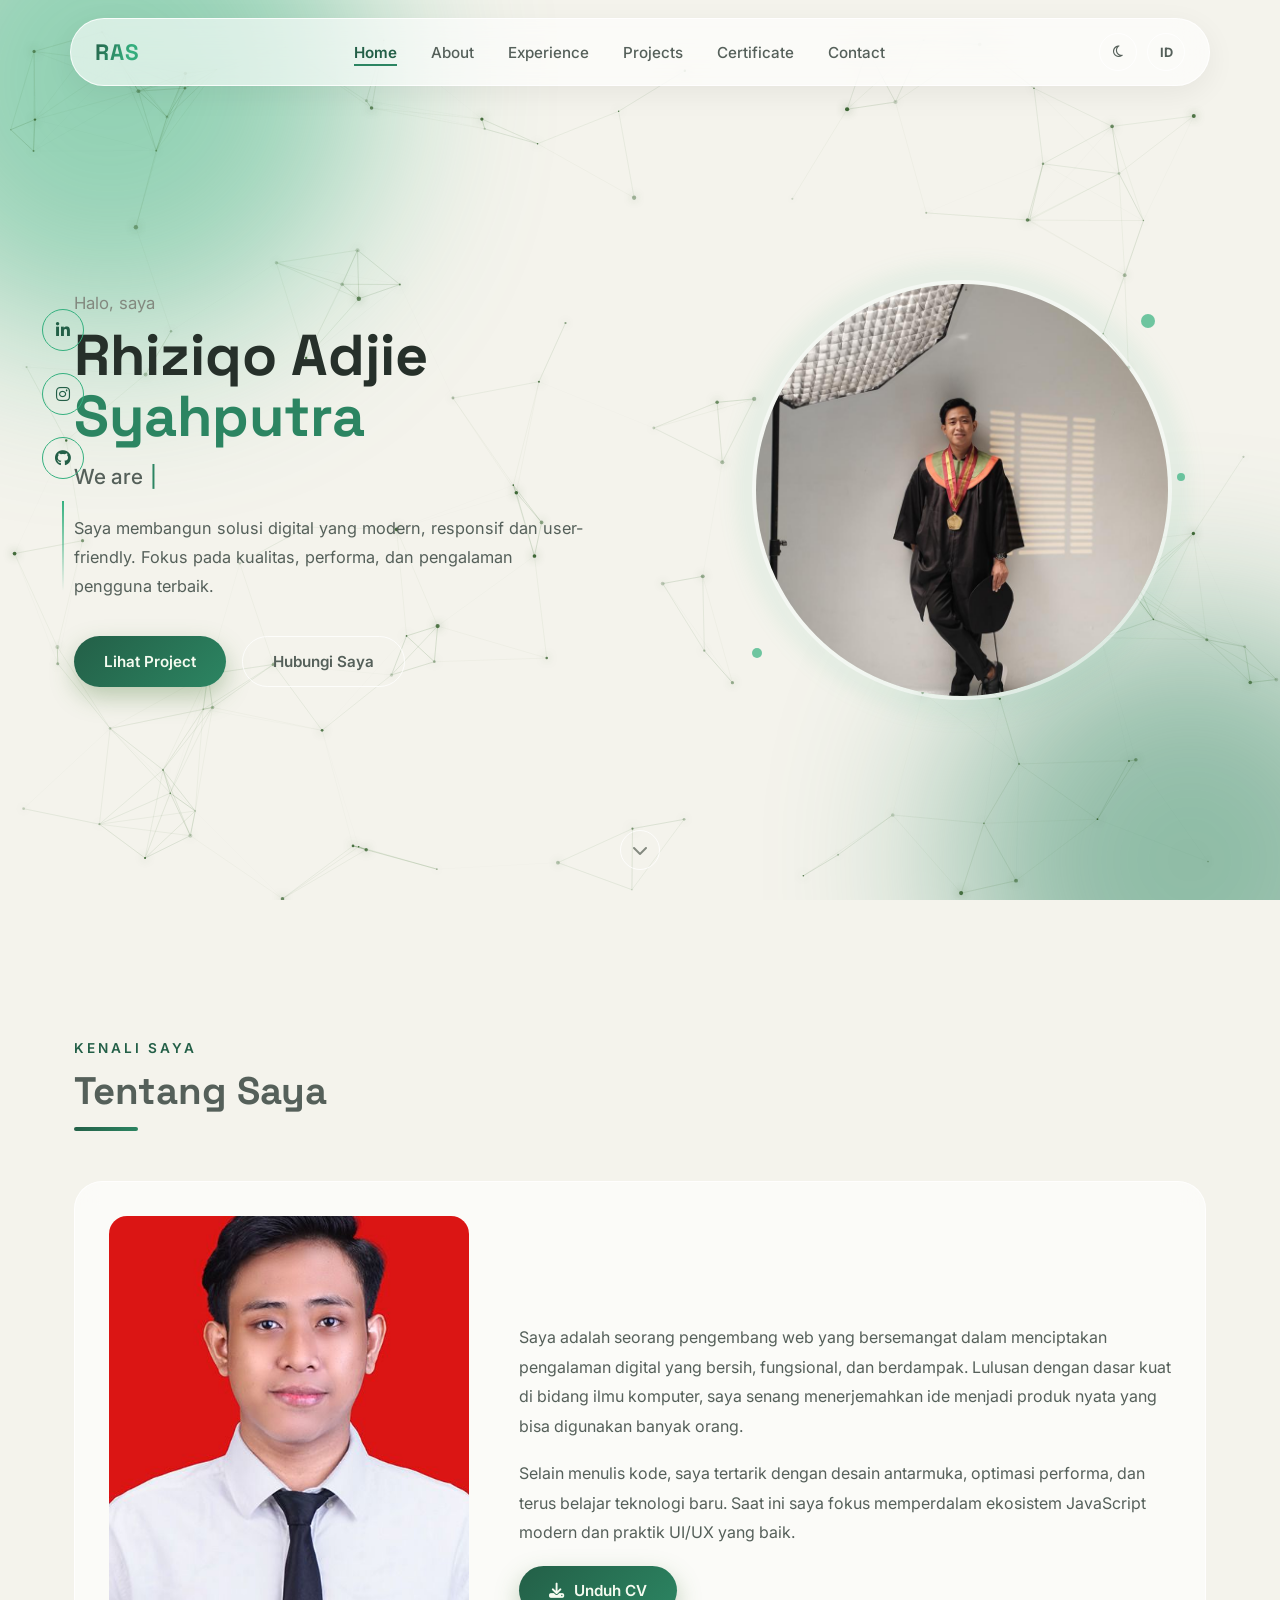
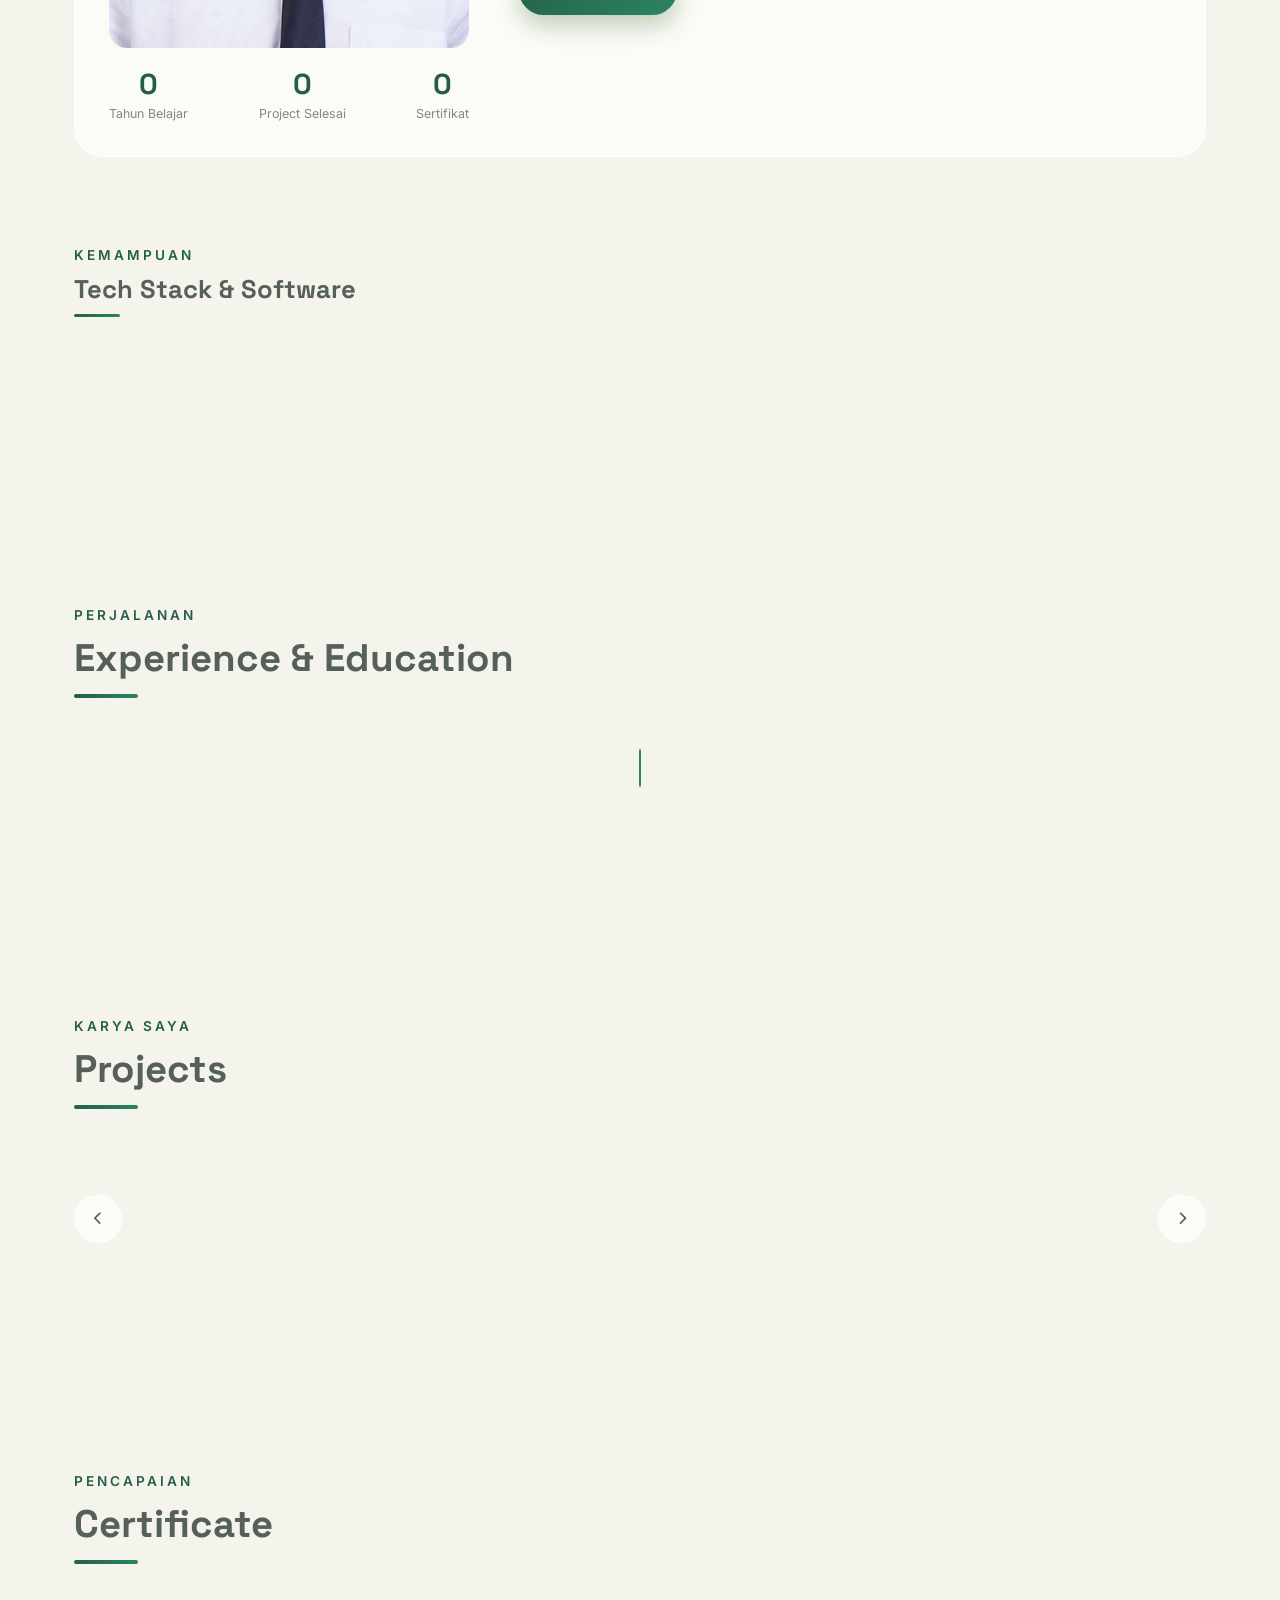
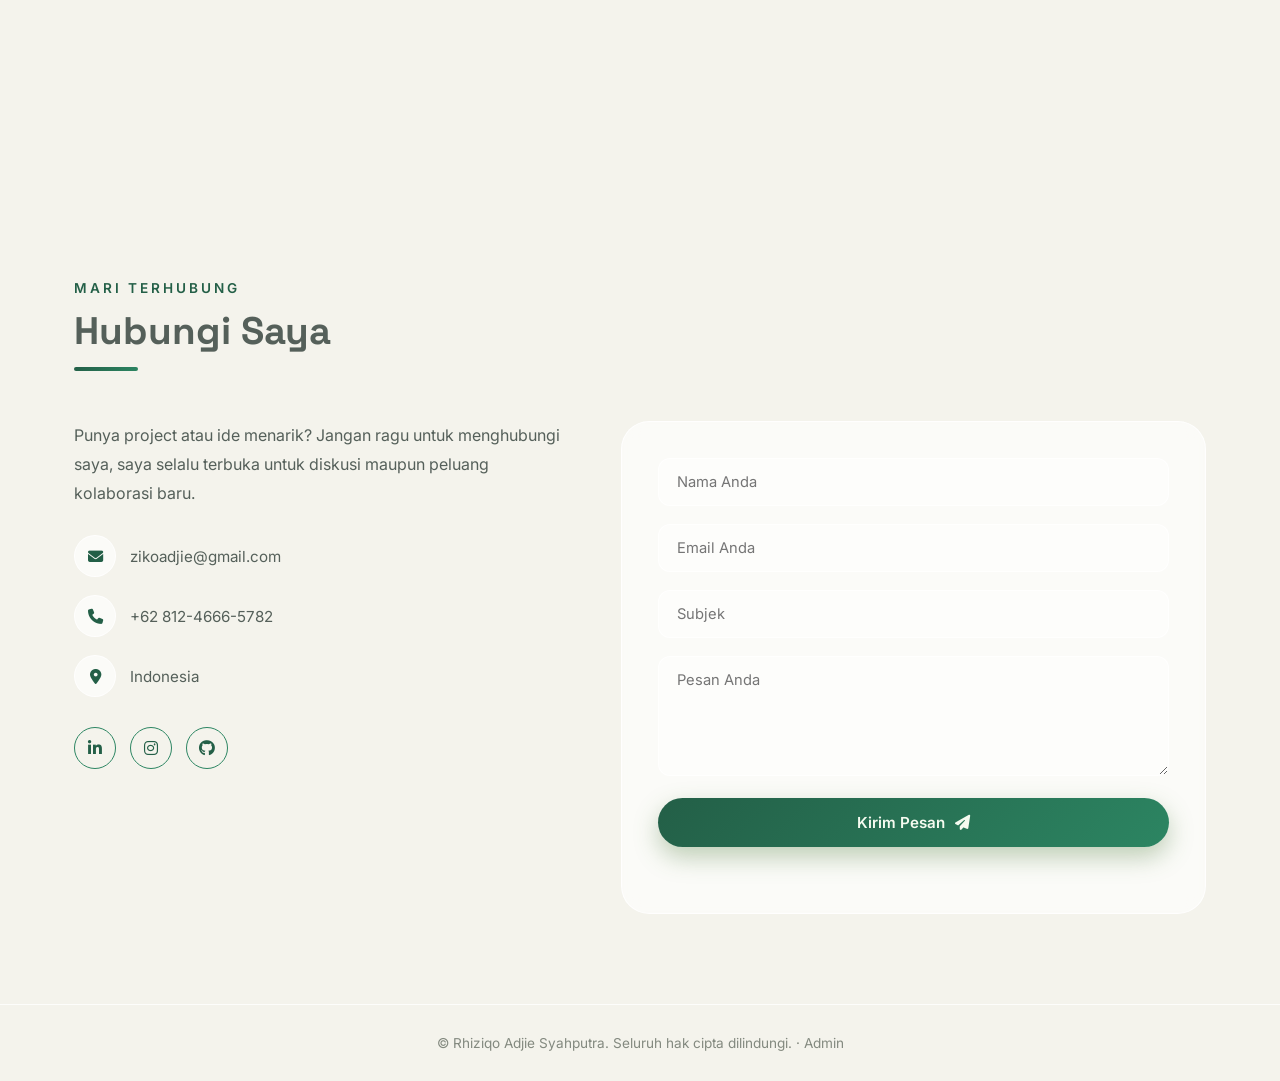
==== portfolio/index.html @ f4830c97 "update data sertifikat & project" ====
<!DOCTYPE html>
<html lang="id">
<head>
<meta charset="UTF-8">
<meta name="viewport" content="width=device-width, initial-scale=1.0">
<title>Rhiziqo Adjie Syahputra - Portfolio</title>
<meta name="description" content="Personal portfolio of Rhiziqo Adjie Syahputra — Web Developer">

<!-- Fonts -->
<link rel="preconnect" href="https://fonts.googleapis.com">
<link rel="preconnect" href="https://fonts.gstatic.com" crossorigin>
<link href="https://fonts.googleapis.com/css2?family=Space+Grotesk:wght@400;500;600;700&family=Inter:wght@400;500;600;700&display=swap" rel="stylesheet">

<!-- Icons -->
<link rel="stylesheet" href="https://cdnjs.cloudflare.com/ajax/libs/font-awesome/6.5.1/css/all.min.css">

<!-- AOS animation library -->
<link rel="stylesheet" href="https://cdnjs.cloudflare.com/ajax/libs/aos/2.3.4/aos.css">

<link rel="stylesheet" href="assets/css/style.css">
</head>
<body>

<!-- ===== Animated background blobs ===== -->
<div class="bg-decor">
  <div class="blob blob-1"></div>
  <div class="blob blob-2"></div>
</div>

<!-- ===== Motif bintang + jaring kursor di seluruh halaman ===== -->
<canvas id="starCanvas" class="star-canvas" aria-hidden="true"></canvas>

<!-- ===== Vertical social bar ===== -->
<div class="social-rail">
  <a href="https://linkedin.com/in/rhiziqoadjies" target="_blank" rel="noopener" aria-label="LinkedIn"><i class="fa-brands fa-linkedin-in"></i></a>
  <a href="https://instagram.com/zikoadjie_" target="_blank" rel="noopener" aria-label="Instagram"><i class="fa-brands fa-instagram"></i></a>
  <a href="https://github.com/rhiziqoadjie" target="_blank" rel="noopener" aria-label="GitHub"><i class="fa-brands fa-github"></i></a>
  <span class="rail-line"></span>
</div>

<!-- ===== Navbar ===== -->
<header class="navbar-wrap">
  <nav class="navbar" id="navbar">
    <a href="#home" class="logo">RAS</a>

    <ul class="nav-links" id="navLinks">
      <li><a href="#home" class="nav-link active" data-i18n="nav_home">Home</a></li>
      <li><a href="#about" class="nav-link" data-i18n="nav_about">About</a></li>
      <li><a href="#experience" class="nav-link" data-i18n="nav_experience">Experience</a></li>
      <li><a href="#projects" class="nav-link" data-i18n="nav_projects">Projects</a></li>
      <li><a href="#certificate" class="nav-link" data-i18n="nav_certificate">Certificate</a></li>
      <li><a href="#contact" class="nav-link" data-i18n="nav_contact">Contact</a></li>
    </ul>

    <div class="nav-actions">
      <button id="themeToggle" class="icon-btn" aria-label="Toggle dark mode">
        <i class="fa-regular fa-moon"></i>
      </button>
      <button id="langToggle" class="lang-btn" aria-label="Toggle language">ID</button>
      <button id="burger" class="burger" aria-label="Open menu"><span></span><span></span><span></span></button>
    </div>
  </nav>
</header>

<main>

  <!-- ===== BAND 1 — HOME / HERO ===== -->
  <div class="section-band">
  <section id="home" class="section hero">
    <div class="hero-text">
      <p class="eyebrow" data-aos="fade-up" data-i18n="hero_greeting">Halo, saya</p>
      <h1 data-aos="fade-up" data-aos-delay="100">
        <span class="line-1">Rhiziqo Adjie</span>
        <span class="line-2">Syahputra</span>
      </h1>
      <p class="role-line" data-aos="fade-up" data-aos-delay="200">
        <span data-i18n="hero_we">We are</span> <span id="typed" class="typed-text"></span><span class="cursor">|</span>
      </p>
      <p class="hero-desc" data-aos="fade-up" data-aos-delay="300" data-i18n="hero_desc">
        Saya membangun solusi digital yang modern, responsif dan user-friendly. Fokus pada kualitas, performa, dan pengalaman pengguna terbaik.
      </p>
      <div class="hero-actions" data-aos="fade-up" data-aos-delay="400">
        <a href="#projects" class="btn btn-primary" data-i18n="hero_btn_project">Lihat Project</a>
        <a href="#contact" class="btn btn-outline" data-i18n="hero_btn_contact">Hubungi Saya</a>
      </div>
    </div>

    <div class="hero-photo-zone" data-aos="zoom-in" data-aos-delay="200">
      <div class="hero-photo" id="heroPhoto">
        <div class="photo-ring">
          <img src="assets/img/profile.jpg" alt="Rhiziqo Adjie Syahputra" onerror="this.src='https://placehold.co/600x700/dfe9d5/3a4a2a?text=Foto+Profil'">
        </div>
        <div class="ring-glow"></div>
        <div class="ring-particle p1"></div>
        <div class="ring-particle p2"></div>
        <div class="ring-particle p3"></div>
      </div>
    </div>

    <a href="#about" class="scroll-cue" aria-label="Scroll down"><i class="fa-solid fa-chevron-down"></i></a>
  </section>
  </div><!-- /section-band 1 -->

  <!-- ===== BAND 2 — ABOUT ===== -->
  <div class="section-band">
  <section id="about" class="section about">
    <p class="section-eyebrow" data-aos="fade-up" data-i18n="about_eyebrow">Kenali Saya</p>
    <h2 class="section-title" data-aos="fade-up" data-i18n="about_title">Tentang Saya</h2>

    <div class="about-frame" id="aboutFrame" data-aos="fade-up">
      <div class="frame-glow"></div>
      <div class="about-frame-photo">
        <img src="assets/img/about.jpg" alt="About photo" onerror="this.src='https://placehold.co/500x600/dfe9d5/3a4a2a?text=Foto'">
        <div class="about-stats">
          <div class="stat">
            <span class="stat-num" data-count="3">0</span>
            <span class="stat-label" data-i18n="about_stat1">Tahun Belajar</span>
          </div>
          <div class="stat">
            <span class="stat-num" data-count="12">0</span>
            <span class="stat-label" data-i18n="about_stat2">Project Selesai</span>
          </div>
          <div class="stat">
            <span class="stat-num" data-count="8">0</span>
            <span class="stat-label" data-i18n="about_stat3">Sertifikat</span>
          </div>
        </div>
      </div>

      <div class="about-frame-content">
        <p data-i18n="about_p1">
          Saya adalah seorang pengembang web yang bersemangat dalam menciptakan pengalaman digital yang bersih, fungsional, dan berdampak. Lulusan dengan dasar kuat di bidang ilmu komputer, saya senang menerjemahkan ide menjadi produk nyata yang bisa digunakan banyak orang.
        </p>
        <p data-i18n="about_p2">
          Selain menulis kode, saya tertarik dengan desain antarmuka, optimasi performa, dan terus belajar teknologi baru. Saat ini saya fokus memperdalam ekosistem JavaScript modern dan praktik UI/UX yang baik.
        </p>

        <a href="assets/CV - RHIZIQO ADJIE SYAHPUTRA.pdf" class="btn btn-primary" download data-i18n="about_btn_cv">
          <i class="fa-solid fa-download"></i> Unduh CV
        </a>
      </div>
    </div>

    <!-- ===== TECH STACK & SOFTWARE ===== -->
    <div class="skills-section">
      <p class="section-eyebrow" data-aos="fade-up" data-i18n="skills_eyebrow">Kemampuan</p>
      <h3 class="subsection-title" data-aos="fade-up" data-i18n="skills_title">Tech Stack &amp; Software</h3>

      <div class="filter-bar" id="skillFilters" data-aos="fade-up"></div>

      <div class="grid skills-grid" id="skillsGrid"></div>
    </div>
  </section>
  </div><!-- /section-band 2 -->

  <!-- ===== BAND 3 — EXPERIENCE ===== -->
  <div class="section-band">
  <section id="experience" class="section experience">
    <p class="section-eyebrow" data-aos="fade-up" data-i18n="exp_eyebrow">Perjalanan</p>
    <h2 class="section-title" data-aos="fade-up" data-i18n="exp_title">Experience &amp; Education</h2>

    <div class="timeline" id="timelineList">
      <!-- populated by JS from data.js -->
    </div>
  </section>
  </div><!-- /section-band 3 -->

  <!-- ===== BAND 4 — PROJECTS ===== -->
  <div class="section-band">
  <section id="projects" class="section projects">
    <p class="section-eyebrow" data-aos="fade-up" data-i18n="proj_eyebrow">Karya Saya</p>
    <h2 class="section-title" data-aos="fade-up" data-i18n="proj_title">Projects</h2>

    <div class="filter-bar" id="projectFilters" data-aos="fade-up"></div>

    <div class="carousel-wrap" data-aos="fade-up">
      <button class="carousel-arrow left" id="projPrev" aria-label="Sebelumnya"><i class="fa-solid fa-chevron-left"></i></button>
      <div class="carousel-track" id="projectsGrid"></div>
      <button class="carousel-arrow right" id="projNext" aria-label="Berikutnya"><i class="fa-solid fa-chevron-right"></i></button>
    </div>
  </section>
  </div><!-- /section-band 4 -->

  <!-- ===== BAND 5 — CERTIFICATE ===== -->
  <div class="section-band">
  <section id="certificate" class="section certificate">
    <p class="section-eyebrow" data-aos="fade-up" data-i18n="cert_eyebrow">Pencapaian</p>
    <h2 class="section-title" data-aos="fade-up" data-i18n="cert_title">Certificate</h2>

    <div class="filter-bar" id="certFilters" data-aos="fade-up"></div>

    <div class="grid certificate-grid" id="certificateGrid">
      <!-- populated by JS from data.js -->
    </div>
  </section>
  </div><!-- /section-band 5 -->

  <!-- ===== BAND 6 — CONTACT ===== -->
  <div class="section-band">
  <section id="contact" class="section contact">
    <p class="section-eyebrow" data-aos="fade-up" data-i18n="contact_eyebrow">Mari Terhubung</p>
    <h2 class="section-title" data-aos="fade-up" data-i18n="contact_title">Hubungi Saya</h2>

    <div class="contact-grid">
      <div class="contact-info" data-aos="fade-right">
        <p data-i18n="contact_desc">Punya project atau ide menarik? Jangan ragu untuk menghubungi saya, saya selalu terbuka untuk diskusi maupun peluang kolaborasi baru.</p>

        <div class="contact-item">
          <i class="fa-solid fa-envelope"></i>
          <span>zikoadjie@gmail.com</span>
        </div>
        <div class="contact-item">
          <i class="fa-solid fa-phone"></i>
          <span>+62 812-4666-5782</span>
        </div>
        <div class="contact-item">
          <i class="fa-solid fa-location-dot"></i>
          <span>Indonesia</span>
        </div>

        <div class="contact-socials">
          <a href="#" aria-label="LinkedIn"><i class="fa-brands fa-linkedin-in"></i></a>
          <a href="#" aria-label="Instagram"><i class="fa-brands fa-instagram"></i></a>
          <a href="#" aria-label="GitHub"><i class="fa-brands fa-github"></i></a>
        </div>
      </div>

      <form class="contact-form" id="contactForm" data-aos="fade-left" action="https://formspree.io/f/mojojjlv" method="POST">
        <div class="form-row">
          <input type="text" name="name" placeholder="Nama Anda" required data-i18n-ph="form_name">
        </div>
        <div class="form-row">
          <input type="email" name="email" placeholder="Email Anda" required data-i18n-ph="form_email">
        </div>
        <div class="form-row">
          <input type="text" name="subject" placeholder="Subjek" data-i18n-ph="form_subject">
        </div>
        <div class="form-row">
          <textarea name="message" rows="5" placeholder="Pesan Anda" required data-i18n-ph="form_message"></textarea>
        </div>
        <button type="submit" class="btn btn-primary full" data-i18n="form_submit">
          <span class="btn-label">Kirim Pesan</span>
          <i class="fa-solid fa-paper-plane"></i>
        </button>
        <p class="form-status" id="formStatus"></p>
      </form>
    </div>
  </section>
  </div><!-- /section-band 6 -->

</main>

<footer class="footer">
  <p>&copy; <span id="year"></span> Rhiziqo Adjie Syahputra. <span data-i18n="footer_rights">Seluruh hak cipta dilindungi.</span> &middot; <a href="admin.html" class="footer-admin-link">Admin</a></p>
</footer>

<!-- Lightbox for certificates -->
<div class="lightbox" id="lightbox">
  <button class="lightbox-close" id="lightboxClose" aria-label="Close"><i class="fa-solid fa-xmark"></i></button>
  <button class="lightbox-nav left hidden" id="lightboxPrev" aria-label="Gambar sebelumnya"><i class="fa-solid fa-chevron-left"></i></button>
  <img src="" alt="" id="lightboxImg">
  <button class="lightbox-nav right hidden" id="lightboxNext" aria-label="Gambar berikutnya"><i class="fa-solid fa-chevron-right"></i></button>
</div>

<script src="https://cdnjs.cloudflare.com/ajax/libs/aos/2.3.4/aos.js"></script>
<script src="assets/js/data.js"></script>
<script src="assets/js/main.js"></script>
<script src="assets/js/particles-bg.js"></script>
</body>
</html>
---- portfolio/assets/css/style.css ----
:root{
  /* ---- color tokens (light) ----
     Palet terang versi baru: latar netral hangat (bukan
     hijau pucat merata) dengan aksen teal-emerald yang
     lebih segar, supaya hijau hanya muncul di elemen
     aksen/interaktif, bukan mendominasi seluruh layar. */
  --bg: #f4f3ec;
  --bg-soft: #ece9de;
  --text-main: #f7faf2;
  --text-body: #55605a;
  --text-muted: #83897f;
  --accent: #35b07f;
  --accent-2: #2c8562;
  --accent-dark: #235f47;
  --card-bg: rgba(255,255,255,0.62);
  --card-border: rgba(255,255,255,0.8);
  --glow: rgba(53,176,127,0.45);
  --nav-bg: rgba(255,255,255,0.62);
  --hero-heading: #26302a;     

  --font-display: 'Space Grotesk', sans-serif;
  --font-body: 'Inter', sans-serif;

  --radius-lg: 28px;
  --radius-md: 18px;
  --radius-sm: 12px;
  --transition: .35s cubic-bezier(.4,0,.2,1);
}

[data-theme="dark"]{
  --bg: #0e140a;
  --bg-soft: #131c0c;
  --text-main: #f3f7ee;
  --text-body: #b9c4ad;
  --text-muted: #7e8c72;
  --accent: #6fe389;
  --accent-2: #5fd17a;
  --accent-dark: #2f4a26;
  --card-bg: rgba(255,255,255,0.04);
  --card-border: rgba(255,255,255,0.08);
  --glow: rgba(111,227,137,0.35);
  --nav-bg: rgba(20,28,14,0.6);
  --hero-heading: #f3f7ee;       
}

@media (max-width:700px){
  [data-theme="dark"]{
    --bg: #060a04;
    --bg-soft: #0a0f06;
    --card-bg: rgba(255,255,255,0.03);
  }
  [data-theme="dark"] .blob{opacity:.22;}
}

*{margin:0;padding:0;box-sizing:border-box;}
html{scroll-behavior:smooth;}
body{
  font-family: var(--font-body);
  background: var(--bg);
  color: var(--text-body);
  overflow-x:hidden;
  transition: background var(--transition), color var(--transition);
}
img{max-width:100%;display:block;}
a{text-decoration:none;color:inherit;}
ul{list-style:none;}
button{font-family:inherit;border:none;background:none;cursor:pointer;}

::selection{background:var(--accent);color:#0e140a;}

/* ---------------- background blobs ---------------- */
.bg-decor{position:fixed;inset:0;z-index:-2;overflow:hidden;pointer-events:none;}
.blob{position:absolute;border-radius:50%;filter:blur(90px);opacity:.5;}
.blob-1{width:520px;height:520px;background:var(--accent);top:-180px;left:-150px;animation:float1 18s ease-in-out infinite;}
.blob-2{width:480px;height:480px;background:var(--accent-2);bottom:-200px;right:-150px;animation:float2 20s ease-in-out infinite;}
@keyframes float1{0%,100%{transform:translate(0,0)}50%{transform:translate(60px,40px)}}
@keyframes float2{0%,100%{transform:translate(0,0)}50%{transform:translate(-50px,-40px)}}

/* ---------------- star + network canvas (seluruh halaman) ---------------- */
.star-canvas{
  position:fixed;inset:0;
  width:100vw;height:100vh;
  z-index:-1;
  pointer-events:none;
}

/* ---------------- social rail ---------------- */
.social-rail{
  position:fixed;left:42px;top:50%;transform:translateY(-50%);
  display:flex;flex-direction:column;align-items:center;gap:22px;
  z-index:40;
}
.social-rail a{
  width:42px;height:42px;border-radius:50%;
  border:1.5px solid var(--accent);
  display:flex;align-items:center;justify-content:center;
  color:var(--accent-dark);font-size:16px;
  transition:var(--transition);
}
[data-theme="dark"] .social-rail a{color:var(--accent);}
.social-rail a:hover{background:var(--accent);color:#0e140a;transform:translateY(-4px);}
.rail-line{width:1.5px;height:90px;background:linear-gradient(to bottom, var(--accent), transparent);}

@media (max-width:900px){.social-rail{display:none;}}

/* ================= NAVBAR ================= */
.navbar-wrap{position:fixed;top:18px;left:0;right:0;display:flex;justify-content:center;z-index:100;padding:0 20px;}
.navbar{
  width:100%;max-width:1140px;
  display:flex;align-items:center;justify-content:space-between;
  padding:14px 24px;border-radius:100px;
  background:var(--nav-bg);
  border:1px solid var(--card-border);
  backdrop-filter:blur(18px);-webkit-backdrop-filter:blur(18px);
  box-shadow:0 8px 30px rgba(0,0,0,0.06);
  transition:var(--transition);
}
.logo{
  font-family:var(--font-display);font-weight:700;font-size:1.4rem;letter-spacing:1px;
  background:linear-gradient(110deg, var(--accent-dark), var(--accent), var(--accent-2), var(--accent-dark));
  background-size:250% auto;
  -webkit-background-clip:text;background-clip:text;color:transparent;
  position:relative;display:inline-flex;align-items:center;gap:4px;
  animation:logoShimmer 5s linear infinite;
  transition:transform var(--transition), filter var(--transition);
}
.logo:hover{transform:scale(1.05);filter:drop-shadow(0 0 10px var(--glow));}
@keyframes logoShimmer{
  0%{background-position:0% center;}
  100%{background-position:250% center;}
}
.logo-dot{
  width:7px;height:7px;border-radius:50%;flex-shrink:0;
  background:var(--accent);box-shadow:0 0 10px var(--glow);
  animation:logoDotPulse 1.8s ease-in-out infinite;
}
@keyframes logoDotPulse{
  0%,100%{opacity:.45;transform:scale(.75);}
  50%{opacity:1;transform:scale(1.2);}
}
.nav-links{display:flex;gap:34px;}
.nav-link{
  font-size:.95rem;font-weight:500;color:var(--text-body);position:relative;padding-bottom:4px;
  transition:color var(--transition);
}
.nav-link::after{
  content:'';position:absolute;left:0;bottom:0;width:0;height:2px;background:var(--accent-2);
  transition:width var(--transition);
}
.nav-link:hover{color:var(--accent-dark);}
[data-theme="dark"] .nav-link:hover{color:var(--accent);}
.nav-link.active{color:var(--accent-dark);font-weight:600;}
[data-theme="dark"] .nav-link.active{color:var(--accent);}
.nav-link.active::after{width:100%;}

.nav-actions{display:flex;align-items:center;gap:10px;}
.icon-btn{
  width:38px;height:38px;border-radius:50%;display:flex;align-items:center;justify-content:center;
  color:var(--text-body);border:1px solid var(--card-border);transition:var(--transition);
}
.icon-btn:hover{background:var(--accent);color:#0e140a;}
.lang-btn{
  width:38px;height:38px;border-radius:50%;border:1px solid var(--card-border);
  font-size:.8rem;font-weight:700;color:var(--text-body);transition:var(--transition);
}
.lang-btn:hover{background:var(--accent);color:#0e140a;}

/* burger animasi jadi X saat menu terbuka */
.burger{display:none;flex-direction:column;gap:5px;width:26px;}
.burger span{height:2px;width:100%;background:var(--text-body);border-radius:2px;transition:var(--transition);transform-origin:center;}
.burger.open span:nth-child(1){transform:translateY(7px) rotate(45deg);}
.burger.open span:nth-child(2){opacity:0;}
.burger.open span:nth-child(3){transform:translateY(-7px) rotate(-45deg);}

@media (max-width:860px){
  .nav-links{
    position:absolute;top:calc(100% + 14px);left:0;right:0;
    flex-direction:column;background:var(--nav-bg);backdrop-filter:blur(18px);
    border-radius:24px;padding:18px;gap:14px;border:1px solid var(--card-border);
    box-shadow:0 12px 30px rgba(0,0,0,0.08);
    opacity:0;visibility:hidden;transform:translateY(-10px);
    transition:var(--transition);
  }
  .nav-links.open{opacity:1;visibility:visible;transform:translateY(0);}
  .burger{display:flex;}
}

/* ================= SECTION BASE ================= */
.section{
  max-width:1180px;margin:0 auto;padding:140px 24px 90px;position:relative;
}
.section-eyebrow{
  font-size:.85rem;letter-spacing:3px;text-transform:uppercase;color:var(--accent-dark);font-weight:600;margin-bottom:10px;
}
[data-theme="dark"] .section-eyebrow{color:var(--accent);}
.section-title{
  font-family:var(--font-display);font-size:2.4rem;color:var(--text-body);font-weight:700;
  margin-bottom:50px;position:relative;display:inline-block;padding-bottom:16px;
}
[data-theme="dark"] .section-title{color:var(--text-main);}
.section-title::after{
  content:'';position:absolute;left:0;bottom:0;width:64px;height:4px;border-radius:4px;
  background:linear-gradient(135deg,var(--accent-dark),var(--accent-2));
}
[data-theme="dark"] .section-title::after{background:linear-gradient(135deg,var(--accent-2),var(--accent));}
.subsection-title{
  font-family:var(--font-display);font-size:1.6rem;color:var(--text-body);font-weight:700;
  margin-bottom:24px;position:relative;display:inline-block;padding-bottom:12px;
}
[data-theme="dark"] .subsection-title{color:var(--text-main);}
.subsection-title::after{
  content:'';position:absolute;left:0;bottom:0;width:46px;height:3px;border-radius:4px;
  background:linear-gradient(135deg,var(--accent-dark),var(--accent-2));
}
[data-theme="dark"] .subsection-title::after{background:linear-gradient(135deg,var(--accent-2),var(--accent));}

/* ================= HERO ================= */
.hero{
  min-height:100vh;display:flex;align-items:center;justify-content:space-between;
  gap:40px;padding-top:170px;flex-wrap:wrap;
}
.hero-text{max-width:600px;}
.eyebrow{color:var(--text-muted);font-size:1.05rem;margin-bottom:12px;}
.hero-text h1{
  font-family:var(--font-display);font-weight:700;line-height:1.05;
}
/* Nama hero — otomatis menyesuaikan kontras tema terang/gelap */
.line-1{display:block;font-size:3.6rem;color:var(--hero-heading);transition:color var(--transition);}
.line-2{display:block;font-size:3.6rem;color:var(--accent-2);}
[data-theme="dark"] .line-2{color:var(--accent);}

.role-line{font-size:1.3rem;color:var(--text-body);margin:18px 0 16px;font-weight:500;min-height:1.6em;}
.typed-text{color:var(--accent-dark);font-weight:600;}
[data-theme="dark"] .typed-text{color:var(--accent);}
.cursor{display:inline-block;margin-left:2px;color:var(--accent-2);animation:blink 1s step-end infinite;}
@keyframes blink{50%{opacity:0;}}

.hero-desc{font-size:1.02rem;line-height:1.8;max-width:520px;margin-bottom:34px;}

.hero-actions{display:flex;gap:16px;flex-wrap:wrap;}
.btn{
  display:inline-flex;align-items:center;gap:10px;
  padding:15px 30px;border-radius:100px;font-weight:600;font-size:.95rem;
  transition:var(--transition);
}
.btn-primary{
  background:linear-gradient(135deg, var(--accent-dark), var(--accent-2));
  color:#f5fbf0;box-shadow:0 10px 25px rgba(74,124,58,0.35);
}
.btn-primary:hover{transform:translateY(-3px);box-shadow:0 14px 30px rgba(74,124,58,0.45);}
.btn-outline{
  background:transparent;color:var(--text-body);border:1.5px solid var(--card-border);
}
[data-theme="dark"] .btn-outline{color:var(--text-main);}
.btn-outline:hover{border-color:var(--accent-2);color:var(--accent-dark);transform:translateY(-3px);}
[data-theme="dark"] .btn-outline:hover{color:var(--accent);}
.btn.full{width:100%;justify-content:center;}

/* ---- foto hero: zona lebih besar agar "mendekat" terasa lebih cepat ---- */
.hero-photo-zone{padding:34px;flex-shrink:0;}
.hero-photo{position:relative;width:420px;height:420px;}
.photo-ring{
  width:100%;height:100%;border-radius:50%;overflow:hidden;position:relative;z-index:2;
  border:4px solid rgba(255,255,255,0.5);
  transition:transform .5s cubic-bezier(.4,0,.2,1), filter .5s ease;
}
.photo-ring img{width:100%;height:100%;object-fit:cover;}
.hero-photo-zone:hover .photo-ring{
  transform:scale(1.06);
  filter:saturate(1.35) brightness(1.1);
  box-shadow:0 0 50px var(--glow);
}
.ring-glow{
  position:absolute;inset:-14px;border-radius:50%;z-index:1;
  background:radial-gradient(circle, transparent 60%, var(--glow) 100%);
  filter:blur(10px);animation:pulseGlow 4s ease-in-out infinite;
  transition:opacity .5s, transform .5s;
}
.hero-photo-zone:hover .ring-glow{opacity:1;transform:scale(1.15);}
@keyframes pulseGlow{0%,100%{opacity:.6;transform:scale(1);}50%{opacity:1;transform:scale(1.03);}}
.ring-particle{position:absolute;border-radius:50%;background:var(--accent);opacity:.7;}
.p1{width:14px;height:14px;top:8%;right:4%;animation:orbit1 7s linear infinite;}
.p2{width:10px;height:10px;bottom:10%;left:0%;animation:orbit2 9s linear infinite;}
.p3{width:8px;height:8px;top:46%;right:-3%;animation:orbit1 11s linear infinite reverse;}
@keyframes orbit1{0%{transform:translate(0,0);}50%{transform:translate(14px,-18px);}100%{transform:translate(0,0);}}
@keyframes orbit2{0%{transform:translate(0,0);}50%{transform:translate(-12px,16px);}100%{transform:translate(0,0);}}

.scroll-cue{
  position:absolute;bottom:30px;left:50%;transform:translateX(-50%);
  width:40px;height:40px;border-radius:50%;border:1.5px solid var(--card-border);
  display:flex;align-items:center;justify-content:center;color:var(--text-muted);
  animation:bounce 2s ease-in-out infinite;
}
@keyframes bounce{0%,100%{transform:translate(-50%,0);}50%{transform:translate(-50%,8px);}}

@media (max-width:1000px){
  .hero{flex-direction:column-reverse;text-align:center;padding-top:150px;justify-content:center;}
  .hero-text{max-width:100%;}
  .hero-desc{margin-left:auto;margin-right:auto;}
  .hero-actions{justify-content:center;}
  .hero-photo{width:280px;height:280px;}
  .line-1,.line-2{font-size:2.6rem;}
}

.about-frame{
  position:relative;
  display:grid;grid-template-columns:360px 1fr;gap:50px;align-items:center;
  background:var(--card-bg);border:1px solid var(--card-border);border-radius:var(--radius-lg);
  padding:34px;backdrop-filter:blur(12px);
  transition:box-shadow .25s ease, border-color .25s ease, transform .15s ease-out;
  will-change:transform;
}
.about-frame:hover{box-shadow:0 30px 70px rgba(0,0,0,0.16);border-color:var(--card-border);}
.frame-glow{
  position:absolute;inset:0;border-radius:inherit;z-index:0;pointer-events:none;
  background:radial-gradient(480px circle at var(--mx,50%) var(--my,50%), var(--glow), transparent 65%);
  opacity:0;transition:opacity .35s ease;
}
.about-frame:hover .frame-glow{opacity:1;}
.about-frame-photo,.about-frame-content{position:relative;z-index:1;}
.about-frame-photo img{
  width:100%;aspect-ratio:5/6;object-fit:cover;border-radius:var(--radius-md);
}
.about-stats{display:flex;justify-content:space-between;margin-top:18px;}
.stat{text-align:center;}
.stat-num{display:block;font-family:var(--font-display);font-size:1.8rem;font-weight:700;color:var(--accent-dark);}
[data-theme="dark"] .stat-num{color:var(--accent);}
.stat-label{font-size:.78rem;color:var(--text-muted);}

.about-frame-content p{margin-bottom:18px;line-height:1.85;}

@media (max-width:860px){
  .about-frame{grid-template-columns:1fr;transform:none !important;padding:26px;}
}

/* ================= SKILLS / TECH STACK & SOFTWARE ================= */
.skills-section{margin-top:90px;}
.skills-grid{grid-template-columns:repeat(auto-fill, minmax(155px,1fr));}
.skill-card{
  position:relative;background:var(--card-bg);border:1px solid var(--card-border);
  border-radius:var(--radius-md);padding:26px 16px;text-align:center;
  transition:var(--transition);overflow:hidden;
}
.skill-card:hover{transform:translateY(-7px);box-shadow:0 18px 36px rgba(0,0,0,0.12);border-color:var(--accent-2);}
.skill-card i{font-size:2rem;margin-bottom:14px;display:block;transition:var(--transition);}
.skill-card:hover i{transform:scale(1.18) rotate(-4deg);}
.skill-name{font-weight:600;font-size:.9rem;color:var(--text-body);margin-bottom:12px;display:block;}
[data-theme="dark"] .skill-name{color:var(--text-main);}
.skill-level{
  display:inline-block;font-size:.65rem;font-weight:700;letter-spacing:.5px;text-transform:uppercase;
  padding:4px 13px;border-radius:100px;
}
.skill-level.beginner{background:rgba(124,138,114,.18);color:var(--text-muted);}
.skill-level.intermediate{background:rgba(74,124,58,.16);color:var(--accent-dark);}
[data-theme="dark"] .skill-level.intermediate{color:var(--accent);background:rgba(111,227,137,.14);}
.skill-level.advanced{background:rgba(95,209,122,.2);color:var(--accent-2);}
.skill-level.expert{background:linear-gradient(135deg,var(--accent-dark),var(--accent-2));color:#fff;}

/* ================= FILTER BAR (dipakai: skills, projects, certificate) ================= */
.filter-bar{display:flex;gap:12px;margin-bottom:36px;flex-wrap:wrap;}
.filter-btn{
  padding:10px 22px;border-radius:100px;border:1px solid var(--card-border);
  font-size:.85rem;font-weight:600;color:var(--text-body);transition:var(--transition);
}
[data-theme="dark"] .filter-btn{color:var(--text-main);}
.filter-btn.active, .filter-btn:hover{background:var(--accent-2);color:#fff;border-color:var(--accent-2);}

.grid{display:grid;gap:30px;}

/* ================= EXPERIENCE — ZIG-ZAG TIMELINE ================= */
.timeline{position:relative;padding:30px 0 10px;}
.timeline::before{
  content:'';position:absolute;left:50%;top:0;bottom:0;width:2px;transform:translateX(-50%);
  background:linear-gradient(to bottom, transparent, var(--accent-2) 8%, var(--accent-2) 92%, transparent);
}
.timeline-item{position:relative;width:50%;padding-bottom:64px;}
.timeline-item:last-child{padding-bottom:0;}
.timeline-item:nth-child(odd){padding-right:55px;text-align:right;}
.timeline-item:nth-child(even){margin-left:50%;padding-left:55px;text-align:left;}

.timeline-dot{
  position:absolute;top:30px;width:26px;height:26px;border-radius:50%;
  background:var(--bg);border:3px solid var(--accent-2);display:flex;align-items:center;justify-content:center;
  color:var(--accent-2);font-size:.75rem;z-index:2;box-shadow:0 0 0 6px var(--glow);
}
.timeline-item:nth-child(odd) .timeline-dot{right:-13px;}
.timeline-item:nth-child(even) .timeline-dot{left:-13px;}

.timeline-card{
  text-align:left;display:inline-block;width:100%;
  background:var(--card-bg);border:1px solid var(--card-border);border-radius:var(--radius-md);
  padding:26px 28px;backdrop-filter:blur(10px);transition:var(--transition);position:relative;
}
.timeline-item:nth-child(odd) .timeline-card:hover{transform:translateX(-6px);}
.timeline-item:nth-child(even) .timeline-card:hover{transform:translateX(6px);}
.timeline-card:hover{box-shadow:0 18px 36px rgba(0,0,0,0.1);border-color:var(--accent-2);}

.timeline-icon{
  width:42px;height:42px;border-radius:12px;margin-bottom:14px;
  background:linear-gradient(135deg, var(--accent-dark), var(--accent-2));
  display:flex;align-items:center;justify-content:center;color:#fff;font-size:1.1rem;
}
.timeline-year{font-size:.78rem;font-weight:700;color:var(--accent-dark);letter-spacing:1px;text-transform:uppercase;}
[data-theme="dark"] .timeline-year{color:var(--accent);}
.timeline-title{font-family:var(--font-display);font-size:1.2rem;font-weight:700;margin:6px 0 2px;color:var(--text-body);}
[data-theme="dark"] .timeline-title{color:var(--text-main);}
.timeline-role{font-size:.88rem;color:var(--accent-dark);font-weight:600;margin-bottom:10px;display:block;}
[data-theme="dark"] .timeline-role{color:var(--accent);}
.timeline-desc{font-size:.92rem;line-height:1.7;margin-bottom:14px;}
.timeline-tags{display:flex;flex-wrap:wrap;gap:8px;}
.timeline-item:nth-child(odd) .timeline-tags{justify-content:flex-end;}
.timeline-tags span{
  font-size:.7rem;font-weight:600;padding:5px 12px;border-radius:100px;
  background:var(--bg-soft);color:var(--accent-dark);
}
[data-theme="dark"] .timeline-tags span{color:var(--accent);}

@media (max-width:760px){
  .timeline::before{left:20px;}
  .timeline-item, .timeline-item:nth-child(odd), .timeline-item:nth-child(even){
    width:100%;margin-left:0;text-align:left !important;padding-left:50px !important;padding-right:0 !important;
  }
  .timeline-item:nth-child(odd) .timeline-dot,.timeline-item:nth-child(even) .timeline-dot{left:8px;right:auto;}
  .timeline-item:nth-child(odd) .timeline-tags{justify-content:flex-start;}
  .timeline-item:nth-child(odd) .timeline-card:hover,.timeline-item:nth-child(even) .timeline-card:hover{transform:translateX(4px);}
}

/* ================= PROJECTS — CAROUSEL ================= */
.carousel-wrap{position:relative;display:flex;align-items:center;gap:18px;}
.carousel-track{
  display:flex;gap:30px;overflow-x:auto;scroll-behavior:smooth;scroll-snap-type:x mandatory;
  padding:6px 4px 22px;flex:1;scrollbar-width:none;
}
.carousel-track::-webkit-scrollbar{display:none;}
.carousel-track .project-card{flex:0 0 400px;scroll-snap-align:start;}
.carousel-arrow{
  width:48px;height:48px;border-radius:50%;flex-shrink:0;
  background:var(--card-bg);border:1px solid var(--card-border);
  display:flex;align-items:center;justify-content:center;color:var(--text-body);
  transition:var(--transition);
}
[data-theme="dark"] .carousel-arrow{color:var(--text-main);}
.carousel-arrow:hover{background:var(--accent-2);color:#fff;border-color:var(--accent-2);}
@media (max-width:900px){
  .carousel-track .project-card{flex-basis:340px;}
}
@media (max-width:700px){
  .carousel-arrow{display:none;}
  .carousel-track{gap:18px;padding:6px 2px 18px;}
  .carousel-track .project-card{flex:0 0 100%;}
}

.project-card{
  background:var(--card-bg);border:1px solid var(--card-border);border-radius:var(--radius-md);
  overflow:hidden;transition:var(--transition);
}
.project-card:hover{transform:translateY(-8px);box-shadow:0 18px 40px rgba(0,0,0,0.1);}
.project-thumb{aspect-ratio:16/10;overflow:hidden;position:relative;}
.project-thumb img{width:100%;height:100%;object-fit:cover;transition:transform .5s ease;}
.project-card:hover .project-thumb img{transform:scale(1.05);}

/* tombol slide gambar internal (di tengah card, seperti referensi) */
.thumb-arrow{
  position:absolute;top:50%;transform:translateY(-50%);width:38px;height:38px;border-radius:50%;
  background:rgba(14,20,10,0.55);color:#fff;display:flex;align-items:center;justify-content:center;
  font-size:.85rem;z-index:3;opacity:0;transition:var(--transition);
}
.project-thumb:hover .thumb-arrow{opacity:1;}
.thumb-arrow.left{left:12px;}
.thumb-arrow.right{right:12px;}
.thumb-arrow:hover{background:var(--accent-2);}
.thumb-dots{
  position:absolute;bottom:10px;left:0;right:0;display:flex;justify-content:center;gap:6px;z-index:3;
}
.thumb-dots .dot{width:6px;height:6px;border-radius:50%;background:rgba(255,255,255,0.55);transition:var(--transition);}
.thumb-dots .dot.active{background:#fff;width:18px;border-radius:4px;}

.project-body{padding:24px 26px;}
.project-title{font-family:var(--font-display);font-size:1.15rem;font-weight:700;margin-bottom:8px;color:var(--text-body);}
[data-theme="dark"] .project-title{color:var(--text-main);}
.project-desc{font-size:.9rem;line-height:1.65;margin-bottom:16px;}
.project-tags{display:flex;gap:8px;flex-wrap:wrap;margin-bottom:18px;}
.project-tags span{
  font-size:.72rem;font-weight:600;padding:5px 12px;border-radius:100px;
  background:var(--bg-soft);color:var(--accent-dark);
}
[data-theme="dark"] .project-tags span{color:var(--accent);}
.project-links{display:flex;gap:18px;}
.project-links a{font-size:.85rem;font-weight:600;color:var(--accent-dark);display:flex;align-items:center;gap:6px;}
[data-theme="dark"] .project-links a{color:var(--accent);}
.project-links a:hover{text-decoration:underline;}

/* ================= CERTIFICATE ================= */
.certificate-grid{grid-template-columns:repeat(2,1fr);}
@media (max-width:760px){.certificate-grid{grid-template-columns:1fr;}}

.cert-card{
  background:var(--card-bg);border:1px solid var(--card-border);border-radius:var(--radius-md);
  overflow:hidden;cursor:pointer;transition:var(--transition);
}
.cert-card:hover{transform:translateY(-8px);box-shadow:0 18px 40px rgba(0,0,0,0.1);}
.cert-thumb{aspect-ratio:16/10;overflow:hidden;position:relative;}
.cert-thumb img{width:100%;height:100%;object-fit:cover;transition:transform .5s ease;}
.cert-card:hover .cert-thumb img{transform:scale(1.06);}
.cert-thumb::after{
  content:'\f00e';font-family:"Font Awesome 6 Free";font-weight:900;
  position:absolute;inset:0;display:flex;align-items:center;justify-content:center;
  font-size:1.6rem;color:#fff;background:rgba(0,0,0,0.35);opacity:0;transition:var(--transition);
}
.cert-card:hover .cert-thumb::after{opacity:1;}
.cert-badge{
  position:absolute;top:14px;left:14px;z-index:2;
  font-size:.66rem;font-weight:700;text-transform:uppercase;letter-spacing:.5px;
  padding:5px 13px;border-radius:100px;background:rgba(20,28,14,0.65);color:#fff;
}
.cert-body{padding:20px 24px;}
.cert-title{font-family:var(--font-display);font-weight:700;font-size:1.05rem;margin-bottom:6px;color:var(--text-body);}
[data-theme="dark"] .cert-title{color:var(--text-main);}
.cert-meta{font-size:.8rem;color:var(--accent-dark);font-weight:600;}
[data-theme="dark"] .cert-meta{color:var(--accent);}
.cert-desc{font-size:.86rem;line-height:1.65;margin-top:10px;color:var(--text-body);}

/* lightbox */
.lightbox{
  position:fixed;inset:0;background:rgba(0,0,0,0.85);display:flex;align-items:center;justify-content:center;
  z-index:999;opacity:0;visibility:hidden;transition:var(--transition);padding:40px;
}
.lightbox.open{opacity:1;visibility:visible;}
.lightbox img{max-width:90vw;max-height:85vh;border-radius:12px;box-shadow:0 20px 60px rgba(0,0,0,0.5);}
.lightbox-close{
  position:absolute;top:30px;right:40px;width:46px;height:46px;border-radius:50%;
  background:rgba(255,255,255,0.1);color:#fff;display:flex;align-items:center;justify-content:center;font-size:1.2rem;
}
.lightbox-close:hover{background:var(--accent);color:#0e140a;}

.lightbox-nav{
  position:absolute;top:50%;transform:translateY(-50%);width:48px;height:48px;border-radius:50%;
  background:rgba(255,255,255,0.1);color:#fff;display:flex;align-items:center;justify-content:center;font-size:1.1rem;
  transition:var(--transition);
}
.lightbox-nav:hover{background:var(--accent);color:#0e140a;}
.lightbox-nav.left{left:24px;}
.lightbox-nav.right{right:24px;}
.lightbox-nav.hidden{display:none;}
@media (max-width:700px){
  .lightbox-nav{width:40px;height:40px;font-size:.95rem;}
  .lightbox-nav.left{left:8px;}
  .lightbox-nav.right{right:8px;}
}

.contact-grid{display:grid;grid-template-columns:1fr 1.2fr;gap:60px;}
.contact-info p{line-height:1.8;margin-bottom:28px;}
.contact-item{display:flex;align-items:center;gap:14px;margin-bottom:18px;font-size:.95rem;}
.contact-item i{
  width:42px;height:42px;border-radius:50%;background:var(--card-bg);border:1px solid var(--card-border);
  display:flex;align-items:center;justify-content:center;color:var(--accent-dark);
}
[data-theme="dark"] .contact-item i{color:var(--accent);}
.contact-socials{display:flex;gap:14px;margin-top:30px;}
.contact-socials a{
  width:42px;height:42px;border-radius:50%;border:1.5px solid var(--accent-2);
  display:flex;align-items:center;justify-content:center;color:var(--accent-dark);transition:var(--transition);
}
[data-theme="dark"] .contact-socials a{color:var(--accent);}
.contact-socials a:hover{background:var(--accent-2);color:#fff;}

.contact-form{
  background:var(--card-bg);border:1px solid var(--card-border);border-radius:var(--radius-lg);
  padding:36px;backdrop-filter:blur(10px);
}
.form-row{margin-bottom:18px;}
.form-row input, .form-row textarea{
  width:100%;padding:14px 18px;border-radius:var(--radius-sm);border:1px solid var(--card-border);
  background:rgba(255,255,255,0.4);color:var(--text-body);font-family:inherit;font-size:.92rem;
  transition:var(--transition);resize:vertical;
}
[data-theme="dark"] .form-row input,[data-theme="dark"] .form-row textarea{background:rgba(255,255,255,0.03);color:var(--text-main);}
.form-row input:focus, .form-row textarea:focus{outline:none;border-color:var(--accent-2);box-shadow:0 0 0 3px var(--glow);}
.form-status{margin-top:14px;font-size:.85rem;text-align:center;min-height:1.2em;}

@media (max-width:860px){.contact-grid{grid-template-columns:1fr;}}

/* ================= FOOTER ================= */
.footer{
  text-align:center;padding:30px 20px;font-size:.85rem;color:var(--text-muted);
  border-top:1px solid var(--card-border);
}

/* ================= AOS override softness ================= */
[data-aos]{transition-duration:700ms !important;}

/* ================= Accessibility ================= */
a:focus-visible, button:focus-visible{outline:2px solid var(--accent-2);outline-offset:3px;}

@media (prefers-reduced-motion: reduce){
  *{animation-duration:0.01ms !important;animation-iteration-count:1 !important;transition-duration:0.01ms !important;}
}
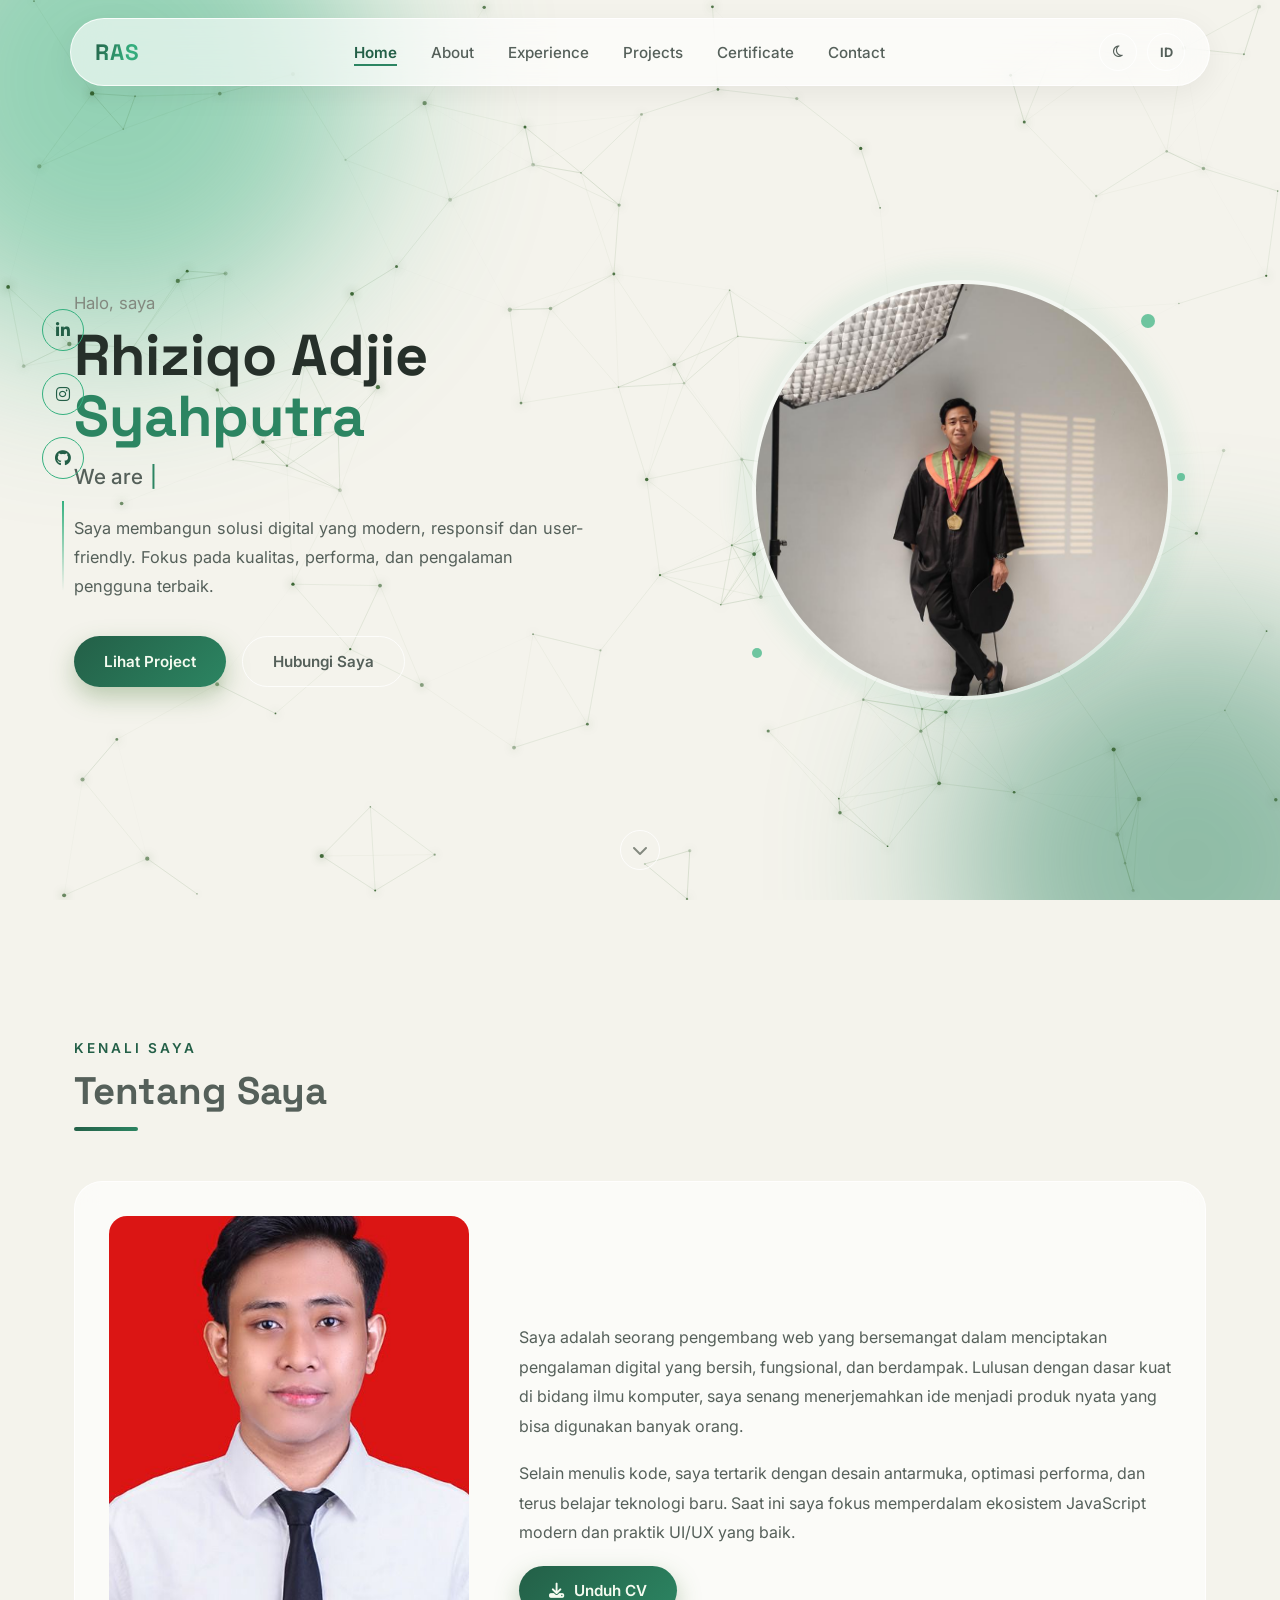
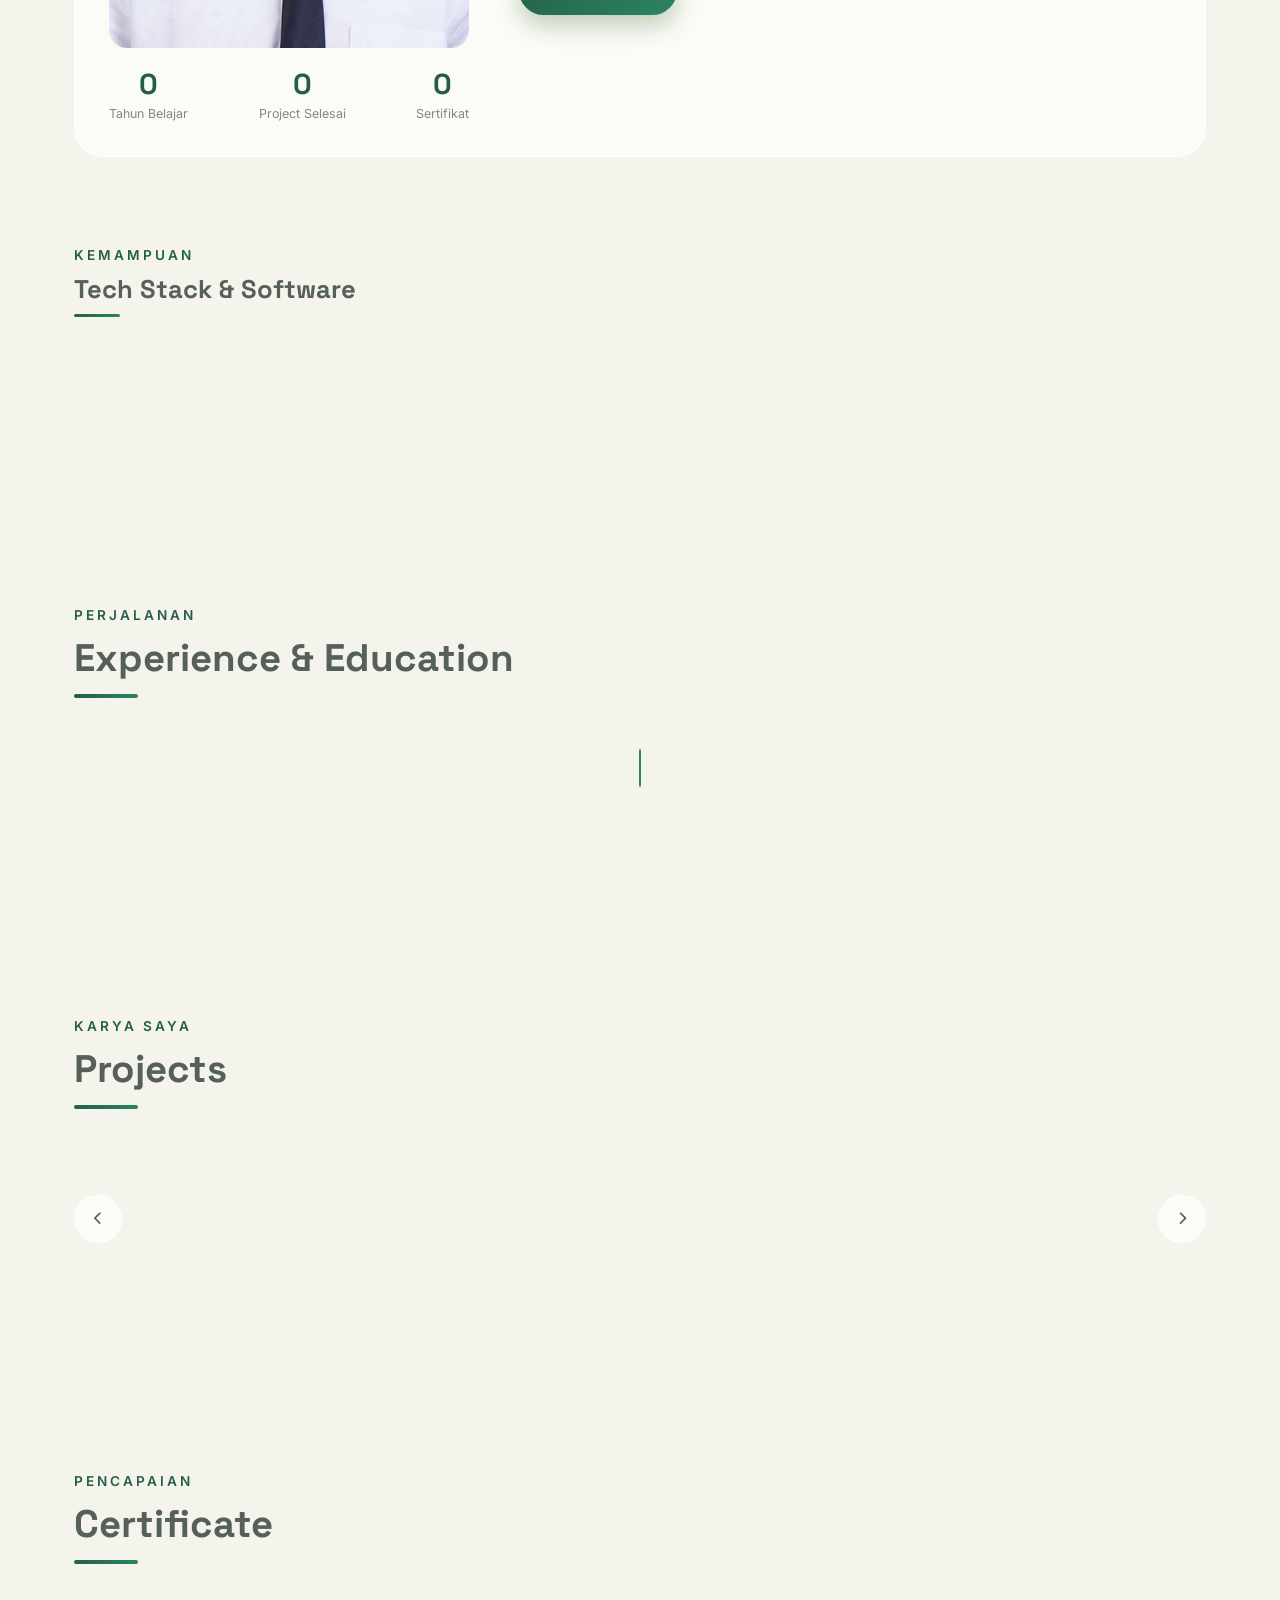
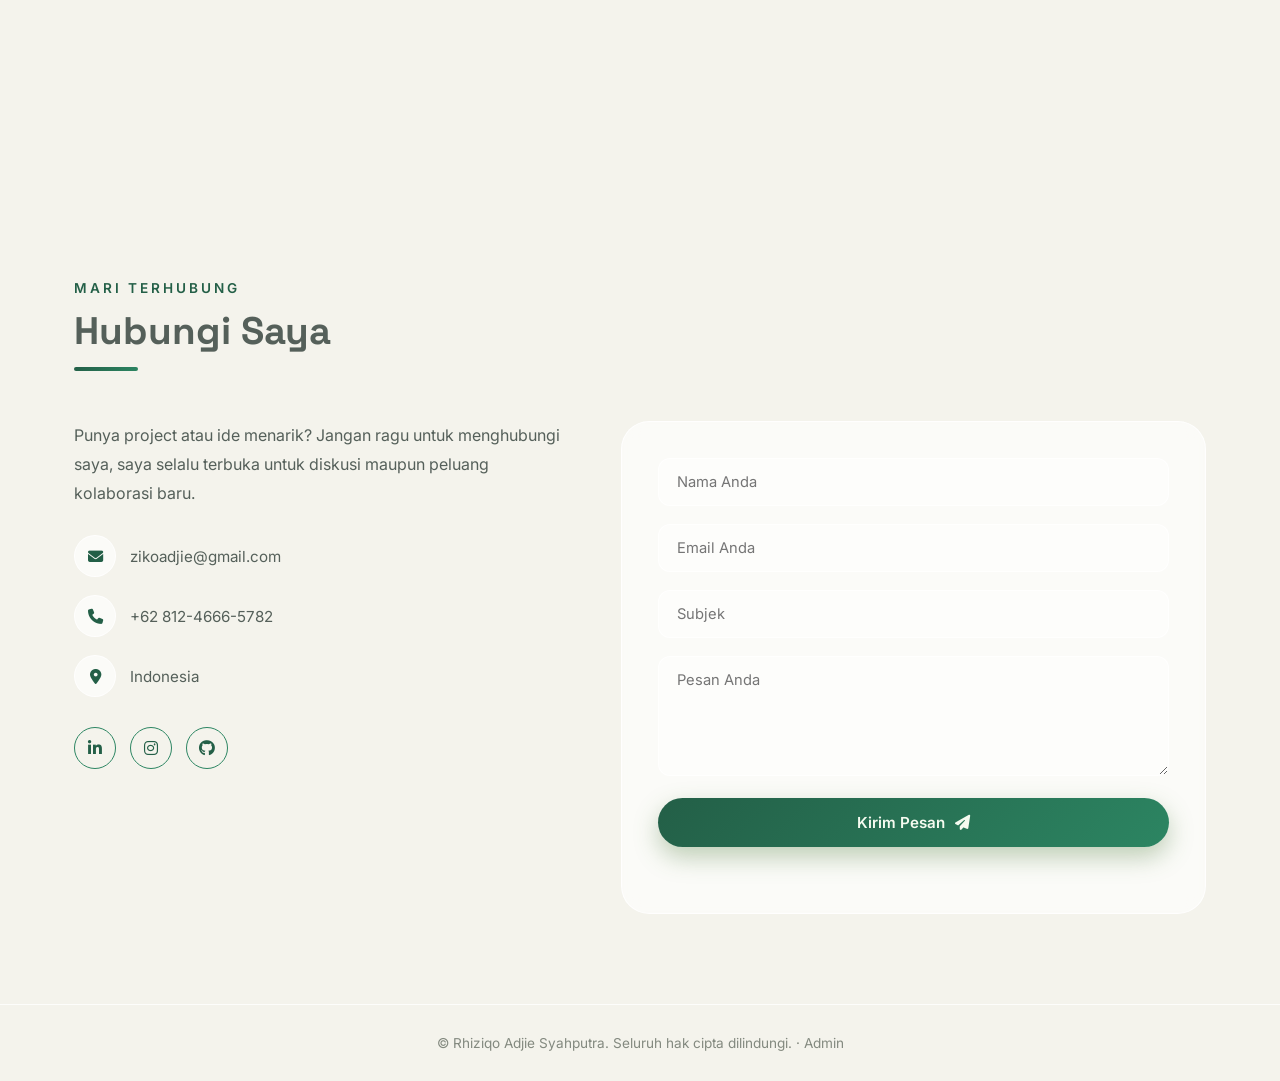
==== commit 024b990b: "Update Isi Portfolio" ====
--- a/portfolio/index.html
+++ b/portfolio/index.html
@@ -17,7 +17,7 @@
 <!-- AOS animation library -->
 <link rel="stylesheet" href="https://cdnjs.cloudflare.com/ajax/libs/aos/2.3.4/aos.css">
 
-<link rel="stylesheet" href="assets/css/style.css">
+<script>document.write('<link rel="stylesheet" href="assets/css/style.css?v=' + Date.now() + '">');</script>
 </head>
 <body>
 
@@ -263,8 +263,11 @@
 </div>
 
 <script src="https://cdnjs.cloudflare.com/ajax/libs/aos/2.3.4/aos.js"></script>
-<script src="assets/js/data.js"></script>
-<script src="assets/js/main.js"></script>
-<script src="assets/js/particles-bg.js"></script>
+<script>
+  var __v = Date.now();
+  document.write('<script src="assets/js/data.js?v=' + __v + '"><\/script>');
+  document.write('<script src="assets/js/main.js?v=' + __v + '"><\/script>');
+  document.write('<script src="assets/js/particles-bg.js?v=' + __v + '"><\/script>');
+</script>
 </body>
 </html>
--- a/portfolio/assets/css/style.css
+++ b/portfolio/assets/css/style.css
@@ -1,597 +1,597 @@
 :root{
-  /* ---- color tokens (light) ----
-     Palet terang versi baru: latar netral hangat (bukan
-     hijau pucat merata) dengan aksen teal-emerald yang
-     lebih segar, supaya hijau hanya muncul di elemen
-     aksen/interaktif, bukan mendominasi seluruh layar. */
-  --bg: #f4f3ec;
-  --bg-soft: #ece9de;
-  --text-main: #f7faf2;
-  --text-body: #55605a;
-  --text-muted: #83897f;
-  --accent: #35b07f;
-  --accent-2: #2c8562;
-  --accent-dark: #235f47;
-  --card-bg: rgba(255,255,255,0.62);
-  --card-border: rgba(255,255,255,0.8);
-  --glow: rgba(53,176,127,0.45);
-  --nav-bg: rgba(255,255,255,0.62);
-  --hero-heading: #26302a;     
+    /* ---- color tokens (light) ----
+       Palet terang versi baru: latar netral hangat (bukan
+       hijau pucat merata) dengan aksen teal-emerald yang
+       lebih segar, supaya hijau hanya muncul di elemen
+       aksen/interaktif, bukan mendominasi seluruh layar. */
+    --bg: #f4f3ec;
+    --bg-soft: #ece9de;
+    --text-main: #f7faf2;
+    --text-body: #55605a;
+    --text-muted: #83897f;
+    --accent: #35b07f;
+    --accent-2: #2c8562;
+    --accent-dark: #235f47;
+    --card-bg: rgba(255,255,255,0.62);
+    --card-border: rgba(255,255,255,0.8);
+    --glow: rgba(53,176,127,0.45);
+    --nav-bg: rgba(255,255,255,0.62);
+    --hero-heading: #26302a;     
+  
+    --font-display: 'Space Grotesk', sans-serif;
+    --font-body: 'Inter', sans-serif;
+  
+    --radius-lg: 28px;
+    --radius-md: 18px;
+    --radius-sm: 12px;
+    --transition: .35s cubic-bezier(.4,0,.2,1);
+  }
+  
+  [data-theme="dark"]{
+    --bg: #0e140a;
+    --bg-soft: #131c0c;
+    --text-main: #f3f7ee;
+    --text-body: #b9c4ad;
+    --text-muted: #7e8c72;
+    --accent: #6fe389;
+    --accent-2: #5fd17a;
+    --accent-dark: #2f4a26;
+    --card-bg: rgba(255,255,255,0.04);
+    --card-border: rgba(255,255,255,0.08);
+    --glow: rgba(111,227,137,0.35);
+    --nav-bg: rgba(20,28,14,0.6);
+    --hero-heading: #f3f7ee;       
+  }
+  
+  @media (max-width:700px){
+    [data-theme="dark"]{
+      --bg: #060a04;
+      --bg-soft: #0a0f06;
+      --card-bg: rgba(255,255,255,0.03);
+    }
+    [data-theme="dark"] .blob{opacity:.22;}
+  }
+  
+  *{margin:0;padding:0;box-sizing:border-box;}
+  html{scroll-behavior:smooth;}
+  body{
+    font-family: var(--font-body);
+    background: var(--bg);
+    color: var(--text-body);
+    overflow-x:hidden;
+    transition: background var(--transition), color var(--transition);
+  }
+  img{max-width:100%;display:block;}
+  a{text-decoration:none;color:inherit;}
+  ul{list-style:none;}
+  button{font-family:inherit;border:none;background:none;cursor:pointer;}
+  
+  ::selection{background:var(--accent);color:#0e140a;}
+  
+  /* ---------------- background blobs ---------------- */
+  .bg-decor{position:fixed;inset:0;z-index:-2;overflow:hidden;pointer-events:none;}
+  .blob{position:absolute;border-radius:50%;filter:blur(90px);opacity:.5;}
+  .blob-1{width:520px;height:520px;background:var(--accent);top:-180px;left:-150px;animation:float1 18s ease-in-out infinite;}
+  .blob-2{width:480px;height:480px;background:var(--accent-2);bottom:-200px;right:-150px;animation:float2 20s ease-in-out infinite;}
+  @keyframes float1{0%,100%{transform:translate(0,0)}50%{transform:translate(60px,40px)}}
+  @keyframes float2{0%,100%{transform:translate(0,0)}50%{transform:translate(-50px,-40px)}}
+  
+  /* ---------------- star + network canvas (seluruh halaman) ---------------- */
+  .star-canvas{
+    position:fixed;inset:0;
+    width:100vw;height:100vh;
+    z-index:-1;
+    pointer-events:none;
+  }
+  
+  /* ---------------- social rail ---------------- */
+  .social-rail{
+    position:fixed;left:42px;top:50%;transform:translateY(-50%);
+    display:flex;flex-direction:column;align-items:center;gap:22px;
+    z-index:40;
+  }
+  .social-rail a{
+    width:42px;height:42px;border-radius:50%;
+    border:1.5px solid var(--accent);
+    display:flex;align-items:center;justify-content:center;
+    color:var(--accent-dark);font-size:16px;
+    transition:var(--transition);
+  }
+  [data-theme="dark"] .social-rail a{color:var(--accent);}
+  .social-rail a:hover{background:var(--accent);color:#0e140a;transform:translateY(-4px);}
+  .rail-line{width:1.5px;height:90px;background:linear-gradient(to bottom, var(--accent), transparent);}
+  
+  @media (max-width:900px){.social-rail{display:none;}}
+  
+  /* ================= NAVBAR ================= */
+  .navbar-wrap{position:fixed;top:18px;left:0;right:0;display:flex;justify-content:center;z-index:100;padding:0 20px;}
+  .navbar{
+    width:100%;max-width:1140px;
+    display:flex;align-items:center;justify-content:space-between;
+    padding:14px 24px;border-radius:100px;
+    background:var(--nav-bg);
+    border:1px solid var(--card-border);
+    backdrop-filter:blur(18px);-webkit-backdrop-filter:blur(18px);
+    box-shadow:0 8px 30px rgba(0,0,0,0.06);
+    transition:var(--transition);
+  }
+  .logo{
+    font-family:var(--font-display);font-weight:700;font-size:1.4rem;letter-spacing:1px;
+    background:linear-gradient(110deg, var(--accent-dark), var(--accent), var(--accent-2), var(--accent-dark));
+    background-size:250% auto;
+    -webkit-background-clip:text;background-clip:text;color:transparent;
+    position:relative;display:inline-flex;align-items:center;gap:4px;
+    animation:logoShimmer 5s linear infinite;
+    transition:transform var(--transition), filter var(--transition);
+  }
+  .logo:hover{transform:scale(1.05);filter:drop-shadow(0 0 10px var(--glow));}
+  @keyframes logoShimmer{
+    0%{background-position:0% center;}
+    100%{background-position:250% center;}
+  }
+  .logo-dot{
+    width:7px;height:7px;border-radius:50%;flex-shrink:0;
+    background:var(--accent);box-shadow:0 0 10px var(--glow);
+    animation:logoDotPulse 1.8s ease-in-out infinite;
+  }
+  @keyframes logoDotPulse{
+    0%,100%{opacity:.45;transform:scale(.75);}
+    50%{opacity:1;transform:scale(1.2);}
+  }
+  .nav-links{display:flex;gap:34px;}
+  .nav-link{
+    font-size:.95rem;font-weight:500;color:var(--text-body);position:relative;padding-bottom:4px;
+    transition:color var(--transition);
+  }
+  .nav-link::after{
+    content:'';position:absolute;left:0;bottom:0;width:0;height:2px;background:var(--accent-2);
+    transition:width var(--transition);
+  }
+  .nav-link:hover{color:var(--accent-dark);}
+  [data-theme="dark"] .nav-link:hover{color:var(--accent);}
+  .nav-link.active{color:var(--accent-dark);font-weight:600;}
+  [data-theme="dark"] .nav-link.active{color:var(--accent);}
+  .nav-link.active::after{width:100%;}
+  
+  .nav-actions{display:flex;align-items:center;gap:10px;}
+  .icon-btn{
+    width:38px;height:38px;border-radius:50%;display:flex;align-items:center;justify-content:center;
+    color:var(--text-body);border:1px solid var(--card-border);transition:var(--transition);
+  }
+  .icon-btn:hover{background:var(--accent);color:#0e140a;}
+  .lang-btn{
+    width:38px;height:38px;border-radius:50%;border:1px solid var(--card-border);
+    font-size:.8rem;font-weight:700;color:var(--text-body);transition:var(--transition);
+  }
+  .lang-btn:hover{background:var(--accent);color:#0e140a;}
+  
+  /* burger animasi jadi X saat menu terbuka */
+  .burger{display:none;flex-direction:column;gap:5px;width:26px;}
+  .burger span{height:2px;width:100%;background:var(--text-body);border-radius:2px;transition:var(--transition);transform-origin:center;}
+  .burger.open span:nth-child(1){transform:translateY(7px) rotate(45deg);}
+  .burger.open span:nth-child(2){opacity:0;}
+  .burger.open span:nth-child(3){transform:translateY(-7px) rotate(-45deg);}
+  
+  @media (max-width:860px){
+    .nav-links{
+      position:absolute;top:calc(100% + 14px);left:0;right:0;
+      flex-direction:column;background:var(--nav-bg);backdrop-filter:blur(18px);
+      border-radius:24px;padding:18px;gap:14px;border:1px solid var(--card-border);
+      box-shadow:0 12px 30px rgba(0,0,0,0.08);
+      opacity:0;visibility:hidden;transform:translateY(-10px);
+      transition:var(--transition);
+    }
+    .nav-links.open{opacity:1;visibility:visible;transform:translateY(0);}
+    .burger{display:flex;}
+  }
+  
+  /* ================= SECTION BASE ================= */
+  .section{
+    max-width:1180px;margin:0 auto;padding:140px 24px 90px;position:relative;
+  }
+  .section-eyebrow{
+    font-size:.85rem;letter-spacing:3px;text-transform:uppercase;color:var(--accent-dark);font-weight:600;margin-bottom:10px;
+  }
+  [data-theme="dark"] .section-eyebrow{color:var(--accent);}
+  .section-title{
+    font-family:var(--font-display);font-size:2.4rem;color:var(--text-body);font-weight:700;
+    margin-bottom:50px;position:relative;display:inline-block;padding-bottom:16px;
+  }
+  [data-theme="dark"] .section-title{color:var(--text-main);}
+  .section-title::after{
+    content:'';position:absolute;left:0;bottom:0;width:64px;height:4px;border-radius:4px;
+    background:linear-gradient(135deg,var(--accent-dark),var(--accent-2));
+  }
+  [data-theme="dark"] .section-title::after{background:linear-gradient(135deg,var(--accent-2),var(--accent));}
+  .subsection-title{
+    font-family:var(--font-display);font-size:1.6rem;color:var(--text-body);font-weight:700;
+    margin-bottom:24px;position:relative;display:inline-block;padding-bottom:12px;
+  }
+  [data-theme="dark"] .subsection-title{color:var(--text-main);}
+  .subsection-title::after{
+    content:'';position:absolute;left:0;bottom:0;width:46px;height:3px;border-radius:4px;
+    background:linear-gradient(135deg,var(--accent-dark),var(--accent-2));
+  }
+  [data-theme="dark"] .subsection-title::after{background:linear-gradient(135deg,var(--accent-2),var(--accent));}
+  
+  /* ================= HERO ================= */
+  .hero{
+    min-height:100vh;display:flex;align-items:center;justify-content:space-between;
+    gap:40px;padding-top:170px;flex-wrap:wrap;
+  }
+  .hero-text{max-width:600px;}
+  .eyebrow{color:var(--text-muted);font-size:1.05rem;margin-bottom:12px;}
+  .hero-text h1{
+    font-family:var(--font-display);font-weight:700;line-height:1.05;
+  }
+  /* Nama hero — otomatis menyesuaikan kontras tema terang/gelap */
+  .line-1{display:block;font-size:3.6rem;color:var(--hero-heading);transition:color var(--transition);}
+  .line-2{display:block;font-size:3.6rem;color:var(--accent-2);}
+  [data-theme="dark"] .line-2{color:var(--accent);}
+  
+  .role-line{font-size:1.3rem;color:var(--text-body);margin:18px 0 16px;font-weight:500;min-height:1.6em;}
+  .typed-text{color:var(--accent-dark);font-weight:600;}
+  [data-theme="dark"] .typed-text{color:var(--accent);}
+  .cursor{display:inline-block;margin-left:2px;color:var(--accent-2);animation:blink 1s step-end infinite;}
+  @keyframes blink{50%{opacity:0;}}
+  
+  .hero-desc{font-size:1.02rem;line-height:1.8;max-width:520px;margin-bottom:34px;}
+  
+  .hero-actions{display:flex;gap:16px;flex-wrap:wrap;}
+  .btn{
+    display:inline-flex;align-items:center;gap:10px;
+    padding:15px 30px;border-radius:100px;font-weight:600;font-size:.95rem;
+    transition:var(--transition);
+  }
+  .btn-primary{
+    background:linear-gradient(135deg, var(--accent-dark), var(--accent-2));
+    color:#f5fbf0;box-shadow:0 10px 25px rgba(74,124,58,0.35);
+  }
+  .btn-primary:hover{transform:translateY(-3px);box-shadow:0 14px 30px rgba(74,124,58,0.45);}
+  .btn-outline{
+    background:transparent;color:var(--text-body);border:1.5px solid var(--card-border);
+  }
+  [data-theme="dark"] .btn-outline{color:var(--text-main);}
+  .btn-outline:hover{border-color:var(--accent-2);color:var(--accent-dark);transform:translateY(-3px);}
+  [data-theme="dark"] .btn-outline:hover{color:var(--accent);}
+  .btn.full{width:100%;justify-content:center;}
+  
+  /* ---- foto hero: zona lebih besar agar "mendekat" terasa lebih cepat ---- */
+  .hero-photo-zone{padding:34px;flex-shrink:0;}
+  .hero-photo{position:relative;width:420px;height:420px;}
+  .photo-ring{
+    width:100%;height:100%;border-radius:50%;overflow:hidden;position:relative;z-index:2;
+    border:4px solid rgba(255,255,255,0.5);
+    transition:transform .5s cubic-bezier(.4,0,.2,1), filter .5s ease;
+  }
+  .photo-ring img{width:100%;height:100%;object-fit:cover;}
+  .hero-photo-zone:hover .photo-ring{
+    transform:scale(1.06);
+    filter:saturate(1.35) brightness(1.1);
+    box-shadow:0 0 50px var(--glow);
+  }
+  .ring-glow{
+    position:absolute;inset:-14px;border-radius:50%;z-index:1;
+    background:radial-gradient(circle, transparent 60%, var(--glow) 100%);
+    filter:blur(10px);animation:pulseGlow 4s ease-in-out infinite;
+    transition:opacity .5s, transform .5s;
+  }
+  .hero-photo-zone:hover .ring-glow{opacity:1;transform:scale(1.15);}
+  @keyframes pulseGlow{0%,100%{opacity:.6;transform:scale(1);}50%{opacity:1;transform:scale(1.03);}}
+  .ring-particle{position:absolute;border-radius:50%;background:var(--accent);opacity:.7;}
+  .p1{width:14px;height:14px;top:8%;right:4%;animation:orbit1 7s linear infinite;}
+  .p2{width:10px;height:10px;bottom:10%;left:0%;animation:orbit2 9s linear infinite;}
+  .p3{width:8px;height:8px;top:46%;right:-3%;animation:orbit1 11s linear infinite reverse;}
+  @keyframes orbit1{0%{transform:translate(0,0);}50%{transform:translate(14px,-18px);}100%{transform:translate(0,0);}}
+  @keyframes orbit2{0%{transform:translate(0,0);}50%{transform:translate(-12px,16px);}100%{transform:translate(0,0);}}
+  
+  .scroll-cue{
+    position:absolute;bottom:30px;left:50%;transform:translateX(-50%);
+    width:40px;height:40px;border-radius:50%;border:1.5px solid var(--card-border);
+    display:flex;align-items:center;justify-content:center;color:var(--text-muted);
+    animation:bounce 2s ease-in-out infinite;
+  }
+  @keyframes bounce{0%,100%{transform:translate(-50%,0);}50%{transform:translate(-50%,8px);}}
+  
+  @media (max-width:1000px){
+    .hero{flex-direction:column-reverse;text-align:center;padding-top:150px;justify-content:center;}
+    .hero-text{max-width:100%;}
+    .hero-desc{margin-left:auto;margin-right:auto;}
+    .hero-actions{justify-content:center;}
+    .hero-photo{width:280px;height:280px;}
+    .line-1,.line-2{font-size:2.6rem;}
+  }
 
-  --font-display: 'Space Grotesk', sans-serif;
-  --font-body: 'Inter', sans-serif;
+  .about-frame{
+    position:relative;
+    display:grid;grid-template-columns:360px 1fr;gap:50px;align-items:center;
+    background:var(--card-bg);border:1px solid var(--card-border);border-radius:var(--radius-lg);
+    padding:34px;backdrop-filter:blur(12px);
+    transition:box-shadow .25s ease, border-color .25s ease, transform .15s ease-out;
+    will-change:transform;
+  }
+  .about-frame:hover{box-shadow:0 30px 70px rgba(0,0,0,0.16);border-color:var(--card-border);}
+  .frame-glow{
+    position:absolute;inset:0;border-radius:inherit;z-index:0;pointer-events:none;
+    background:radial-gradient(480px circle at var(--mx,50%) var(--my,50%), var(--glow), transparent 65%);
+    opacity:0;transition:opacity .35s ease;
+  }
+  .about-frame:hover .frame-glow{opacity:1;}
+  .about-frame-photo,.about-frame-content{position:relative;z-index:1;}
+  .about-frame-photo img{
+    width:100%;aspect-ratio:5/6;object-fit:cover;border-radius:var(--radius-md);
+  }
+  .about-stats{display:flex;justify-content:space-between;margin-top:18px;}
+  .stat{text-align:center;}
+  .stat-num{display:block;font-family:var(--font-display);font-size:1.8rem;font-weight:700;color:var(--accent-dark);}
+  [data-theme="dark"] .stat-num{color:var(--accent);}
+  .stat-label{font-size:.78rem;color:var(--text-muted);}
+  
+  .about-frame-content p{margin-bottom:18px;line-height:1.85;}
+  
+  @media (max-width:860px){
+    .about-frame{grid-template-columns:1fr;transform:none !important;padding:26px;}
+  }
+  
+  /* ================= SKILLS / TECH STACK & SOFTWARE ================= */
+  .skills-section{margin-top:90px;}
+  .skills-grid{grid-template-columns:repeat(auto-fill, minmax(155px,1fr));}
+  .skill-card{
+    position:relative;background:var(--card-bg);border:1px solid var(--card-border);
+    border-radius:var(--radius-md);padding:26px 16px;text-align:center;
+    transition:var(--transition);overflow:hidden;
+  }
+  .skill-card:hover{transform:translateY(-7px);box-shadow:0 18px 36px rgba(0,0,0,0.12);border-color:var(--accent-2);}
+  .skill-card i{font-size:2rem;margin-bottom:14px;display:block;transition:var(--transition);}
+  .skill-card:hover i{transform:scale(1.18) rotate(-4deg);}
+  .skill-name{font-weight:600;font-size:.9rem;color:var(--text-body);margin-bottom:12px;display:block;}
+  [data-theme="dark"] .skill-name{color:var(--text-main);}
+  .skill-level{
+    display:inline-block;font-size:.65rem;font-weight:700;letter-spacing:.5px;text-transform:uppercase;
+    padding:4px 13px;border-radius:100px;
+  }
+  .skill-level.beginner{background:rgba(124,138,114,.18);color:var(--text-muted);}
+  .skill-level.intermediate{background:rgba(74,124,58,.16);color:var(--accent-dark);}
+  [data-theme="dark"] .skill-level.intermediate{color:var(--accent);background:rgba(111,227,137,.14);}
+  .skill-level.advanced{background:rgba(95,209,122,.2);color:var(--accent-2);}
+  .skill-level.expert{background:linear-gradient(135deg,var(--accent-dark),var(--accent-2));color:#fff;}
+  
+  /* ================= FILTER BAR (dipakai: skills, projects, certificate) ================= */
+  .filter-bar{display:flex;gap:12px;margin-bottom:36px;flex-wrap:wrap;}
+  .filter-btn{
+    padding:10px 22px;border-radius:100px;border:1px solid var(--card-border);
+    font-size:.85rem;font-weight:600;color:var(--text-body);transition:var(--transition);
+  }
+  [data-theme="dark"] .filter-btn{color:var(--text-main);}
+  .filter-btn.active, .filter-btn:hover{background:var(--accent-2);color:#fff;border-color:var(--accent-2);}
+  
+  .grid{display:grid;gap:30px;}
+  
+  /* ================= EXPERIENCE — ZIG-ZAG TIMELINE ================= */
+  .timeline{position:relative;padding:30px 0 10px;}
+  .timeline::before{
+    content:'';position:absolute;left:50%;top:0;bottom:0;width:2px;transform:translateX(-50%);
+    background:linear-gradient(to bottom, transparent, var(--accent-2) 8%, var(--accent-2) 92%, transparent);
+  }
+  .timeline-item{position:relative;width:50%;padding-bottom:64px;}
+  .timeline-item:last-child{padding-bottom:0;}
+  .timeline-item:nth-child(odd){padding-right:55px;text-align:right;}
+  .timeline-item:nth-child(even){margin-left:50%;padding-left:55px;text-align:left;}
+  
+  .timeline-dot{
+    position:absolute;top:30px;width:26px;height:26px;border-radius:50%;
+    background:var(--bg);border:3px solid var(--accent-2);display:flex;align-items:center;justify-content:center;
+    color:var(--accent-2);font-size:.75rem;z-index:2;box-shadow:0 0 0 6px var(--glow);
+  }
+  .timeline-item:nth-child(odd) .timeline-dot{right:-13px;}
+  .timeline-item:nth-child(even) .timeline-dot{left:-13px;}
+  
+  .timeline-card{
+    text-align:left;display:inline-block;width:100%;
+    background:var(--card-bg);border:1px solid var(--card-border);border-radius:var(--radius-md);
+    padding:26px 28px;backdrop-filter:blur(10px);transition:var(--transition);position:relative;
+  }
+  .timeline-item:nth-child(odd) .timeline-card:hover{transform:translateX(-6px);}
+  .timeline-item:nth-child(even) .timeline-card:hover{transform:translateX(6px);}
+  .timeline-card:hover{box-shadow:0 18px 36px rgba(0,0,0,0.1);border-color:var(--accent-2);}
+  
+  .timeline-icon{
+    width:42px;height:42px;border-radius:12px;margin-bottom:14px;
+    background:linear-gradient(135deg, var(--accent-dark), var(--accent-2));
+    display:flex;align-items:center;justify-content:center;color:#fff;font-size:1.1rem;
+  }
+  .timeline-year{font-size:.78rem;font-weight:700;color:var(--accent-dark);letter-spacing:1px;text-transform:uppercase;}
+  [data-theme="dark"] .timeline-year{color:var(--accent);}
+  .timeline-title{font-family:var(--font-display);font-size:1.2rem;font-weight:700;margin:6px 0 2px;color:var(--text-body);}
+  [data-theme="dark"] .timeline-title{color:var(--text-main);}
+  .timeline-role{font-size:.88rem;color:var(--accent-dark);font-weight:600;margin-bottom:10px;display:block;}
+  [data-theme="dark"] .timeline-role{color:var(--accent);}
+  .timeline-desc{font-size:.92rem;line-height:1.7;margin-bottom:14px;}
+  .timeline-tags{display:flex;flex-wrap:wrap;gap:8px;}
+  .timeline-item:nth-child(odd) .timeline-tags{justify-content:flex-end;}
+  .timeline-tags span{
+    font-size:.7rem;font-weight:600;padding:5px 12px;border-radius:100px;
+    background:var(--bg-soft);color:var(--accent-dark);
+  }
+  [data-theme="dark"] .timeline-tags span{color:var(--accent);}
+  
+  @media (max-width:760px){
+    .timeline::before{left:20px;}
+    .timeline-item, .timeline-item:nth-child(odd), .timeline-item:nth-child(even){
+      width:100%;margin-left:0;text-align:left !important;padding-left:50px !important;padding-right:0 !important;
+    }
+    .timeline-item:nth-child(odd) .timeline-dot,.timeline-item:nth-child(even) .timeline-dot{left:8px;right:auto;}
+    .timeline-item:nth-child(odd) .timeline-tags{justify-content:flex-start;}
+    .timeline-item:nth-child(odd) .timeline-card:hover,.timeline-item:nth-child(even) .timeline-card:hover{transform:translateX(4px);}
+  }
+  
+  /* ================= PROJECTS — CAROUSEL ================= */
+  .carousel-wrap{position:relative;display:flex;align-items:center;gap:18px;}
+  .carousel-track{
+    display:flex;gap:30px;overflow-x:auto;scroll-behavior:smooth;scroll-snap-type:x mandatory;
+    padding:6px 4px 22px;flex:1;scrollbar-width:none;
+  }
+  .carousel-track::-webkit-scrollbar{display:none;}
+  .carousel-track .project-card{flex:0 0 400px;scroll-snap-align:start;}
+  .carousel-arrow{
+    width:48px;height:48px;border-radius:50%;flex-shrink:0;
+    background:var(--card-bg);border:1px solid var(--card-border);
+    display:flex;align-items:center;justify-content:center;color:var(--text-body);
+    transition:var(--transition);
+  }
+  [data-theme="dark"] .carousel-arrow{color:var(--text-main);}
+  .carousel-arrow:hover{background:var(--accent-2);color:#fff;border-color:var(--accent-2);}
+  @media (max-width:900px){
+    .carousel-track .project-card{flex-basis:340px;}
+  }
+  @media (max-width:700px){
+    .carousel-arrow{display:none;}
+    .carousel-track{gap:18px;padding:6px 2px 18px;}
+    .carousel-track .project-card{flex:0 0 100%;}
+  }
+  
+  .project-card{
+    background:var(--card-bg);border:1px solid var(--card-border);border-radius:var(--radius-md);
+    overflow:hidden;transition:var(--transition);
+  }
+  .project-card:hover{transform:translateY(-8px);box-shadow:0 18px 40px rgba(0,0,0,0.1);}
+  .project-thumb{aspect-ratio:16/10;overflow:hidden;position:relative;}
+  .project-thumb img{width:100%;height:100%;object-fit:cover;transition:transform .5s ease;}
+  .project-card:hover .project-thumb img{transform:scale(1.05);}
+  
+  /* tombol slide gambar internal (di tengah card, seperti referensi) */
+  .thumb-arrow{
+    position:absolute;top:50%;transform:translateY(-50%);width:38px;height:38px;border-radius:50%;
+    background:rgba(14,20,10,0.55);color:#fff;display:flex;align-items:center;justify-content:center;
+    font-size:.85rem;z-index:3;opacity:0;transition:var(--transition);
+  }
+  .project-thumb:hover .thumb-arrow{opacity:1;}
+  .thumb-arrow.left{left:12px;}
+  .thumb-arrow.right{right:12px;}
+  .thumb-arrow:hover{background:var(--accent-2);}
+  .thumb-dots{
+    position:absolute;bottom:10px;left:0;right:0;display:flex;justify-content:center;gap:6px;z-index:3;
+  }
+  .thumb-dots .dot{width:6px;height:6px;border-radius:50%;background:rgba(255,255,255,0.55);transition:var(--transition);}
+  .thumb-dots .dot.active{background:#fff;width:18px;border-radius:4px;}
+  
+  .project-body{padding:24px 26px;}
+  .project-title{font-family:var(--font-display);font-size:1.15rem;font-weight:700;margin-bottom:8px;color:var(--text-body);}
+  [data-theme="dark"] .project-title{color:var(--text-main);}
+  .project-desc{font-size:.9rem;line-height:1.65;margin-bottom:16px;}
+  .project-tags{display:flex;gap:8px;flex-wrap:wrap;margin-bottom:18px;}
+  .project-tags span{
+    font-size:.72rem;font-weight:600;padding:5px 12px;border-radius:100px;
+    background:var(--bg-soft);color:var(--accent-dark);
+  }
+  [data-theme="dark"] .project-tags span{color:var(--accent);}
+  .project-links{display:flex;gap:18px;}
+  .project-links a{font-size:.85rem;font-weight:600;color:var(--accent-dark);display:flex;align-items:center;gap:6px;}
+  [data-theme="dark"] .project-links a{color:var(--accent);}
+  .project-links a:hover{text-decoration:underline;}
+  
+  /* ================= CERTIFICATE ================= */
+  .certificate-grid{grid-template-columns:repeat(2,1fr);}
+  @media (max-width:760px){.certificate-grid{grid-template-columns:1fr;}}
+  
+  .cert-card{
+    background:var(--card-bg);border:1px solid var(--card-border);border-radius:var(--radius-md);
+    overflow:hidden;cursor:pointer;transition:var(--transition);
+  }
+  .cert-card:hover{transform:translateY(-8px);box-shadow:0 18px 40px rgba(0,0,0,0.1);}
+  .cert-thumb{aspect-ratio:16/10;overflow:hidden;position:relative;}
+  .cert-thumb img{width:100%;height:100%;object-fit:cover;transition:transform .5s ease;}
+  .cert-card:hover .cert-thumb img{transform:scale(1.06);}
+  .cert-thumb::after{
+    content:'\f00e';font-family:"Font Awesome 6 Free";font-weight:900;
+    position:absolute;inset:0;display:flex;align-items:center;justify-content:center;
+    font-size:1.6rem;color:#fff;background:rgba(0,0,0,0.35);opacity:0;transition:var(--transition);
+  }
+  .cert-card:hover .cert-thumb::after{opacity:1;}
+  .cert-badge{
+    position:absolute;top:14px;left:14px;z-index:2;
+    font-size:.66rem;font-weight:700;text-transform:uppercase;letter-spacing:.5px;
+    padding:5px 13px;border-radius:100px;background:rgba(20,28,14,0.65);color:#fff;
+  }
+  .cert-body{padding:20px 24px;}
+  .cert-title{font-family:var(--font-display);font-weight:700;font-size:1.05rem;margin-bottom:6px;color:var(--text-body);}
+  [data-theme="dark"] .cert-title{color:var(--text-main);}
+  .cert-meta{font-size:.8rem;color:var(--accent-dark);font-weight:600;}
+  [data-theme="dark"] .cert-meta{color:var(--accent);}
+  .cert-desc{font-size:.86rem;line-height:1.65;margin-top:10px;color:var(--text-body);}
+  
+  /* lightbox */
+  .lightbox{
+    position:fixed;inset:0;background:rgba(0,0,0,0.85);display:flex;align-items:center;justify-content:center;
+    z-index:999;opacity:0;visibility:hidden;transition:var(--transition);padding:40px;
+  }
+  .lightbox.open{opacity:1;visibility:visible;}
+  .lightbox img{max-width:90vw;max-height:85vh;border-radius:12px;box-shadow:0 20px 60px rgba(0,0,0,0.5);}
+  .lightbox-close{
+    position:absolute;top:30px;right:40px;width:46px;height:46px;border-radius:50%;
+    background:rgba(255,255,255,0.1);color:#fff;display:flex;align-items:center;justify-content:center;font-size:1.2rem;
+  }
+  .lightbox-close:hover{background:var(--accent);color:#0e140a;}
 
-  --radius-lg: 28px;
-  --radius-md: 18px;
-  --radius-sm: 12px;
-  --transition: .35s cubic-bezier(.4,0,.2,1);
-}
-
-[data-theme="dark"]{
-  --bg: #0e140a;
-  --bg-soft: #131c0c;
-  --text-main: #f3f7ee;
-  --text-body: #b9c4ad;
-  --text-muted: #7e8c72;
-  --accent: #6fe389;
-  --accent-2: #5fd17a;
-  --accent-dark: #2f4a26;
-  --card-bg: rgba(255,255,255,0.04);
-  --card-border: rgba(255,255,255,0.08);
-  --glow: rgba(111,227,137,0.35);
-  --nav-bg: rgba(20,28,14,0.6);
-  --hero-heading: #f3f7ee;       
-}
-
-@media (max-width:700px){
-  [data-theme="dark"]{
-    --bg: #060a04;
-    --bg-soft: #0a0f06;
-    --card-bg: rgba(255,255,255,0.03);
-  }
-  [data-theme="dark"] .blob{opacity:.22;}
-}
-
-*{margin:0;padding:0;box-sizing:border-box;}
-html{scroll-behavior:smooth;}
-body{
-  font-family: var(--font-body);
-  background: var(--bg);
-  color: var(--text-body);
-  overflow-x:hidden;
-  transition: background var(--transition), color var(--transition);
-}
-img{max-width:100%;display:block;}
-a{text-decoration:none;color:inherit;}
-ul{list-style:none;}
-button{font-family:inherit;border:none;background:none;cursor:pointer;}
-
-::selection{background:var(--accent);color:#0e140a;}
-
-/* ---------------- background blobs ---------------- */
-.bg-decor{position:fixed;inset:0;z-index:-2;overflow:hidden;pointer-events:none;}
-.blob{position:absolute;border-radius:50%;filter:blur(90px);opacity:.5;}
-.blob-1{width:520px;height:520px;background:var(--accent);top:-180px;left:-150px;animation:float1 18s ease-in-out infinite;}
-.blob-2{width:480px;height:480px;background:var(--accent-2);bottom:-200px;right:-150px;animation:float2 20s ease-in-out infinite;}
-@keyframes float1{0%,100%{transform:translate(0,0)}50%{transform:translate(60px,40px)}}
-@keyframes float2{0%,100%{transform:translate(0,0)}50%{transform:translate(-50px,-40px)}}
-
-/* ---------------- star + network canvas (seluruh halaman) ---------------- */
-.star-canvas{
-  position:fixed;inset:0;
-  width:100vw;height:100vh;
-  z-index:-1;
-  pointer-events:none;
-}
-
-/* ---------------- social rail ---------------- */
-.social-rail{
-  position:fixed;left:42px;top:50%;transform:translateY(-50%);
-  display:flex;flex-direction:column;align-items:center;gap:22px;
-  z-index:40;
-}
-.social-rail a{
-  width:42px;height:42px;border-radius:50%;
-  border:1.5px solid var(--accent);
-  display:flex;align-items:center;justify-content:center;
-  color:var(--accent-dark);font-size:16px;
-  transition:var(--transition);
-}
-[data-theme="dark"] .social-rail a{color:var(--accent);}
-.social-rail a:hover{background:var(--accent);color:#0e140a;transform:translateY(-4px);}
-.rail-line{width:1.5px;height:90px;background:linear-gradient(to bottom, var(--accent), transparent);}
-
-@media (max-width:900px){.social-rail{display:none;}}
-
-/* ================= NAVBAR ================= */
-.navbar-wrap{position:fixed;top:18px;left:0;right:0;display:flex;justify-content:center;z-index:100;padding:0 20px;}
-.navbar{
-  width:100%;max-width:1140px;
-  display:flex;align-items:center;justify-content:space-between;
-  padding:14px 24px;border-radius:100px;
-  background:var(--nav-bg);
-  border:1px solid var(--card-border);
-  backdrop-filter:blur(18px);-webkit-backdrop-filter:blur(18px);
-  box-shadow:0 8px 30px rgba(0,0,0,0.06);
-  transition:var(--transition);
-}
-.logo{
-  font-family:var(--font-display);font-weight:700;font-size:1.4rem;letter-spacing:1px;
-  background:linear-gradient(110deg, var(--accent-dark), var(--accent), var(--accent-2), var(--accent-dark));
-  background-size:250% auto;
-  -webkit-background-clip:text;background-clip:text;color:transparent;
-  position:relative;display:inline-flex;align-items:center;gap:4px;
-  animation:logoShimmer 5s linear infinite;
-  transition:transform var(--transition), filter var(--transition);
-}
-.logo:hover{transform:scale(1.05);filter:drop-shadow(0 0 10px var(--glow));}
-@keyframes logoShimmer{
-  0%{background-position:0% center;}
-  100%{background-position:250% center;}
-}
-.logo-dot{
-  width:7px;height:7px;border-radius:50%;flex-shrink:0;
-  background:var(--accent);box-shadow:0 0 10px var(--glow);
-  animation:logoDotPulse 1.8s ease-in-out infinite;
-}
-@keyframes logoDotPulse{
-  0%,100%{opacity:.45;transform:scale(.75);}
-  50%{opacity:1;transform:scale(1.2);}
-}
-.nav-links{display:flex;gap:34px;}
-.nav-link{
-  font-size:.95rem;font-weight:500;color:var(--text-body);position:relative;padding-bottom:4px;
-  transition:color var(--transition);
-}
-.nav-link::after{
-  content:'';position:absolute;left:0;bottom:0;width:0;height:2px;background:var(--accent-2);
-  transition:width var(--transition);
-}
-.nav-link:hover{color:var(--accent-dark);}
-[data-theme="dark"] .nav-link:hover{color:var(--accent);}
-.nav-link.active{color:var(--accent-dark);font-weight:600;}
-[data-theme="dark"] .nav-link.active{color:var(--accent);}
-.nav-link.active::after{width:100%;}
-
-.nav-actions{display:flex;align-items:center;gap:10px;}
-.icon-btn{
-  width:38px;height:38px;border-radius:50%;display:flex;align-items:center;justify-content:center;
-  color:var(--text-body);border:1px solid var(--card-border);transition:var(--transition);
-}
-.icon-btn:hover{background:var(--accent);color:#0e140a;}
-.lang-btn{
-  width:38px;height:38px;border-radius:50%;border:1px solid var(--card-border);
-  font-size:.8rem;font-weight:700;color:var(--text-body);transition:var(--transition);
-}
-.lang-btn:hover{background:var(--accent);color:#0e140a;}
-
-/* burger animasi jadi X saat menu terbuka */
-.burger{display:none;flex-direction:column;gap:5px;width:26px;}
-.burger span{height:2px;width:100%;background:var(--text-body);border-radius:2px;transition:var(--transition);transform-origin:center;}
-.burger.open span:nth-child(1){transform:translateY(7px) rotate(45deg);}
-.burger.open span:nth-child(2){opacity:0;}
-.burger.open span:nth-child(3){transform:translateY(-7px) rotate(-45deg);}
-
-@media (max-width:860px){
-  .nav-links{
-    position:absolute;top:calc(100% + 14px);left:0;right:0;
-    flex-direction:column;background:var(--nav-bg);backdrop-filter:blur(18px);
-    border-radius:24px;padding:18px;gap:14px;border:1px solid var(--card-border);
-    box-shadow:0 12px 30px rgba(0,0,0,0.08);
-    opacity:0;visibility:hidden;transform:translateY(-10px);
+  .lightbox-nav{
+    position:absolute;top:50%;transform:translateY(-50%);width:48px;height:48px;border-radius:50%;
+    background:rgba(255,255,255,0.1);color:#fff;display:flex;align-items:center;justify-content:center;font-size:1.1rem;
     transition:var(--transition);
   }
-  .nav-links.open{opacity:1;visibility:visible;transform:translateY(0);}
-  .burger{display:flex;}
-}
-
-/* ================= SECTION BASE ================= */
-.section{
-  max-width:1180px;margin:0 auto;padding:140px 24px 90px;position:relative;
-}
-.section-eyebrow{
-  font-size:.85rem;letter-spacing:3px;text-transform:uppercase;color:var(--accent-dark);font-weight:600;margin-bottom:10px;
-}
-[data-theme="dark"] .section-eyebrow{color:var(--accent);}
-.section-title{
-  font-family:var(--font-display);font-size:2.4rem;color:var(--text-body);font-weight:700;
-  margin-bottom:50px;position:relative;display:inline-block;padding-bottom:16px;
-}
-[data-theme="dark"] .section-title{color:var(--text-main);}
-.section-title::after{
-  content:'';position:absolute;left:0;bottom:0;width:64px;height:4px;border-radius:4px;
-  background:linear-gradient(135deg,var(--accent-dark),var(--accent-2));
-}
-[data-theme="dark"] .section-title::after{background:linear-gradient(135deg,var(--accent-2),var(--accent));}
-.subsection-title{
-  font-family:var(--font-display);font-size:1.6rem;color:var(--text-body);font-weight:700;
-  margin-bottom:24px;position:relative;display:inline-block;padding-bottom:12px;
-}
-[data-theme="dark"] .subsection-title{color:var(--text-main);}
-.subsection-title::after{
-  content:'';position:absolute;left:0;bottom:0;width:46px;height:3px;border-radius:4px;
-  background:linear-gradient(135deg,var(--accent-dark),var(--accent-2));
-}
-[data-theme="dark"] .subsection-title::after{background:linear-gradient(135deg,var(--accent-2),var(--accent));}
-
-/* ================= HERO ================= */
-.hero{
-  min-height:100vh;display:flex;align-items:center;justify-content:space-between;
-  gap:40px;padding-top:170px;flex-wrap:wrap;
-}
-.hero-text{max-width:600px;}
-.eyebrow{color:var(--text-muted);font-size:1.05rem;margin-bottom:12px;}
-.hero-text h1{
-  font-family:var(--font-display);font-weight:700;line-height:1.05;
-}
-/* Nama hero — otomatis menyesuaikan kontras tema terang/gelap */
-.line-1{display:block;font-size:3.6rem;color:var(--hero-heading);transition:color var(--transition);}
-.line-2{display:block;font-size:3.6rem;color:var(--accent-2);}
-[data-theme="dark"] .line-2{color:var(--accent);}
-
-.role-line{font-size:1.3rem;color:var(--text-body);margin:18px 0 16px;font-weight:500;min-height:1.6em;}
-.typed-text{color:var(--accent-dark);font-weight:600;}
-[data-theme="dark"] .typed-text{color:var(--accent);}
-.cursor{display:inline-block;margin-left:2px;color:var(--accent-2);animation:blink 1s step-end infinite;}
-@keyframes blink{50%{opacity:0;}}
-
-.hero-desc{font-size:1.02rem;line-height:1.8;max-width:520px;margin-bottom:34px;}
-
-.hero-actions{display:flex;gap:16px;flex-wrap:wrap;}
-.btn{
-  display:inline-flex;align-items:center;gap:10px;
-  padding:15px 30px;border-radius:100px;font-weight:600;font-size:.95rem;
-  transition:var(--transition);
-}
-.btn-primary{
-  background:linear-gradient(135deg, var(--accent-dark), var(--accent-2));
-  color:#f5fbf0;box-shadow:0 10px 25px rgba(74,124,58,0.35);
-}
-.btn-primary:hover{transform:translateY(-3px);box-shadow:0 14px 30px rgba(74,124,58,0.45);}
-.btn-outline{
-  background:transparent;color:var(--text-body);border:1.5px solid var(--card-border);
-}
-[data-theme="dark"] .btn-outline{color:var(--text-main);}
-.btn-outline:hover{border-color:var(--accent-2);color:var(--accent-dark);transform:translateY(-3px);}
-[data-theme="dark"] .btn-outline:hover{color:var(--accent);}
-.btn.full{width:100%;justify-content:center;}
-
-/* ---- foto hero: zona lebih besar agar "mendekat" terasa lebih cepat ---- */
-.hero-photo-zone{padding:34px;flex-shrink:0;}
-.hero-photo{position:relative;width:420px;height:420px;}
-.photo-ring{
-  width:100%;height:100%;border-radius:50%;overflow:hidden;position:relative;z-index:2;
-  border:4px solid rgba(255,255,255,0.5);
-  transition:transform .5s cubic-bezier(.4,0,.2,1), filter .5s ease;
-}
-.photo-ring img{width:100%;height:100%;object-fit:cover;}
-.hero-photo-zone:hover .photo-ring{
-  transform:scale(1.06);
-  filter:saturate(1.35) brightness(1.1);
-  box-shadow:0 0 50px var(--glow);
-}
-.ring-glow{
-  position:absolute;inset:-14px;border-radius:50%;z-index:1;
-  background:radial-gradient(circle, transparent 60%, var(--glow) 100%);
-  filter:blur(10px);animation:pulseGlow 4s ease-in-out infinite;
-  transition:opacity .5s, transform .5s;
-}
-.hero-photo-zone:hover .ring-glow{opacity:1;transform:scale(1.15);}
-@keyframes pulseGlow{0%,100%{opacity:.6;transform:scale(1);}50%{opacity:1;transform:scale(1.03);}}
-.ring-particle{position:absolute;border-radius:50%;background:var(--accent);opacity:.7;}
-.p1{width:14px;height:14px;top:8%;right:4%;animation:orbit1 7s linear infinite;}
-.p2{width:10px;height:10px;bottom:10%;left:0%;animation:orbit2 9s linear infinite;}
-.p3{width:8px;height:8px;top:46%;right:-3%;animation:orbit1 11s linear infinite reverse;}
-@keyframes orbit1{0%{transform:translate(0,0);}50%{transform:translate(14px,-18px);}100%{transform:translate(0,0);}}
-@keyframes orbit2{0%{transform:translate(0,0);}50%{transform:translate(-12px,16px);}100%{transform:translate(0,0);}}
-
-.scroll-cue{
-  position:absolute;bottom:30px;left:50%;transform:translateX(-50%);
-  width:40px;height:40px;border-radius:50%;border:1.5px solid var(--card-border);
-  display:flex;align-items:center;justify-content:center;color:var(--text-muted);
-  animation:bounce 2s ease-in-out infinite;
-}
-@keyframes bounce{0%,100%{transform:translate(-50%,0);}50%{transform:translate(-50%,8px);}}
-
-@media (max-width:1000px){
-  .hero{flex-direction:column-reverse;text-align:center;padding-top:150px;justify-content:center;}
-  .hero-text{max-width:100%;}
-  .hero-desc{margin-left:auto;margin-right:auto;}
-  .hero-actions{justify-content:center;}
-  .hero-photo{width:280px;height:280px;}
-  .line-1,.line-2{font-size:2.6rem;}
-}
-
-.about-frame{
-  position:relative;
-  display:grid;grid-template-columns:360px 1fr;gap:50px;align-items:center;
-  background:var(--card-bg);border:1px solid var(--card-border);border-radius:var(--radius-lg);
-  padding:34px;backdrop-filter:blur(12px);
-  transition:box-shadow .25s ease, border-color .25s ease, transform .15s ease-out;
-  will-change:transform;
-}
-.about-frame:hover{box-shadow:0 30px 70px rgba(0,0,0,0.16);border-color:var(--card-border);}
-.frame-glow{
-  position:absolute;inset:0;border-radius:inherit;z-index:0;pointer-events:none;
-  background:radial-gradient(480px circle at var(--mx,50%) var(--my,50%), var(--glow), transparent 65%);
-  opacity:0;transition:opacity .35s ease;
-}
-.about-frame:hover .frame-glow{opacity:1;}
-.about-frame-photo,.about-frame-content{position:relative;z-index:1;}
-.about-frame-photo img{
-  width:100%;aspect-ratio:5/6;object-fit:cover;border-radius:var(--radius-md);
-}
-.about-stats{display:flex;justify-content:space-between;margin-top:18px;}
-.stat{text-align:center;}
-.stat-num{display:block;font-family:var(--font-display);font-size:1.8rem;font-weight:700;color:var(--accent-dark);}
-[data-theme="dark"] .stat-num{color:var(--accent);}
-.stat-label{font-size:.78rem;color:var(--text-muted);}
-
-.about-frame-content p{margin-bottom:18px;line-height:1.85;}
-
-@media (max-width:860px){
-  .about-frame{grid-template-columns:1fr;transform:none !important;padding:26px;}
-}
-
-/* ================= SKILLS / TECH STACK & SOFTWARE ================= */
-.skills-section{margin-top:90px;}
-.skills-grid{grid-template-columns:repeat(auto-fill, minmax(155px,1fr));}
-.skill-card{
-  position:relative;background:var(--card-bg);border:1px solid var(--card-border);
-  border-radius:var(--radius-md);padding:26px 16px;text-align:center;
-  transition:var(--transition);overflow:hidden;
-}
-.skill-card:hover{transform:translateY(-7px);box-shadow:0 18px 36px rgba(0,0,0,0.12);border-color:var(--accent-2);}
-.skill-card i{font-size:2rem;margin-bottom:14px;display:block;transition:var(--transition);}
-.skill-card:hover i{transform:scale(1.18) rotate(-4deg);}
-.skill-name{font-weight:600;font-size:.9rem;color:var(--text-body);margin-bottom:12px;display:block;}
-[data-theme="dark"] .skill-name{color:var(--text-main);}
-.skill-level{
-  display:inline-block;font-size:.65rem;font-weight:700;letter-spacing:.5px;text-transform:uppercase;
-  padding:4px 13px;border-radius:100px;
-}
-.skill-level.beginner{background:rgba(124,138,114,.18);color:var(--text-muted);}
-.skill-level.intermediate{background:rgba(74,124,58,.16);color:var(--accent-dark);}
-[data-theme="dark"] .skill-level.intermediate{color:var(--accent);background:rgba(111,227,137,.14);}
-.skill-level.advanced{background:rgba(95,209,122,.2);color:var(--accent-2);}
-.skill-level.expert{background:linear-gradient(135deg,var(--accent-dark),var(--accent-2));color:#fff;}
-
-/* ================= FILTER BAR (dipakai: skills, projects, certificate) ================= */
-.filter-bar{display:flex;gap:12px;margin-bottom:36px;flex-wrap:wrap;}
-.filter-btn{
-  padding:10px 22px;border-radius:100px;border:1px solid var(--card-border);
-  font-size:.85rem;font-weight:600;color:var(--text-body);transition:var(--transition);
-}
-[data-theme="dark"] .filter-btn{color:var(--text-main);}
-.filter-btn.active, .filter-btn:hover{background:var(--accent-2);color:#fff;border-color:var(--accent-2);}
-
-.grid{display:grid;gap:30px;}
-
-/* ================= EXPERIENCE — ZIG-ZAG TIMELINE ================= */
-.timeline{position:relative;padding:30px 0 10px;}
-.timeline::before{
-  content:'';position:absolute;left:50%;top:0;bottom:0;width:2px;transform:translateX(-50%);
-  background:linear-gradient(to bottom, transparent, var(--accent-2) 8%, var(--accent-2) 92%, transparent);
-}
-.timeline-item{position:relative;width:50%;padding-bottom:64px;}
-.timeline-item:last-child{padding-bottom:0;}
-.timeline-item:nth-child(odd){padding-right:55px;text-align:right;}
-.timeline-item:nth-child(even){margin-left:50%;padding-left:55px;text-align:left;}
-
-.timeline-dot{
-  position:absolute;top:30px;width:26px;height:26px;border-radius:50%;
-  background:var(--bg);border:3px solid var(--accent-2);display:flex;align-items:center;justify-content:center;
-  color:var(--accent-2);font-size:.75rem;z-index:2;box-shadow:0 0 0 6px var(--glow);
-}
-.timeline-item:nth-child(odd) .timeline-dot{right:-13px;}
-.timeline-item:nth-child(even) .timeline-dot{left:-13px;}
-
-.timeline-card{
-  text-align:left;display:inline-block;width:100%;
-  background:var(--card-bg);border:1px solid var(--card-border);border-radius:var(--radius-md);
-  padding:26px 28px;backdrop-filter:blur(10px);transition:var(--transition);position:relative;
-}
-.timeline-item:nth-child(odd) .timeline-card:hover{transform:translateX(-6px);}
-.timeline-item:nth-child(even) .timeline-card:hover{transform:translateX(6px);}
-.timeline-card:hover{box-shadow:0 18px 36px rgba(0,0,0,0.1);border-color:var(--accent-2);}
-
-.timeline-icon{
-  width:42px;height:42px;border-radius:12px;margin-bottom:14px;
-  background:linear-gradient(135deg, var(--accent-dark), var(--accent-2));
-  display:flex;align-items:center;justify-content:center;color:#fff;font-size:1.1rem;
-}
-.timeline-year{font-size:.78rem;font-weight:700;color:var(--accent-dark);letter-spacing:1px;text-transform:uppercase;}
-[data-theme="dark"] .timeline-year{color:var(--accent);}
-.timeline-title{font-family:var(--font-display);font-size:1.2rem;font-weight:700;margin:6px 0 2px;color:var(--text-body);}
-[data-theme="dark"] .timeline-title{color:var(--text-main);}
-.timeline-role{font-size:.88rem;color:var(--accent-dark);font-weight:600;margin-bottom:10px;display:block;}
-[data-theme="dark"] .timeline-role{color:var(--accent);}
-.timeline-desc{font-size:.92rem;line-height:1.7;margin-bottom:14px;}
-.timeline-tags{display:flex;flex-wrap:wrap;gap:8px;}
-.timeline-item:nth-child(odd) .timeline-tags{justify-content:flex-end;}
-.timeline-tags span{
-  font-size:.7rem;font-weight:600;padding:5px 12px;border-radius:100px;
-  background:var(--bg-soft);color:var(--accent-dark);
-}
-[data-theme="dark"] .timeline-tags span{color:var(--accent);}
-
-@media (max-width:760px){
-  .timeline::before{left:20px;}
-  .timeline-item, .timeline-item:nth-child(odd), .timeline-item:nth-child(even){
-    width:100%;margin-left:0;text-align:left !important;padding-left:50px !important;padding-right:0 !important;
-  }
-  .timeline-item:nth-child(odd) .timeline-dot,.timeline-item:nth-child(even) .timeline-dot{left:8px;right:auto;}
-  .timeline-item:nth-child(odd) .timeline-tags{justify-content:flex-start;}
-  .timeline-item:nth-child(odd) .timeline-card:hover,.timeline-item:nth-child(even) .timeline-card:hover{transform:translateX(4px);}
-}
-
-/* ================= PROJECTS — CAROUSEL ================= */
-.carousel-wrap{position:relative;display:flex;align-items:center;gap:18px;}
-.carousel-track{
-  display:flex;gap:30px;overflow-x:auto;scroll-behavior:smooth;scroll-snap-type:x mandatory;
-  padding:6px 4px 22px;flex:1;scrollbar-width:none;
-}
-.carousel-track::-webkit-scrollbar{display:none;}
-.carousel-track .project-card{flex:0 0 400px;scroll-snap-align:start;}
-.carousel-arrow{
-  width:48px;height:48px;border-radius:50%;flex-shrink:0;
-  background:var(--card-bg);border:1px solid var(--card-border);
-  display:flex;align-items:center;justify-content:center;color:var(--text-body);
-  transition:var(--transition);
-}
-[data-theme="dark"] .carousel-arrow{color:var(--text-main);}
-.carousel-arrow:hover{background:var(--accent-2);color:#fff;border-color:var(--accent-2);}
-@media (max-width:900px){
-  .carousel-track .project-card{flex-basis:340px;}
-}
-@media (max-width:700px){
-  .carousel-arrow{display:none;}
-  .carousel-track{gap:18px;padding:6px 2px 18px;}
-  .carousel-track .project-card{flex:0 0 100%;}
-}
-
-.project-card{
-  background:var(--card-bg);border:1px solid var(--card-border);border-radius:var(--radius-md);
-  overflow:hidden;transition:var(--transition);
-}
-.project-card:hover{transform:translateY(-8px);box-shadow:0 18px 40px rgba(0,0,0,0.1);}
-.project-thumb{aspect-ratio:16/10;overflow:hidden;position:relative;}
-.project-thumb img{width:100%;height:100%;object-fit:cover;transition:transform .5s ease;}
-.project-card:hover .project-thumb img{transform:scale(1.05);}
-
-/* tombol slide gambar internal (di tengah card, seperti referensi) */
-.thumb-arrow{
-  position:absolute;top:50%;transform:translateY(-50%);width:38px;height:38px;border-radius:50%;
-  background:rgba(14,20,10,0.55);color:#fff;display:flex;align-items:center;justify-content:center;
-  font-size:.85rem;z-index:3;opacity:0;transition:var(--transition);
-}
-.project-thumb:hover .thumb-arrow{opacity:1;}
-.thumb-arrow.left{left:12px;}
-.thumb-arrow.right{right:12px;}
-.thumb-arrow:hover{background:var(--accent-2);}
-.thumb-dots{
-  position:absolute;bottom:10px;left:0;right:0;display:flex;justify-content:center;gap:6px;z-index:3;
-}
-.thumb-dots .dot{width:6px;height:6px;border-radius:50%;background:rgba(255,255,255,0.55);transition:var(--transition);}
-.thumb-dots .dot.active{background:#fff;width:18px;border-radius:4px;}
-
-.project-body{padding:24px 26px;}
-.project-title{font-family:var(--font-display);font-size:1.15rem;font-weight:700;margin-bottom:8px;color:var(--text-body);}
-[data-theme="dark"] .project-title{color:var(--text-main);}
-.project-desc{font-size:.9rem;line-height:1.65;margin-bottom:16px;}
-.project-tags{display:flex;gap:8px;flex-wrap:wrap;margin-bottom:18px;}
-.project-tags span{
-  font-size:.72rem;font-weight:600;padding:5px 12px;border-radius:100px;
-  background:var(--bg-soft);color:var(--accent-dark);
-}
-[data-theme="dark"] .project-tags span{color:var(--accent);}
-.project-links{display:flex;gap:18px;}
-.project-links a{font-size:.85rem;font-weight:600;color:var(--accent-dark);display:flex;align-items:center;gap:6px;}
-[data-theme="dark"] .project-links a{color:var(--accent);}
-.project-links a:hover{text-decoration:underline;}
-
-/* ================= CERTIFICATE ================= */
-.certificate-grid{grid-template-columns:repeat(2,1fr);}
-@media (max-width:760px){.certificate-grid{grid-template-columns:1fr;}}
-
-.cert-card{
-  background:var(--card-bg);border:1px solid var(--card-border);border-radius:var(--radius-md);
-  overflow:hidden;cursor:pointer;transition:var(--transition);
-}
-.cert-card:hover{transform:translateY(-8px);box-shadow:0 18px 40px rgba(0,0,0,0.1);}
-.cert-thumb{aspect-ratio:16/10;overflow:hidden;position:relative;}
-.cert-thumb img{width:100%;height:100%;object-fit:cover;transition:transform .5s ease;}
-.cert-card:hover .cert-thumb img{transform:scale(1.06);}
-.cert-thumb::after{
-  content:'\f00e';font-family:"Font Awesome 6 Free";font-weight:900;
-  position:absolute;inset:0;display:flex;align-items:center;justify-content:center;
-  font-size:1.6rem;color:#fff;background:rgba(0,0,0,0.35);opacity:0;transition:var(--transition);
-}
-.cert-card:hover .cert-thumb::after{opacity:1;}
-.cert-badge{
-  position:absolute;top:14px;left:14px;z-index:2;
-  font-size:.66rem;font-weight:700;text-transform:uppercase;letter-spacing:.5px;
-  padding:5px 13px;border-radius:100px;background:rgba(20,28,14,0.65);color:#fff;
-}
-.cert-body{padding:20px 24px;}
-.cert-title{font-family:var(--font-display);font-weight:700;font-size:1.05rem;margin-bottom:6px;color:var(--text-body);}
-[data-theme="dark"] .cert-title{color:var(--text-main);}
-.cert-meta{font-size:.8rem;color:var(--accent-dark);font-weight:600;}
-[data-theme="dark"] .cert-meta{color:var(--accent);}
-.cert-desc{font-size:.86rem;line-height:1.65;margin-top:10px;color:var(--text-body);}
-
-/* lightbox */
-.lightbox{
-  position:fixed;inset:0;background:rgba(0,0,0,0.85);display:flex;align-items:center;justify-content:center;
-  z-index:999;opacity:0;visibility:hidden;transition:var(--transition);padding:40px;
-}
-.lightbox.open{opacity:1;visibility:visible;}
-.lightbox img{max-width:90vw;max-height:85vh;border-radius:12px;box-shadow:0 20px 60px rgba(0,0,0,0.5);}
-.lightbox-close{
-  position:absolute;top:30px;right:40px;width:46px;height:46px;border-radius:50%;
-  background:rgba(255,255,255,0.1);color:#fff;display:flex;align-items:center;justify-content:center;font-size:1.2rem;
-}
-.lightbox-close:hover{background:var(--accent);color:#0e140a;}
-
-.lightbox-nav{
-  position:absolute;top:50%;transform:translateY(-50%);width:48px;height:48px;border-radius:50%;
-  background:rgba(255,255,255,0.1);color:#fff;display:flex;align-items:center;justify-content:center;font-size:1.1rem;
-  transition:var(--transition);
-}
-.lightbox-nav:hover{background:var(--accent);color:#0e140a;}
-.lightbox-nav.left{left:24px;}
-.lightbox-nav.right{right:24px;}
-.lightbox-nav.hidden{display:none;}
-@media (max-width:700px){
-  .lightbox-nav{width:40px;height:40px;font-size:.95rem;}
-  .lightbox-nav.left{left:8px;}
-  .lightbox-nav.right{right:8px;}
-}
-
-.contact-grid{display:grid;grid-template-columns:1fr 1.2fr;gap:60px;}
-.contact-info p{line-height:1.8;margin-bottom:28px;}
-.contact-item{display:flex;align-items:center;gap:14px;margin-bottom:18px;font-size:.95rem;}
-.contact-item i{
-  width:42px;height:42px;border-radius:50%;background:var(--card-bg);border:1px solid var(--card-border);
-  display:flex;align-items:center;justify-content:center;color:var(--accent-dark);
-}
-[data-theme="dark"] .contact-item i{color:var(--accent);}
-.contact-socials{display:flex;gap:14px;margin-top:30px;}
-.contact-socials a{
-  width:42px;height:42px;border-radius:50%;border:1.5px solid var(--accent-2);
-  display:flex;align-items:center;justify-content:center;color:var(--accent-dark);transition:var(--transition);
-}
-[data-theme="dark"] .contact-socials a{color:var(--accent);}
-.contact-socials a:hover{background:var(--accent-2);color:#fff;}
-
-.contact-form{
-  background:var(--card-bg);border:1px solid var(--card-border);border-radius:var(--radius-lg);
-  padding:36px;backdrop-filter:blur(10px);
-}
-.form-row{margin-bottom:18px;}
-.form-row input, .form-row textarea{
-  width:100%;padding:14px 18px;border-radius:var(--radius-sm);border:1px solid var(--card-border);
-  background:rgba(255,255,255,0.4);color:var(--text-body);font-family:inherit;font-size:.92rem;
-  transition:var(--transition);resize:vertical;
-}
-[data-theme="dark"] .form-row input,[data-theme="dark"] .form-row textarea{background:rgba(255,255,255,0.03);color:var(--text-main);}
-.form-row input:focus, .form-row textarea:focus{outline:none;border-color:var(--accent-2);box-shadow:0 0 0 3px var(--glow);}
-.form-status{margin-top:14px;font-size:.85rem;text-align:center;min-height:1.2em;}
-
-@media (max-width:860px){.contact-grid{grid-template-columns:1fr;}}
-
-/* ================= FOOTER ================= */
-.footer{
-  text-align:center;padding:30px 20px;font-size:.85rem;color:var(--text-muted);
-  border-top:1px solid var(--card-border);
-}
-
-/* ================= AOS override softness ================= */
-[data-aos]{transition-duration:700ms !important;}
-
-/* ================= Accessibility ================= */
-a:focus-visible, button:focus-visible{outline:2px solid var(--accent-2);outline-offset:3px;}
-
-@media (prefers-reduced-motion: reduce){
-  *{animation-duration:0.01ms !important;animation-iteration-count:1 !important;transition-duration:0.01ms !important;}
-}+  .lightbox-nav:hover{background:var(--accent);color:#0e140a;}
+  .lightbox-nav.left{left:24px;}
+  .lightbox-nav.right{right:24px;}
+  .lightbox-nav.hidden{display:none;}
+  @media (max-width:700px){
+    .lightbox-nav{width:40px;height:40px;font-size:.95rem;}
+    .lightbox-nav.left{left:8px;}
+    .lightbox-nav.right{right:8px;}
+  }
+  
+  .contact-grid{display:grid;grid-template-columns:1fr 1.2fr;gap:60px;}
+  .contact-info p{line-height:1.8;margin-bottom:28px;}
+  .contact-item{display:flex;align-items:center;gap:14px;margin-bottom:18px;font-size:.95rem;}
+  .contact-item i{
+    width:42px;height:42px;border-radius:50%;background:var(--card-bg);border:1px solid var(--card-border);
+    display:flex;align-items:center;justify-content:center;color:var(--accent-dark);
+  }
+  [data-theme="dark"] .contact-item i{color:var(--accent);}
+  .contact-socials{display:flex;gap:14px;margin-top:30px;}
+  .contact-socials a{
+    width:42px;height:42px;border-radius:50%;border:1.5px solid var(--accent-2);
+    display:flex;align-items:center;justify-content:center;color:var(--accent-dark);transition:var(--transition);
+  }
+  [data-theme="dark"] .contact-socials a{color:var(--accent);}
+  .contact-socials a:hover{background:var(--accent-2);color:#fff;}
+  
+  .contact-form{
+    background:var(--card-bg);border:1px solid var(--card-border);border-radius:var(--radius-lg);
+    padding:36px;backdrop-filter:blur(10px);
+  }
+  .form-row{margin-bottom:18px;}
+  .form-row input, .form-row textarea{
+    width:100%;padding:14px 18px;border-radius:var(--radius-sm);border:1px solid var(--card-border);
+    background:rgba(255,255,255,0.4);color:var(--text-body);font-family:inherit;font-size:.92rem;
+    transition:var(--transition);resize:vertical;
+  }
+  [data-theme="dark"] .form-row input,[data-theme="dark"] .form-row textarea{background:rgba(255,255,255,0.03);color:var(--text-main);}
+  .form-row input:focus, .form-row textarea:focus{outline:none;border-color:var(--accent-2);box-shadow:0 0 0 3px var(--glow);}
+  .form-status{margin-top:14px;font-size:.85rem;text-align:center;min-height:1.2em;}
+  
+  @media (max-width:860px){.contact-grid{grid-template-columns:1fr;}}
+  
+  /* ================= FOOTER ================= */
+  .footer{
+    text-align:center;padding:30px 20px;font-size:.85rem;color:var(--text-muted);
+    border-top:1px solid var(--card-border);
+  }
+  
+  /* ================= AOS override softness ================= */
+  [data-aos]{transition-duration:700ms !important;}
+  
+  /* ================= Accessibility ================= */
+  a:focus-visible, button:focus-visible{outline:2px solid var(--accent-2);outline-offset:3px;}
+  
+  @media (prefers-reduced-motion: reduce){
+    *{animation-duration:0.01ms !important;animation-iteration-count:1 !important;transition-duration:0.01ms !important;}
+  }
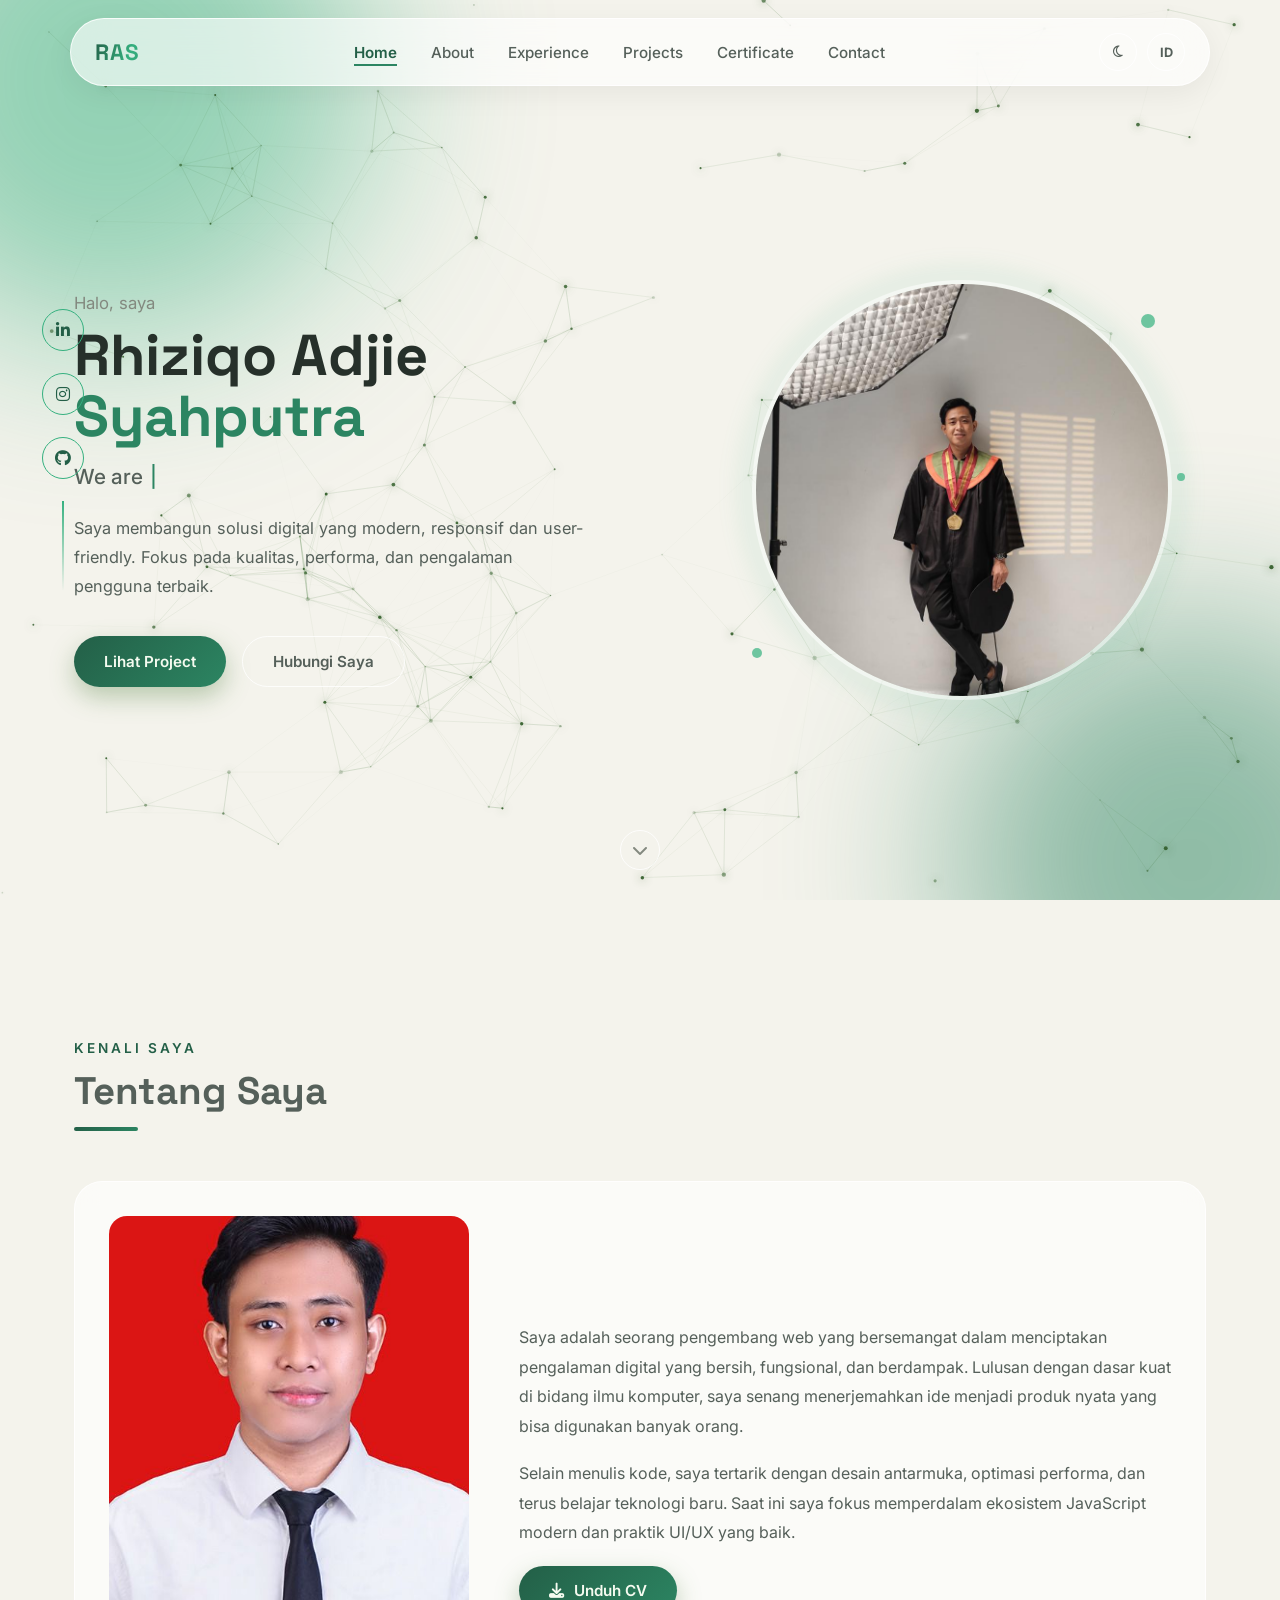
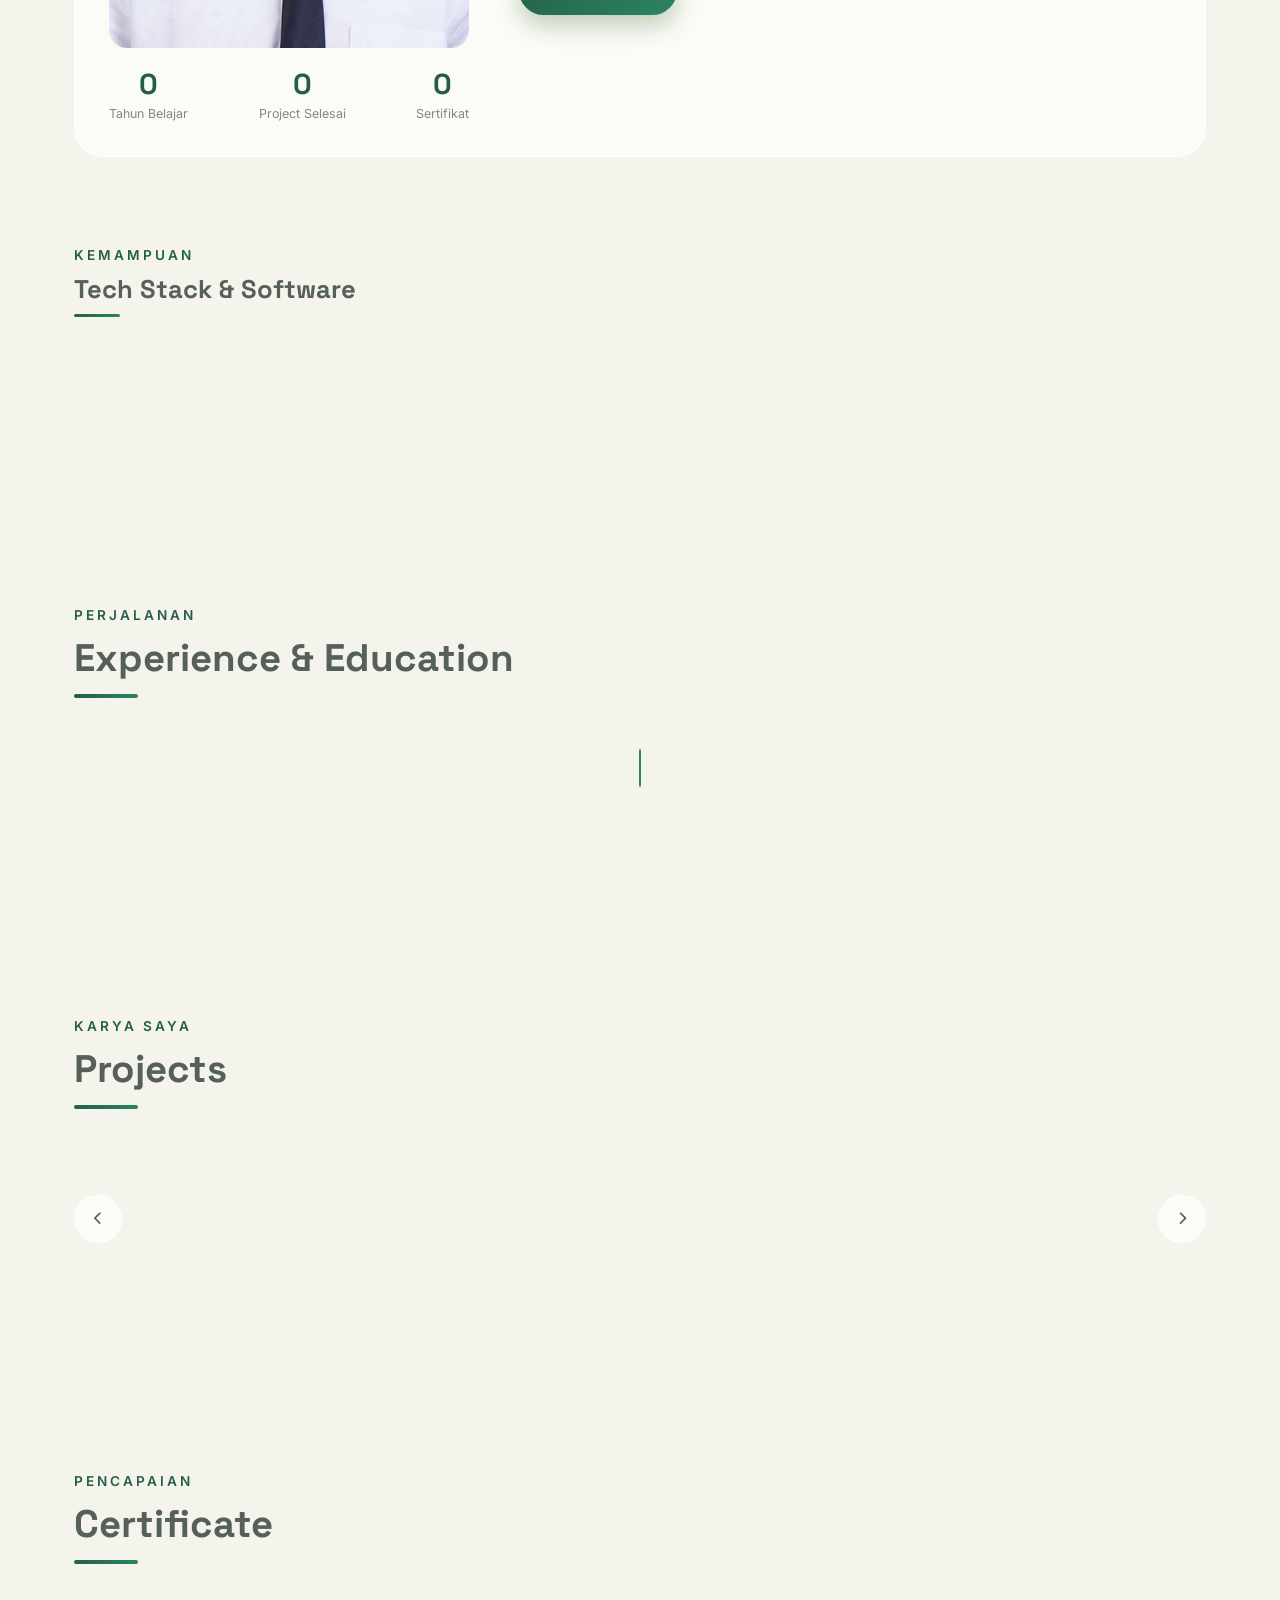
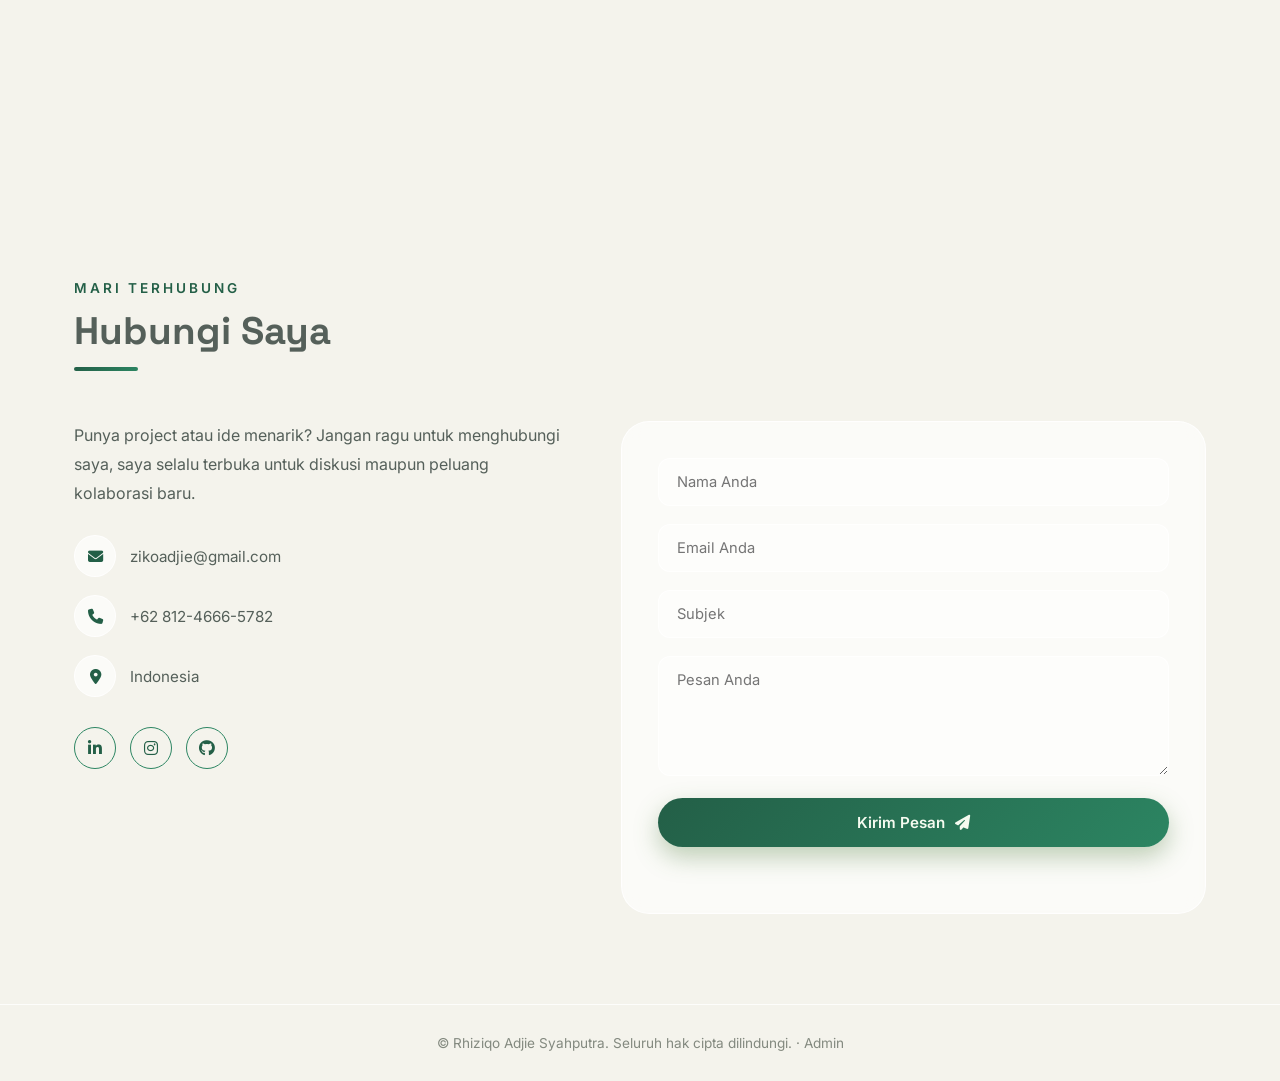
==== commit c935a7e3: "update cv" ====
--- a/portfolio/index.html
+++ b/portfolio/index.html
@@ -135,7 +135,7 @@
           Selain menulis kode, saya tertarik dengan desain antarmuka, optimasi performa, dan terus belajar teknologi baru. Saat ini saya fokus memperdalam ekosistem JavaScript modern dan praktik UI/UX yang baik.
         </p>
 
-        <a href="assets/CV - RHIZIQO ADJIE SYAHPUTRA.pdf" class="btn btn-primary" download data-i18n="about_btn_cv">
+        <a href="assets/CV RHIZIQO ADJIE SYAHPUTRA.pdf" class="btn btn-primary" download data-i18n="about_btn_cv">
           <i class="fa-solid fa-download"></i> Unduh CV
         </a>
       </div>
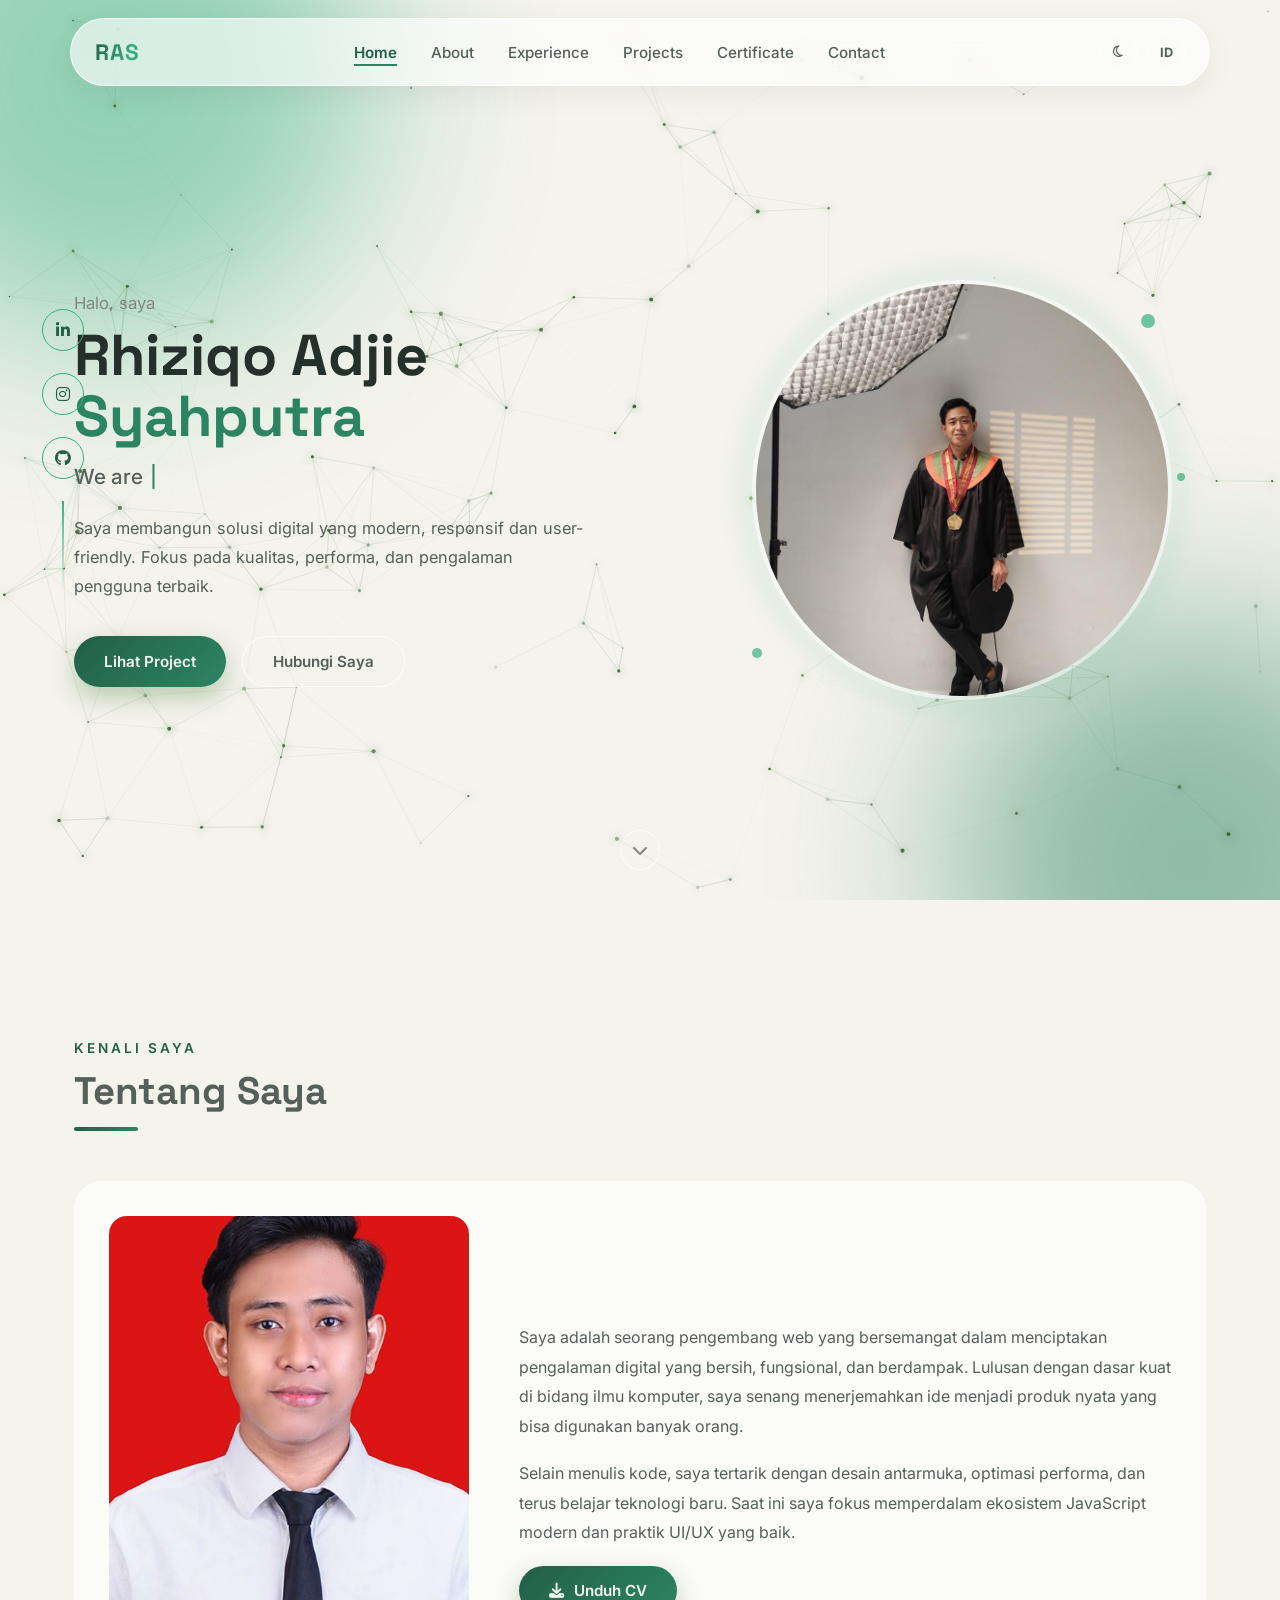
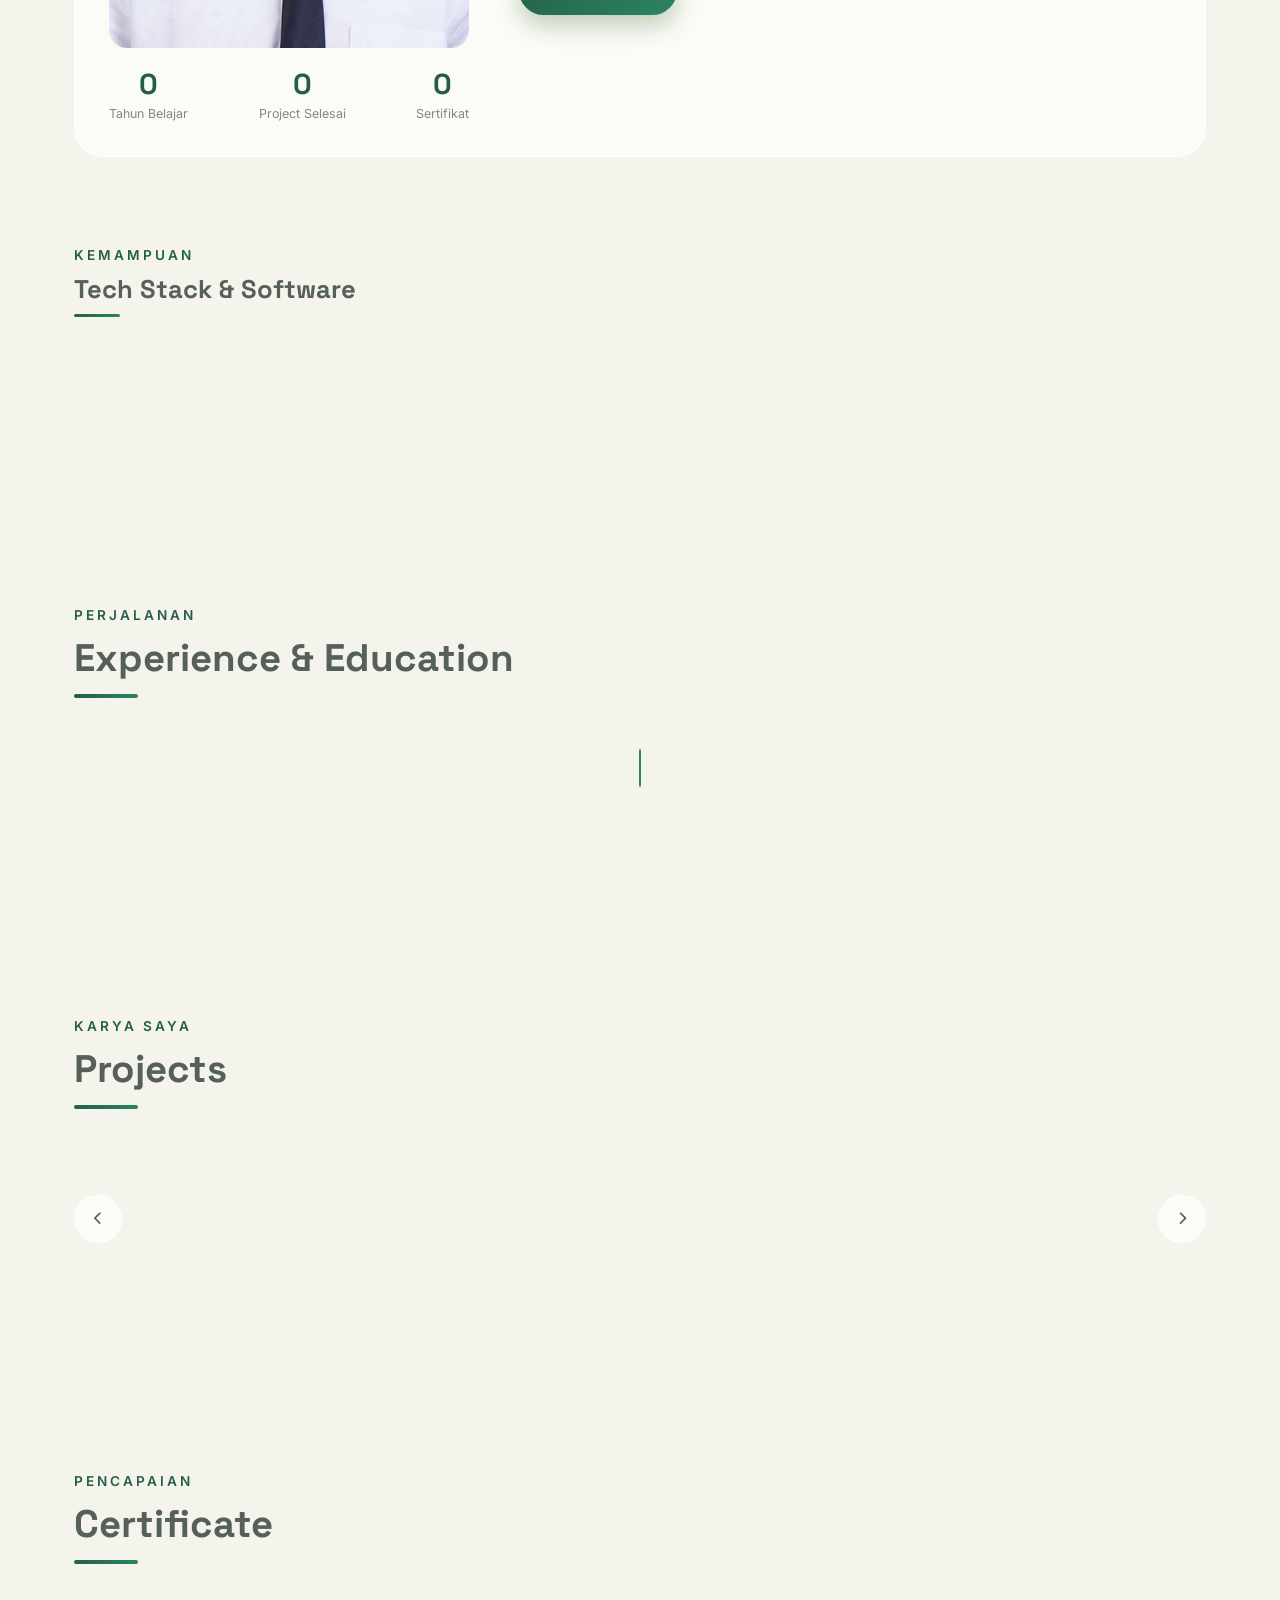
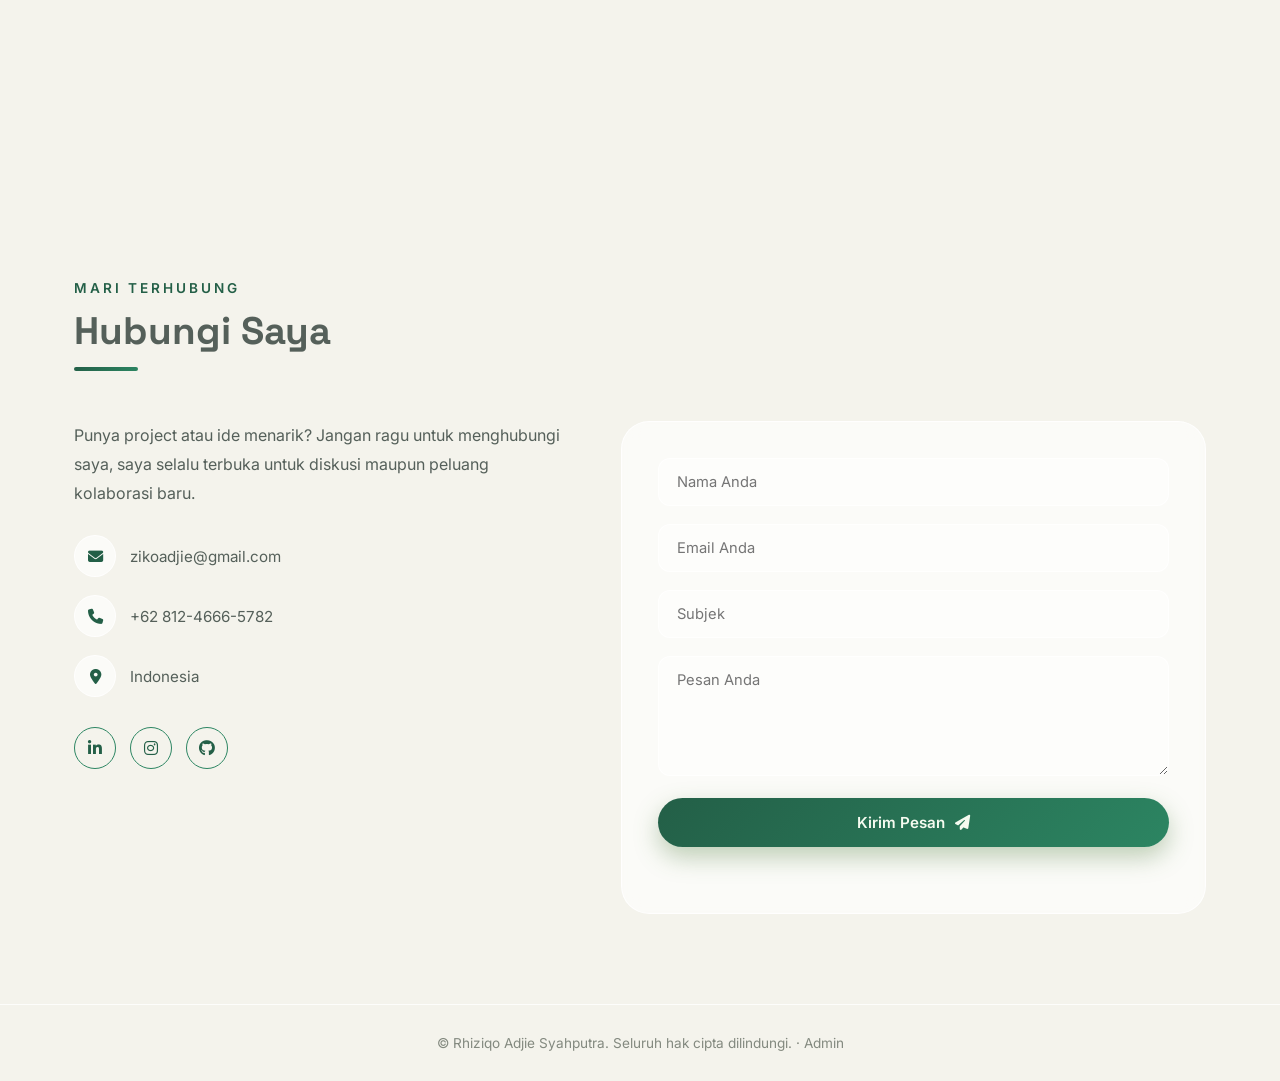
==== commit fdb02fd5: "cv" ====
--- a/portfolio/index.html
+++ b/portfolio/index.html
@@ -135,7 +135,7 @@
           Selain menulis kode, saya tertarik dengan desain antarmuka, optimasi performa, dan terus belajar teknologi baru. Saat ini saya fokus memperdalam ekosistem JavaScript modern dan praktik UI/UX yang baik.
         </p>
 
-        <a href="assets/CV RHIZIQO ADJIE SYAHPUTRA.pdf" class="btn btn-primary" download data-i18n="about_btn_cv">
+        <a href="assets/CV_RHIZIQO ADJIE SYAHPUTRA.pdf" class="btn btn-primary" download data-i18n="about_btn_cv">
           <i class="fa-solid fa-download"></i> Unduh CV
         </a>
       </div>
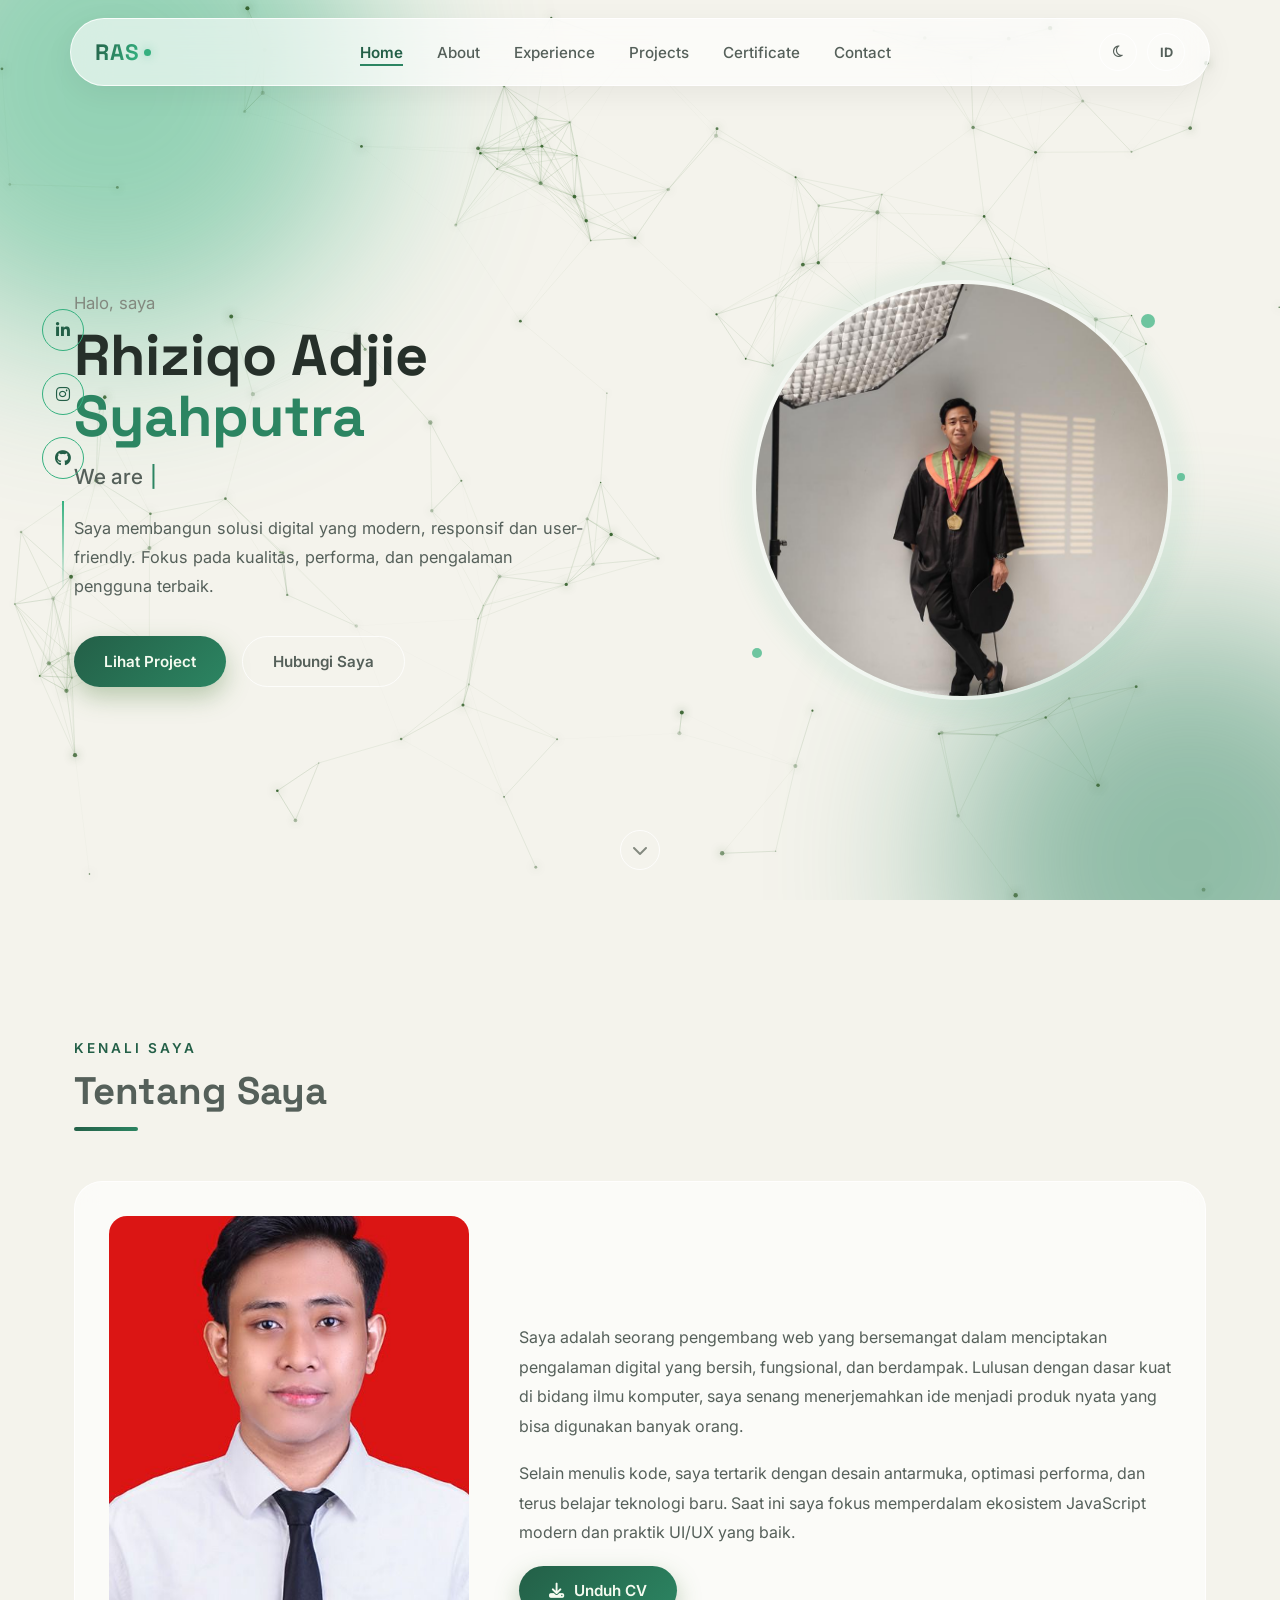
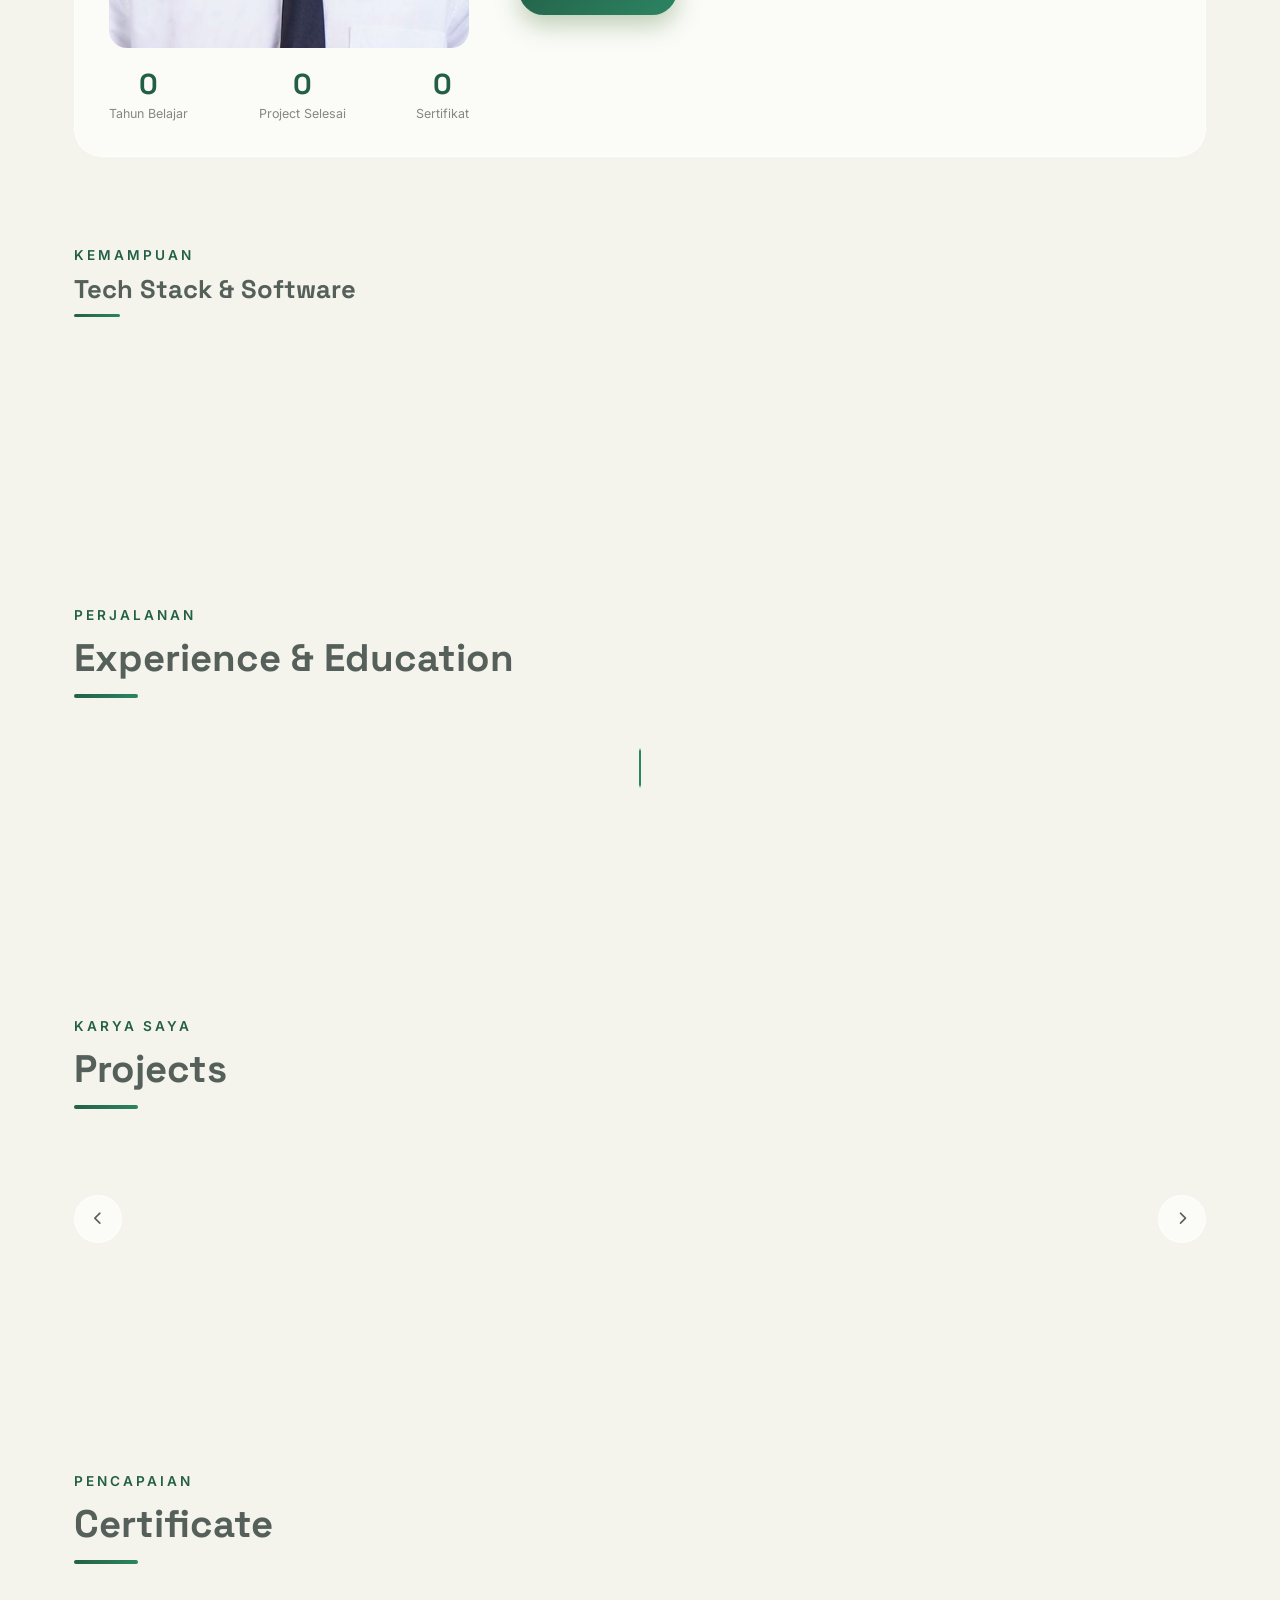
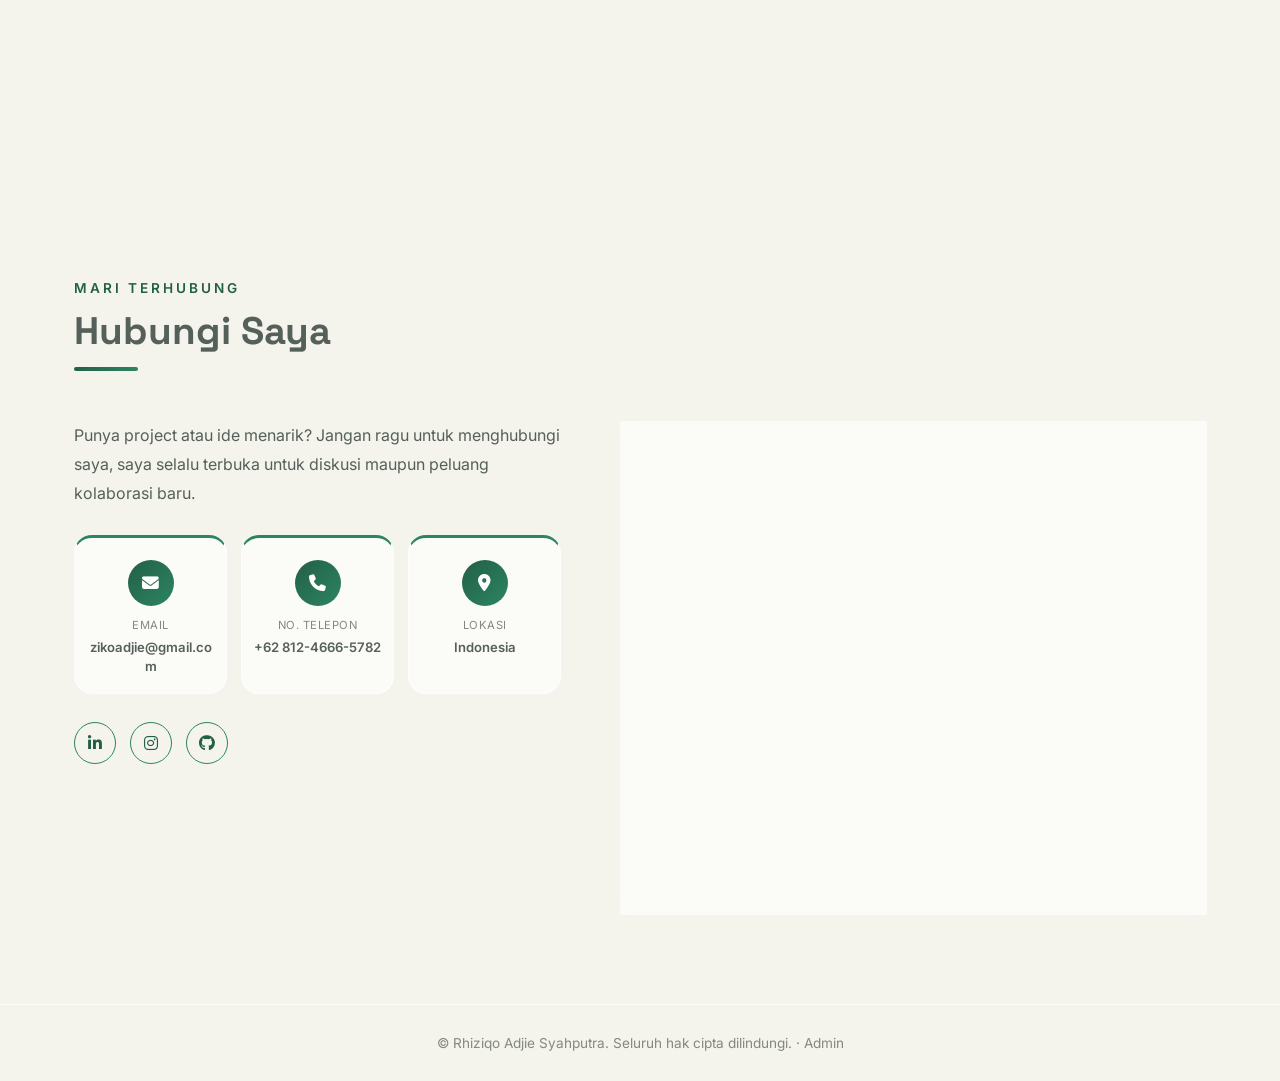
==== commit ca79b2dc: "update semua data" ====
--- a/portfolio/index.html
+++ b/portfolio/index.html
@@ -41,7 +41,7 @@
 <!-- ===== Navbar ===== -->
 <header class="navbar-wrap">
   <nav class="navbar" id="navbar">
-    <a href="#home" class="logo">RAS</a>
+    <a href="#home" class="logo">RAS<span class="logo-dot"></span></a>
 
     <ul class="nav-links" id="navLinks">
       <li><a href="#home" class="nav-link active" data-i18n="nav_home">Home</a></li>
@@ -205,23 +205,28 @@
       <div class="contact-info" data-aos="fade-right">
         <p data-i18n="contact_desc">Punya project atau ide menarik? Jangan ragu untuk menghubungi saya, saya selalu terbuka untuk diskusi maupun peluang kolaborasi baru.</p>
 
-        <div class="contact-item">
-          <i class="fa-solid fa-envelope"></i>
-          <span>zikoadjie@gmail.com</span>
-        </div>
-        <div class="contact-item">
-          <i class="fa-solid fa-phone"></i>
-          <span>+62 812-4666-5782</span>
-        </div>
-        <div class="contact-item">
-          <i class="fa-solid fa-location-dot"></i>
-          <span>Indonesia</span>
+        <div class="contact-cards">
+          <div class="contact-card" data-aos="fade-up" data-aos-delay="0">
+            <div class="contact-card-icon"><i class="fa-solid fa-envelope"></i></div>
+            <span class="contact-card-label" data-i18n="contact_label_email">Email</span>
+            <span class="contact-card-value" id="contactEmail">zikoadjie@gmail.com</span>
+          </div>
+          <div class="contact-card" data-aos="fade-up" data-aos-delay="100">
+            <div class="contact-card-icon"><i class="fa-solid fa-phone"></i></div>
+            <span class="contact-card-label" data-i18n="contact_label_phone">No. Telepon</span>
+            <span class="contact-card-value" id="contactPhone">+62 812-4666-5782</span>
+          </div>
+          <div class="contact-card" data-aos="fade-up" data-aos-delay="200">
+            <div class="contact-card-icon"><i class="fa-solid fa-location-dot"></i></div>
+            <span class="contact-card-label" data-i18n="contact_label_location">Lokasi</span>
+            <span class="contact-card-value" id="contactLocation">Indonesia</span>
+          </div>
         </div>
 
         <div class="contact-socials">
-          <a href="#" aria-label="LinkedIn"><i class="fa-brands fa-linkedin-in"></i></a>
-          <a href="#" aria-label="Instagram"><i class="fa-brands fa-instagram"></i></a>
-          <a href="#" aria-label="GitHub"><i class="fa-brands fa-github"></i></a>
+          <a href="https://linkedin.com/in/rhiziqoadjies" aria-label="LinkedIn"><i class="fa-brands fa-linkedin-in"></i></a>
+          <a href="https://instagram.com/zikoadjie_" aria-label="Instagram"><i class="fa-brands fa-instagram"></i></a>
+          <a href="https://github.com/rhiziqoadjie" aria-label="GitHub"><i class="fa-brands fa-github"></i></a>
         </div>
       </div>
 
--- a/portfolio/assets/css/style.css
+++ b/portfolio/assets/css/style.css
@@ -1,9 +1,4 @@
 :root{
-    /* ---- color tokens (light) ----
-       Palet terang versi baru: latar netral hangat (bukan
-       hijau pucat merata) dengan aksen teal-emerald yang
-       lebih segar, supaya hijau hanya muncul di elemen
-       aksen/interaktif, bukan mendominasi seluruh layar. */
     --bg: #f4f3ec;
     --bg-soft: #ece9de;
     --text-main: #f7faf2;
@@ -67,8 +62,7 @@
   button{font-family:inherit;border:none;background:none;cursor:pointer;}
   
   ::selection{background:var(--accent);color:#0e140a;}
-  
-  /* ---------------- background blobs ---------------- */
+ 
   .bg-decor{position:fixed;inset:0;z-index:-2;overflow:hidden;pointer-events:none;}
   .blob{position:absolute;border-radius:50%;filter:blur(90px);opacity:.5;}
   .blob-1{width:520px;height:520px;background:var(--accent);top:-180px;left:-150px;animation:float1 18s ease-in-out infinite;}
@@ -548,22 +542,60 @@
     .lightbox-nav.right{right:8px;}
   }
   
+/* ================= CONTACT ================= */
   .contact-grid{display:grid;grid-template-columns:1fr 1.2fr;gap:60px;}
   .contact-info p{line-height:1.8;margin-bottom:28px;}
-  .contact-item{display:flex;align-items:center;gap:14px;margin-bottom:18px;font-size:.95rem;}
-  .contact-item i{
-    width:42px;height:42px;border-radius:50%;background:var(--card-bg);border:1px solid var(--card-border);
-    display:flex;align-items:center;justify-content:center;color:var(--accent-dark);
-  }
-  [data-theme="dark"] .contact-item i{color:var(--accent);}
-  .contact-socials{display:flex;gap:14px;margin-top:30px;}
+
+  .contact-cards{display:grid;grid-template-columns:repeat(3,1fr);gap:14px;margin-bottom:28px;}
+  .contact-card{
+    position:relative;background:var(--card-bg);
+    border:1px solid var(--card-border);
+    border-top:3px solid var(--accent-2);
+    border-radius:var(--radius-md);
+    padding:22px 12px 18px;text-align:center;
+    transition:transform .3s cubic-bezier(.4,0,.2,1), box-shadow .3s, border-color .3s;
+    cursor:default;overflow:hidden;
+  }
+  .contact-card::before{
+    content:'';position:absolute;inset:0;
+    background:radial-gradient(circle at 50% 0%, var(--glow), transparent 70%);
+    opacity:0;transition:opacity .35s;
+  }
+  .contact-card:hover{
+    transform:scale(1.07) translateY(-5px);
+    box-shadow:0 18px 36px rgba(0,0,0,0.14);
+    border-color:var(--accent-2);
+  }
+  .contact-card:hover::before{opacity:1;}
+  .contact-card-icon{
+    width:46px;height:46px;border-radius:50%;margin:0 auto 12px;
+    background:linear-gradient(135deg,var(--accent-dark),var(--accent-2));color:#fff;
+    display:flex;align-items:center;justify-content:center;font-size:1.05rem;
+    transition:var(--transition);position:relative;z-index:1;
+  }
+  .contact-card:hover .contact-card-icon{transform:scale(1.18) rotate(-6deg);box-shadow:0 0 22px var(--glow);}
+  .contact-card-label{
+    display:block;font-size:.7rem;color:var(--text-muted);text-transform:uppercase;
+    letter-spacing:.5px;margin-bottom:6px;position:relative;z-index:1;
+  }
+  .contact-card-value{
+    display:block;font-size:.82rem;font-weight:600;color:var(--text-body);
+    word-break:break-word;line-height:1.4;position:relative;z-index:1;
+  }
+  [data-theme="dark"] .contact-card-value{color:var(--text-main);}
+
+  @media (max-width:700px){
+    .contact-cards{grid-template-columns:1fr;}
+  }
+
+  .contact-socials{display:flex;gap:14px;margin-top:4px;}
   .contact-socials a{
     width:42px;height:42px;border-radius:50%;border:1.5px solid var(--accent-2);
     display:flex;align-items:center;justify-content:center;color:var(--accent-dark);transition:var(--transition);
   }
   [data-theme="dark"] .contact-socials a{color:var(--accent);}
   .contact-socials a:hover{background:var(--accent-2);color:#fff;}
-  
+
   .contact-form{
     background:var(--card-bg);border:1px solid var(--card-border);border-radius:var(--radius-lg);
     padding:36px;backdrop-filter:blur(10px);
@@ -577,7 +609,7 @@
   [data-theme="dark"] .form-row input,[data-theme="dark"] .form-row textarea{background:rgba(255,255,255,0.03);color:var(--text-main);}
   .form-row input:focus, .form-row textarea:focus{outline:none;border-color:var(--accent-2);box-shadow:0 0 0 3px var(--glow);}
   .form-status{margin-top:14px;font-size:.85rem;text-align:center;min-height:1.2em;}
-  
+
   @media (max-width:860px){.contact-grid{grid-template-columns:1fr;}}
   
   /* ================= FOOTER ================= */
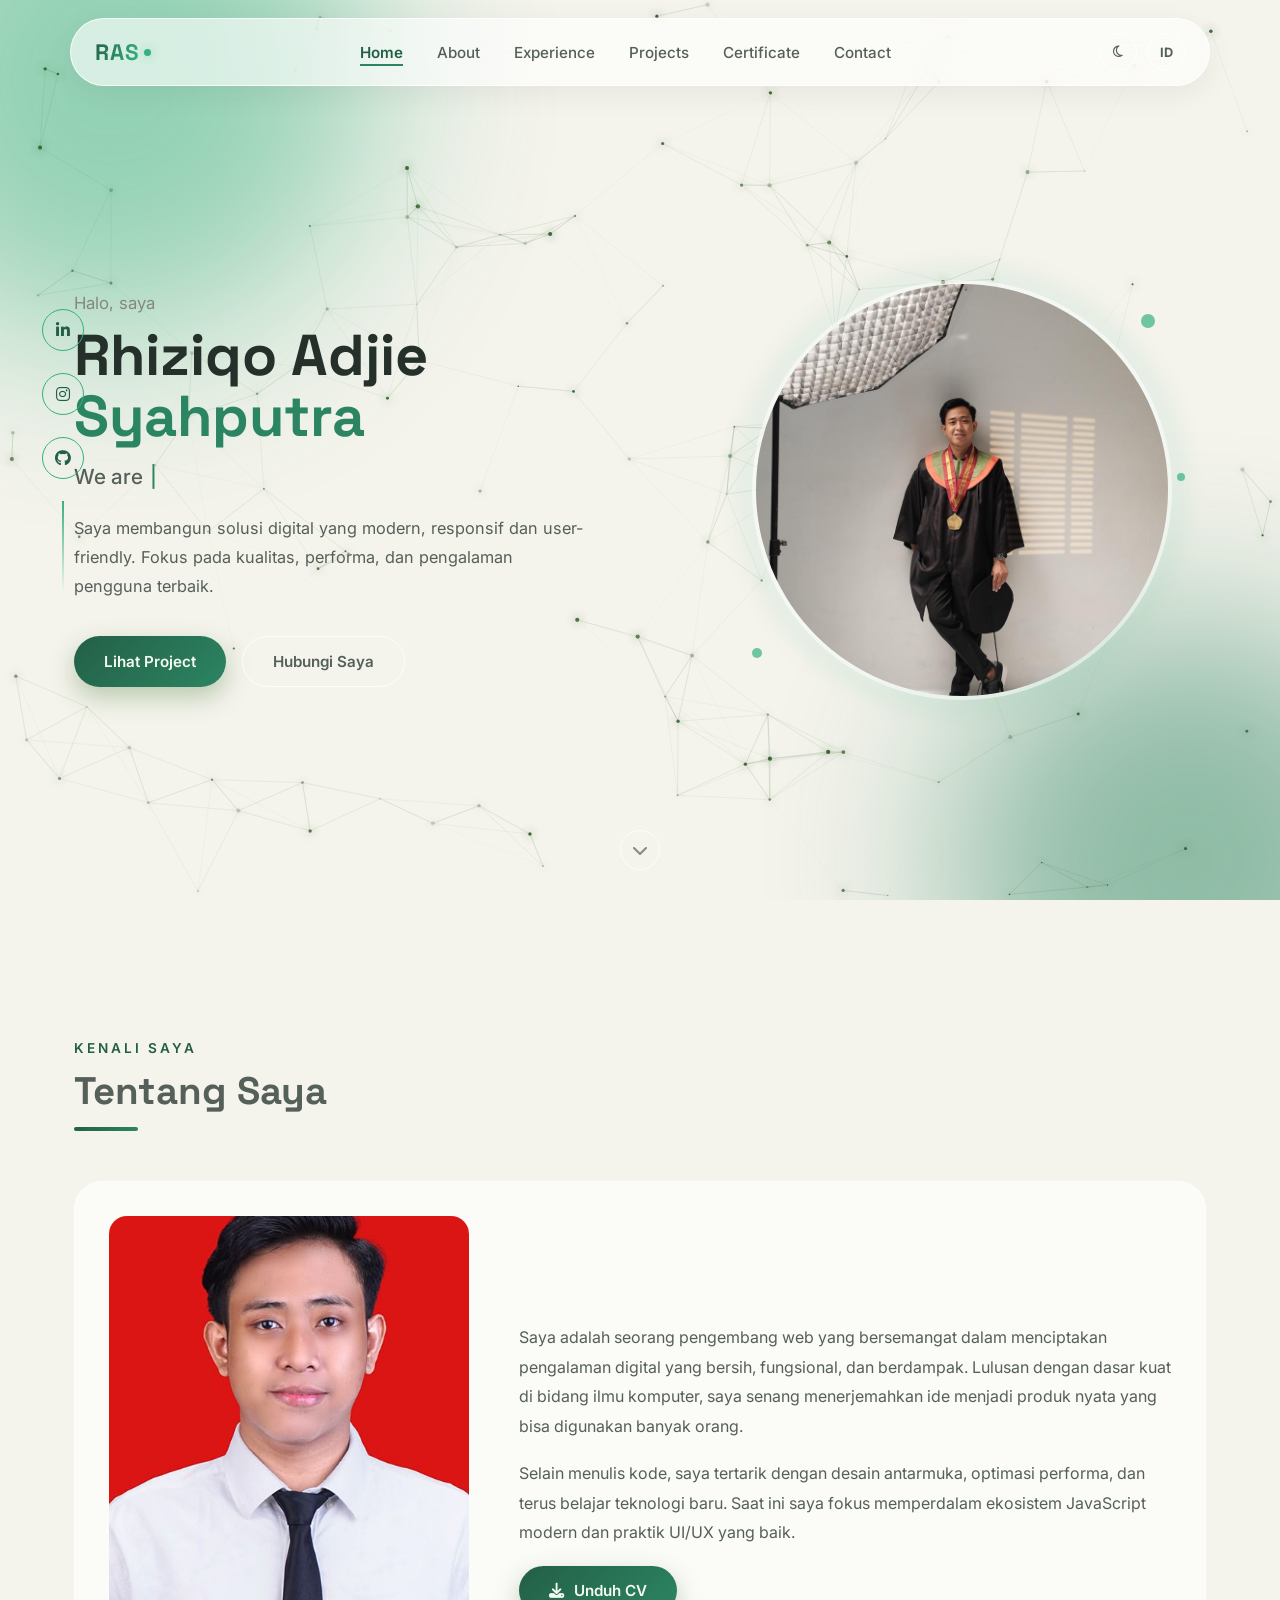
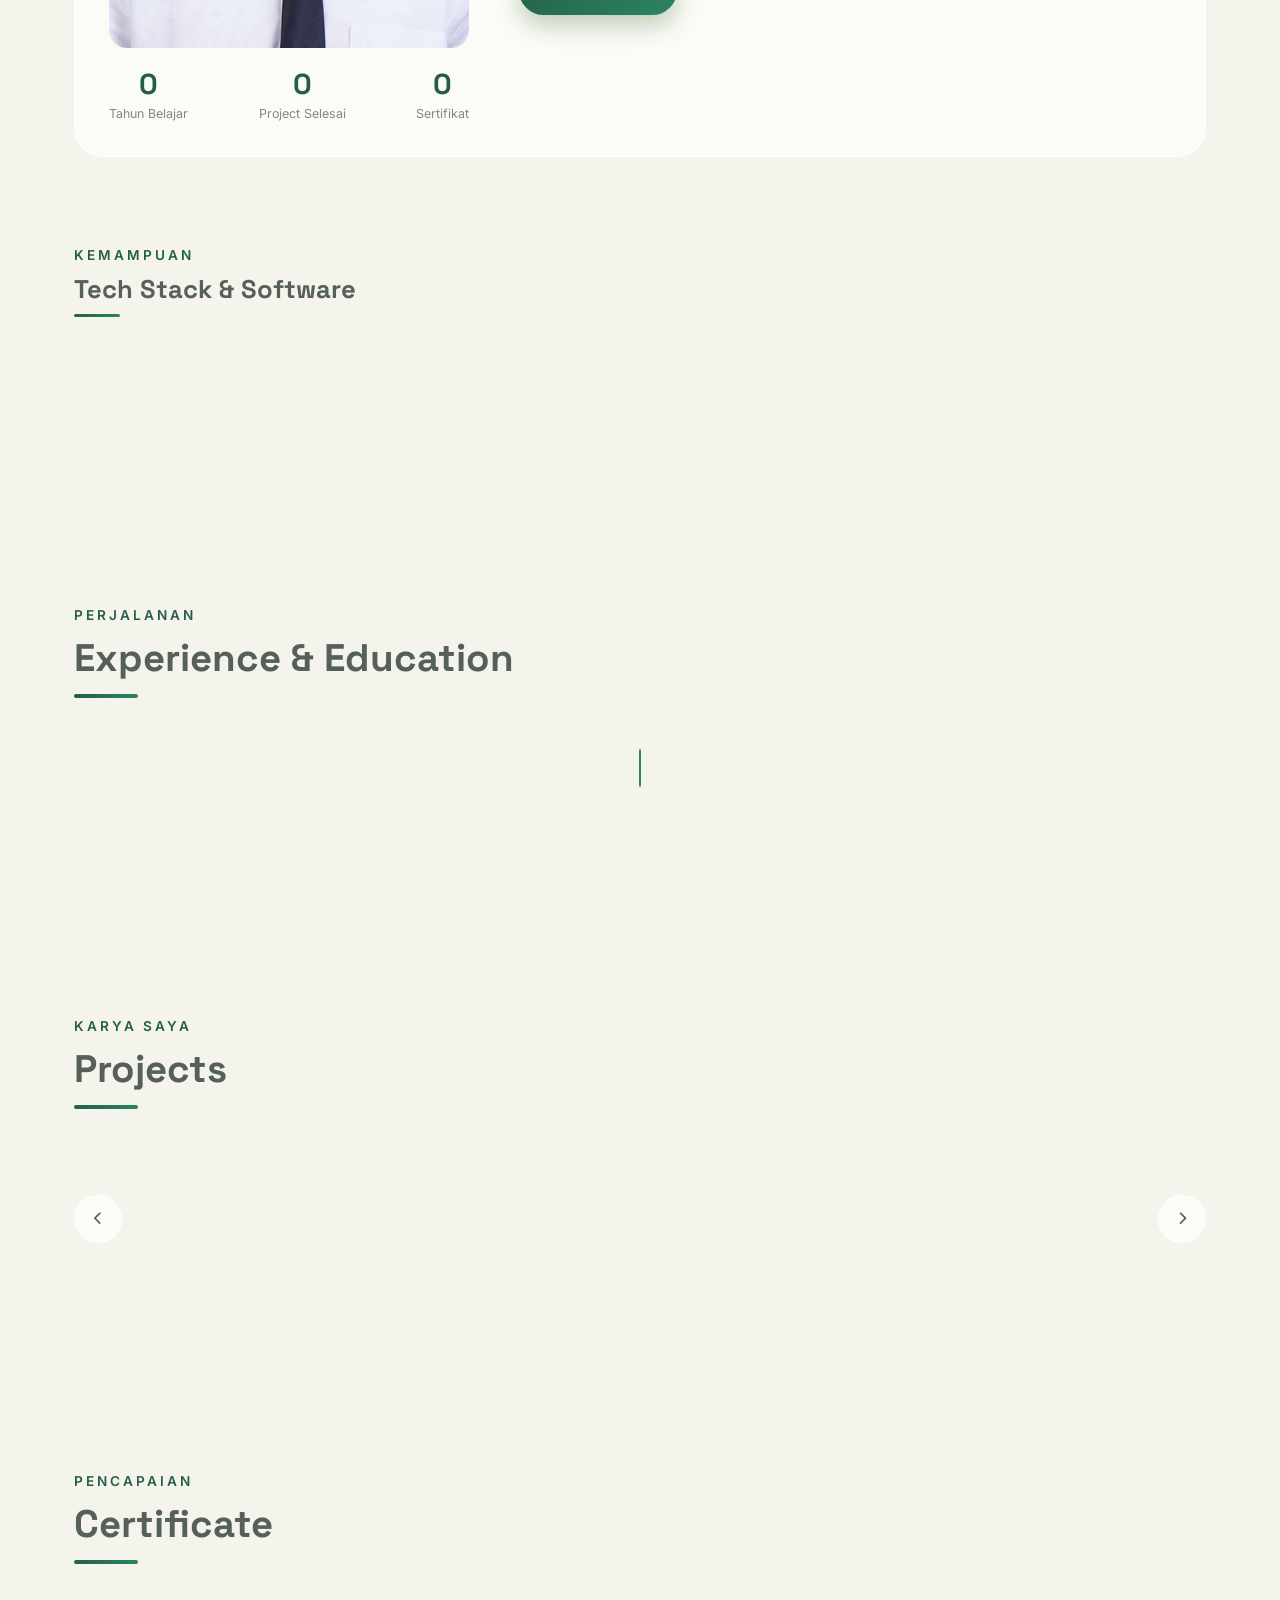
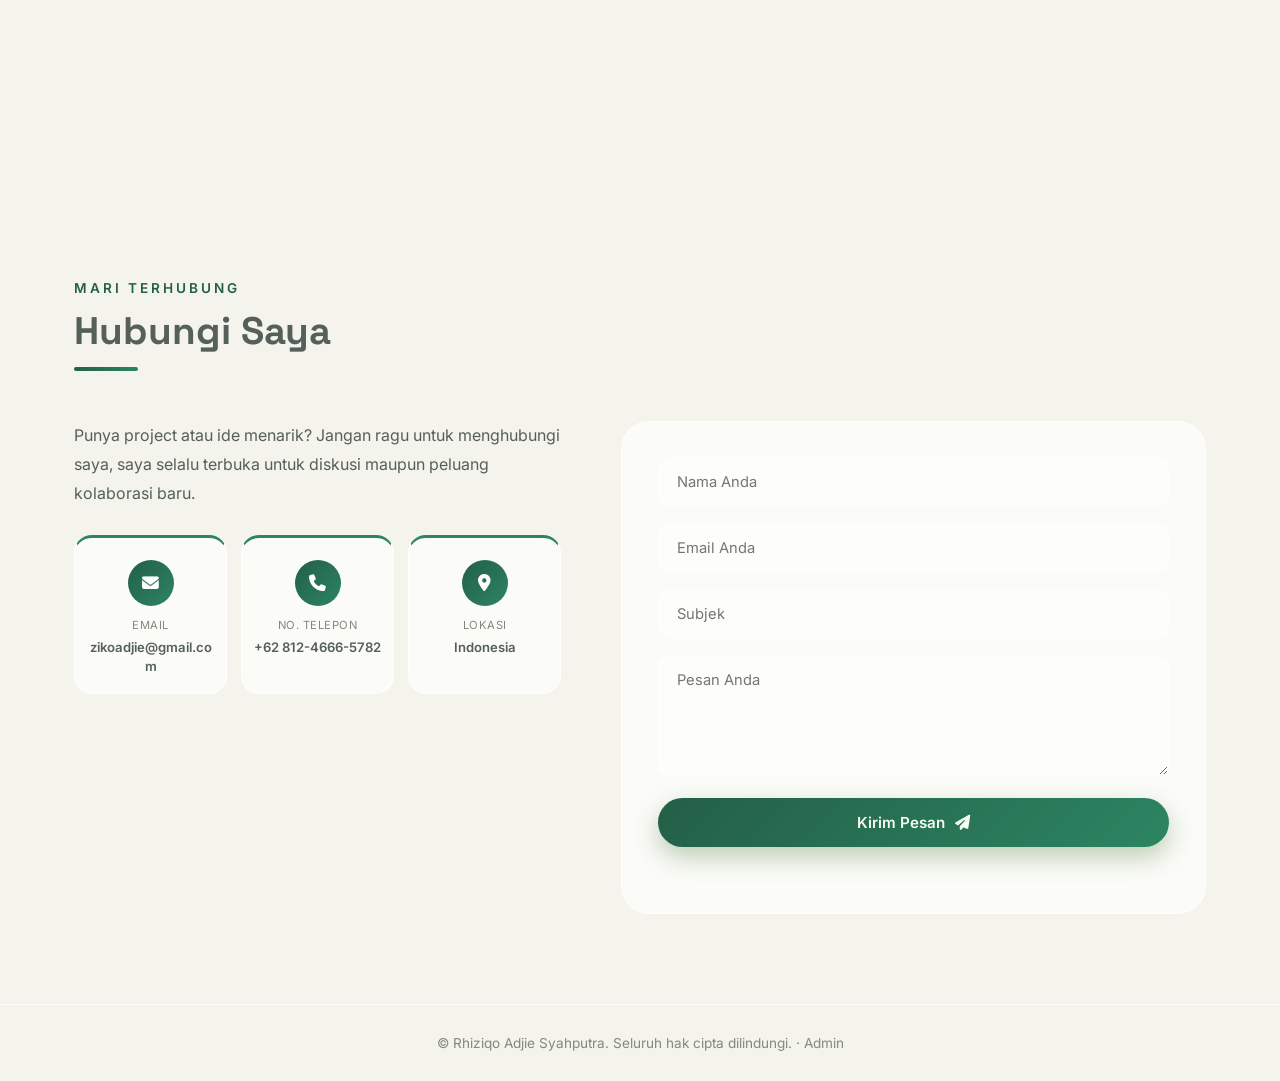
==== commit d7847934: "hapus social media" ====
--- a/portfolio/index.html
+++ b/portfolio/index.html
@@ -222,12 +222,6 @@
             <span class="contact-card-value" id="contactLocation">Indonesia</span>
           </div>
         </div>
-
-        <div class="contact-socials">
-          <a href="https://linkedin.com/in/rhiziqoadjies" aria-label="LinkedIn"><i class="fa-brands fa-linkedin-in"></i></a>
-          <a href="https://instagram.com/zikoadjie_" aria-label="Instagram"><i class="fa-brands fa-instagram"></i></a>
-          <a href="https://github.com/rhiziqoadjie" aria-label="GitHub"><i class="fa-brands fa-github"></i></a>
-        </div>
       </div>
 
       <form class="contact-form" id="contactForm" data-aos="fade-left" action="https://formspree.io/f/mojojjlv" method="POST">
--- a/portfolio/assets/css/style.css
+++ b/portfolio/assets/css/style.css
@@ -126,7 +126,7 @@
   .logo-dot{
     width:7px;height:7px;border-radius:50%;flex-shrink:0;
     background:var(--accent);box-shadow:0 0 10px var(--glow);
-    animation:logoDotPulse 1.8s ease-in-out infinite;
+    animation:logoDotPulse 2.5s ease-in-out infinite alternate;
   }
   @keyframes logoDotPulse{
     0%,100%{opacity:.45;transform:scale(.75);}
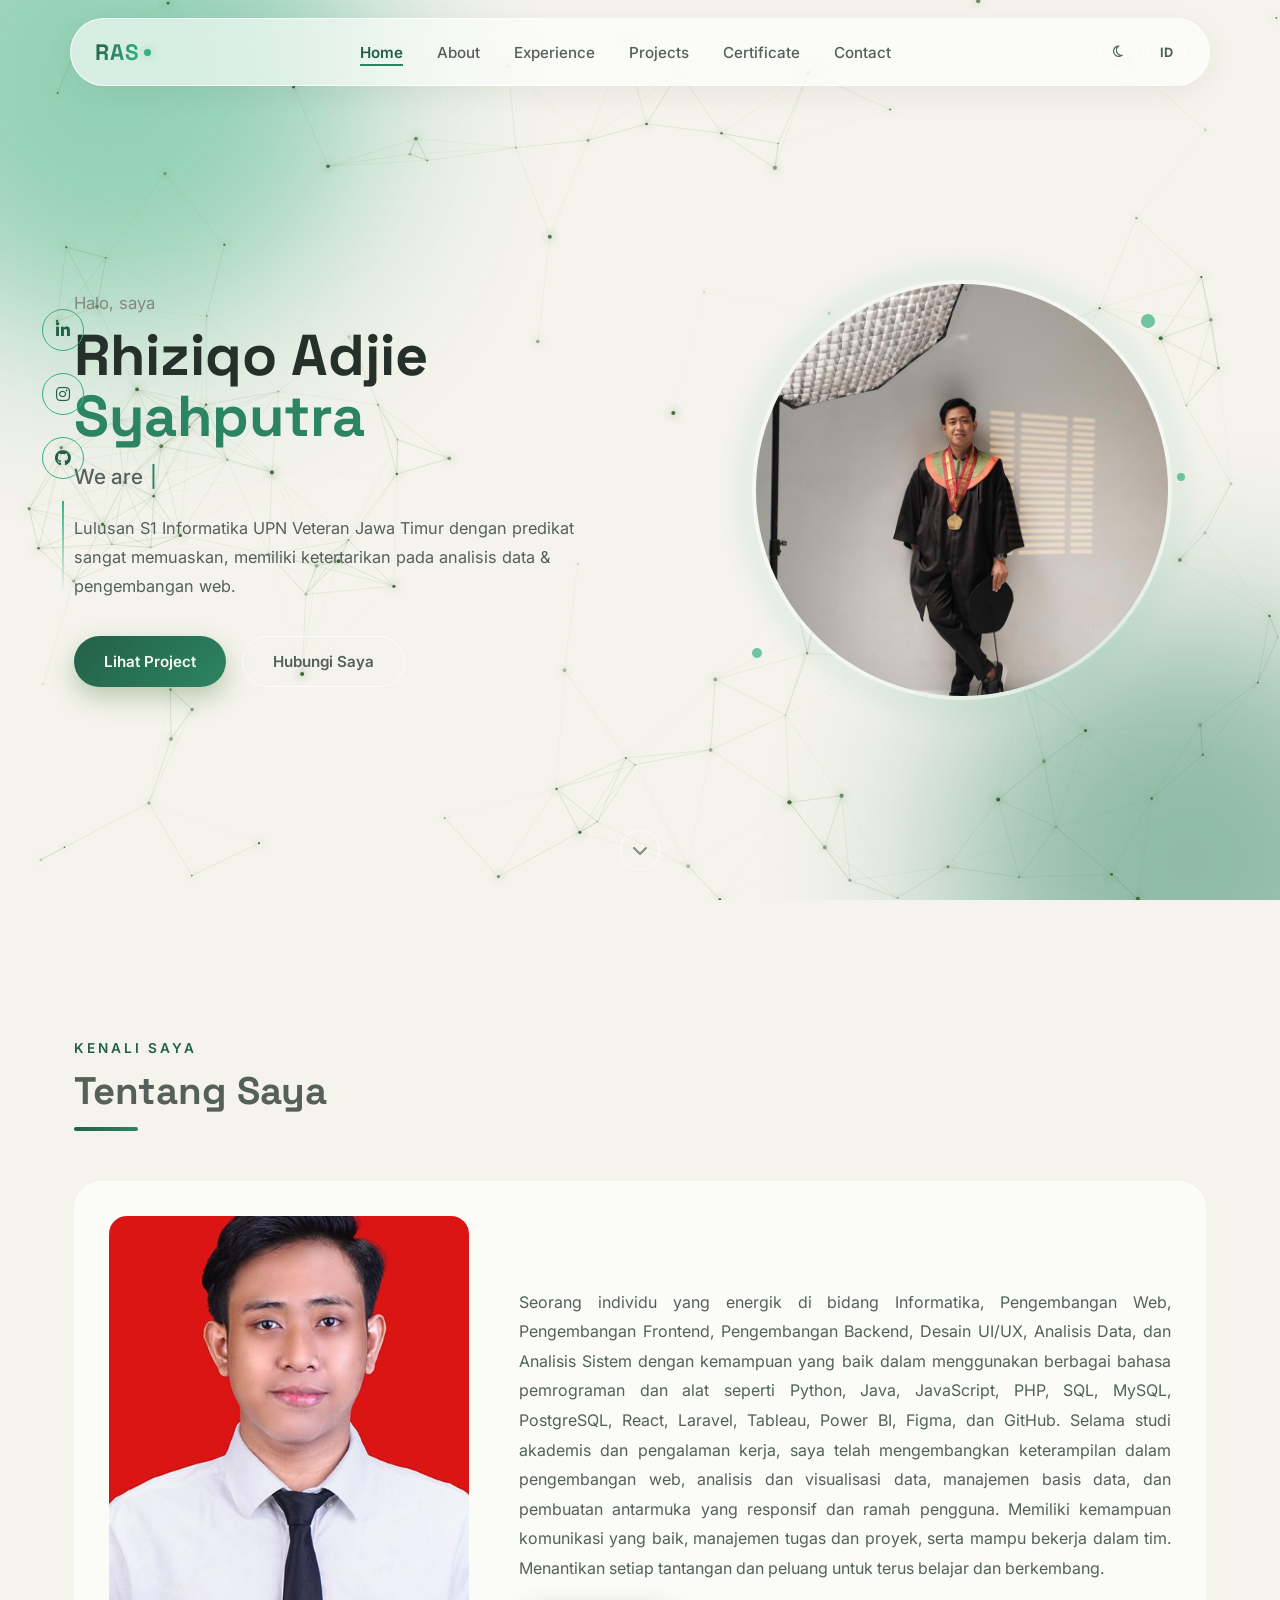
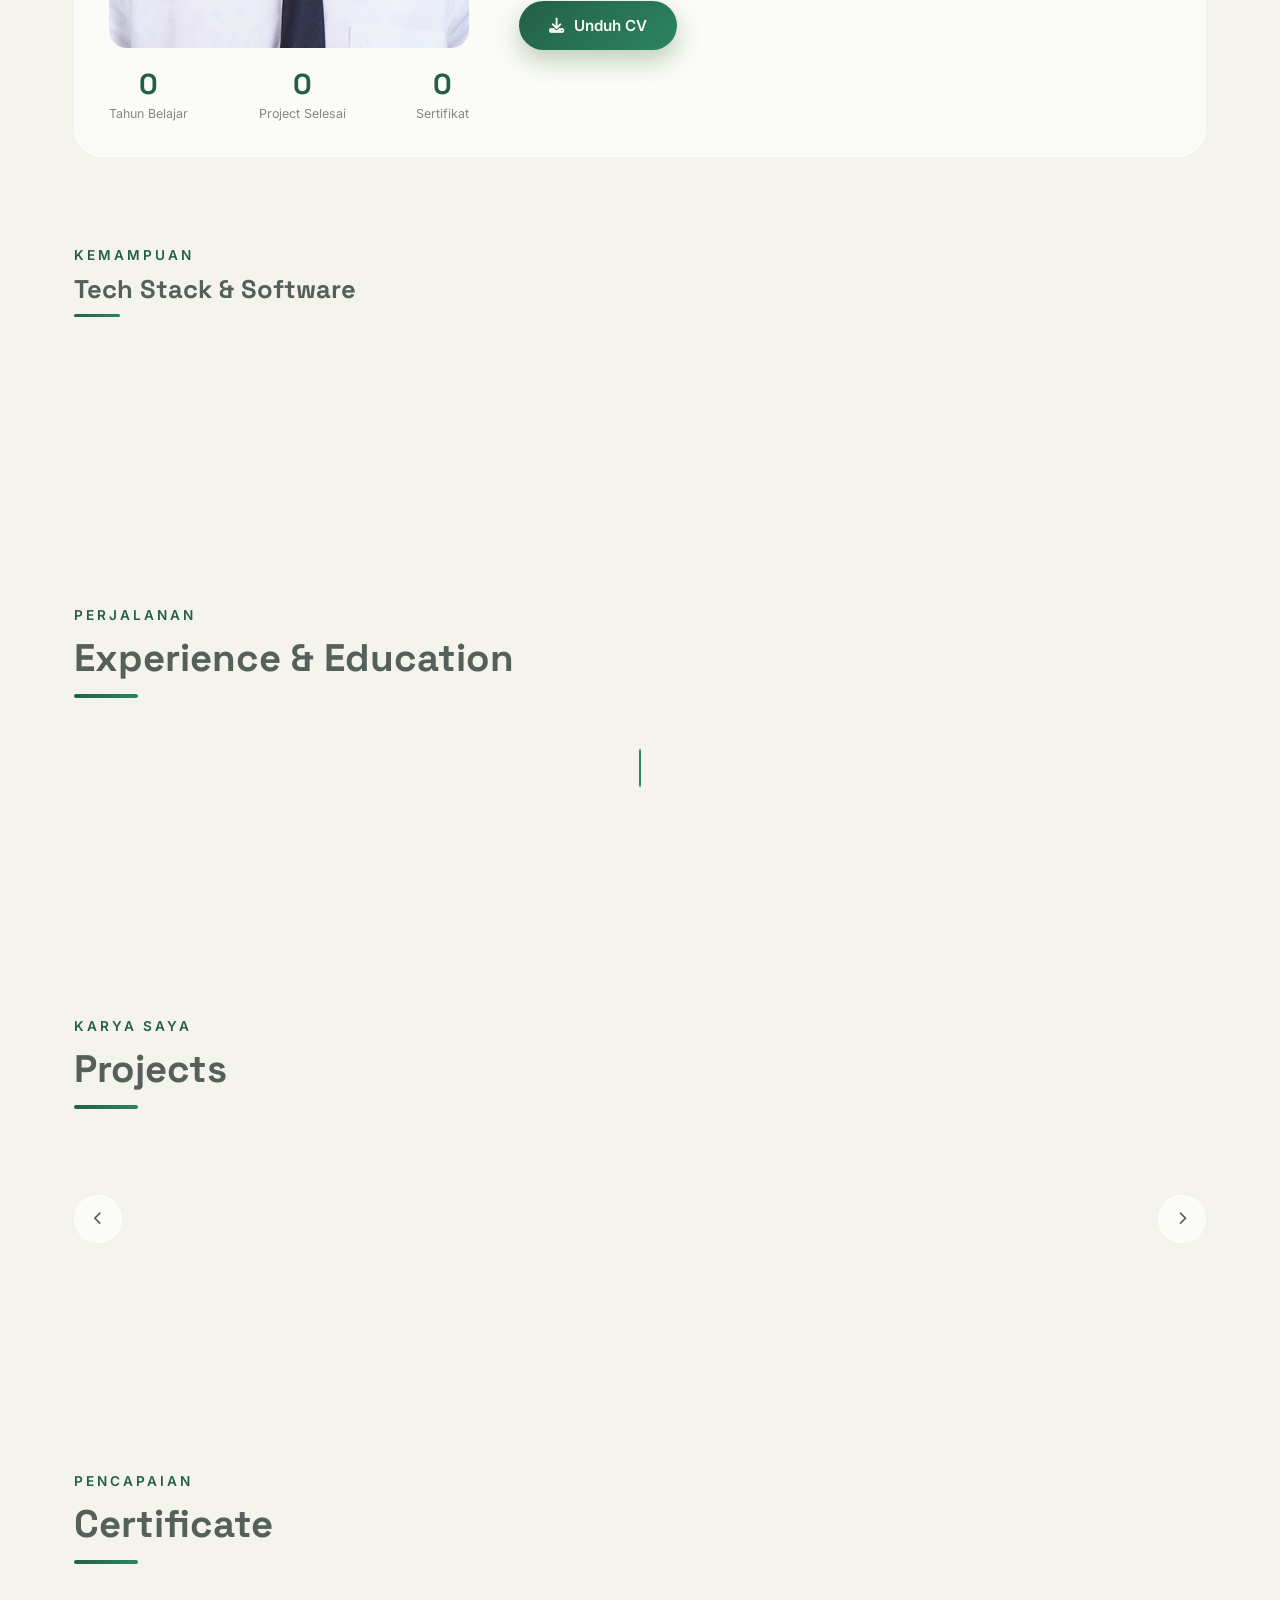
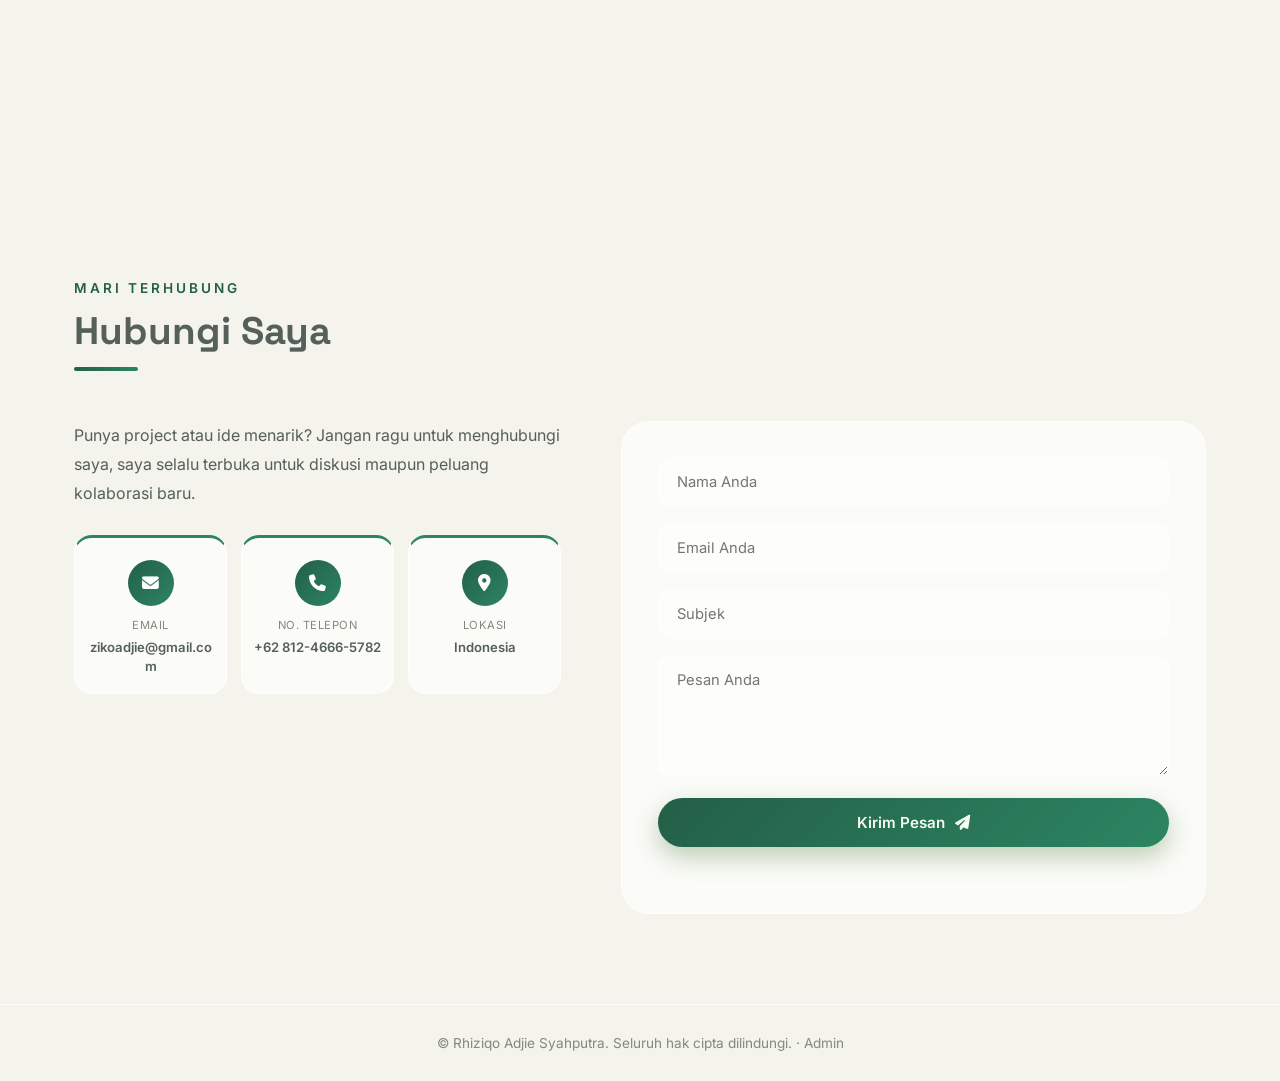
==== commit c14f2e89: "update" ====
--- a/portfolio/index.html
+++ b/portfolio/index.html
@@ -77,7 +77,7 @@
         <span data-i18n="hero_we">We are</span> <span id="typed" class="typed-text"></span><span class="cursor">|</span>
       </p>
       <p class="hero-desc" data-aos="fade-up" data-aos-delay="300" data-i18n="hero_desc">
-        Saya membangun solusi digital yang modern, responsif dan user-friendly. Fokus pada kualitas, performa, dan pengalaman pengguna terbaik.
+        Lulusan S1 Informatika UPN Veteran Jawa Timur dengan predikat sangat memuaskan, memiliki ketertarikan pada analisis data & pengembangan web.
       </p>
       <div class="hero-actions" data-aos="fade-up" data-aos-delay="400">
         <a href="#projects" class="btn btn-primary" data-i18n="hero_btn_project">Lihat Project</a>
@@ -128,13 +128,10 @@
       </div>
 
       <div class="about-frame-content">
-        <p data-i18n="about_p1">
-          Saya adalah seorang pengembang web yang bersemangat dalam menciptakan pengalaman digital yang bersih, fungsional, dan berdampak. Lulusan dengan dasar kuat di bidang ilmu komputer, saya senang menerjemahkan ide menjadi produk nyata yang bisa digunakan banyak orang.
+        <p data-i18n="about_p1" style="text-align: justify">
+          Seorang individu yang energik di bidang Informatika, Pengembangan Web, Pengembangan Frontend, Pengembangan Backend, Desain UI/UX, Analisis Data, dan Analisis Sistem dengan kemampuan yang baik dalam menggunakan berbagai bahasa pemrograman dan alat seperti Python, Java, JavaScript, PHP, SQL, MySQL, PostgreSQL, React, Laravel, Tableau, Power BI, Figma, dan GitHub. Selama studi akademis dan pengalaman kerja, saya telah mengembangkan keterampilan dalam pengembangan web, analisis dan visualisasi data, manajemen basis data, dan pembuatan antarmuka yang responsif dan ramah pengguna. Memiliki kemampuan komunikasi yang baik, manajemen tugas dan proyek, serta mampu bekerja dalam tim. Menantikan setiap tantangan dan peluang untuk terus belajar dan berkembang.
         </p>
-        <p data-i18n="about_p2">
-          Selain menulis kode, saya tertarik dengan desain antarmuka, optimasi performa, dan terus belajar teknologi baru. Saat ini saya fokus memperdalam ekosistem JavaScript modern dan praktik UI/UX yang baik.
-        </p>
-
+        
         <a href="assets/CV_RHIZIQO ADJIE SYAHPUTRA.pdf" class="btn btn-primary" download data-i18n="about_btn_cv">
           <i class="fa-solid fa-download"></i> Unduh CV
         </a>
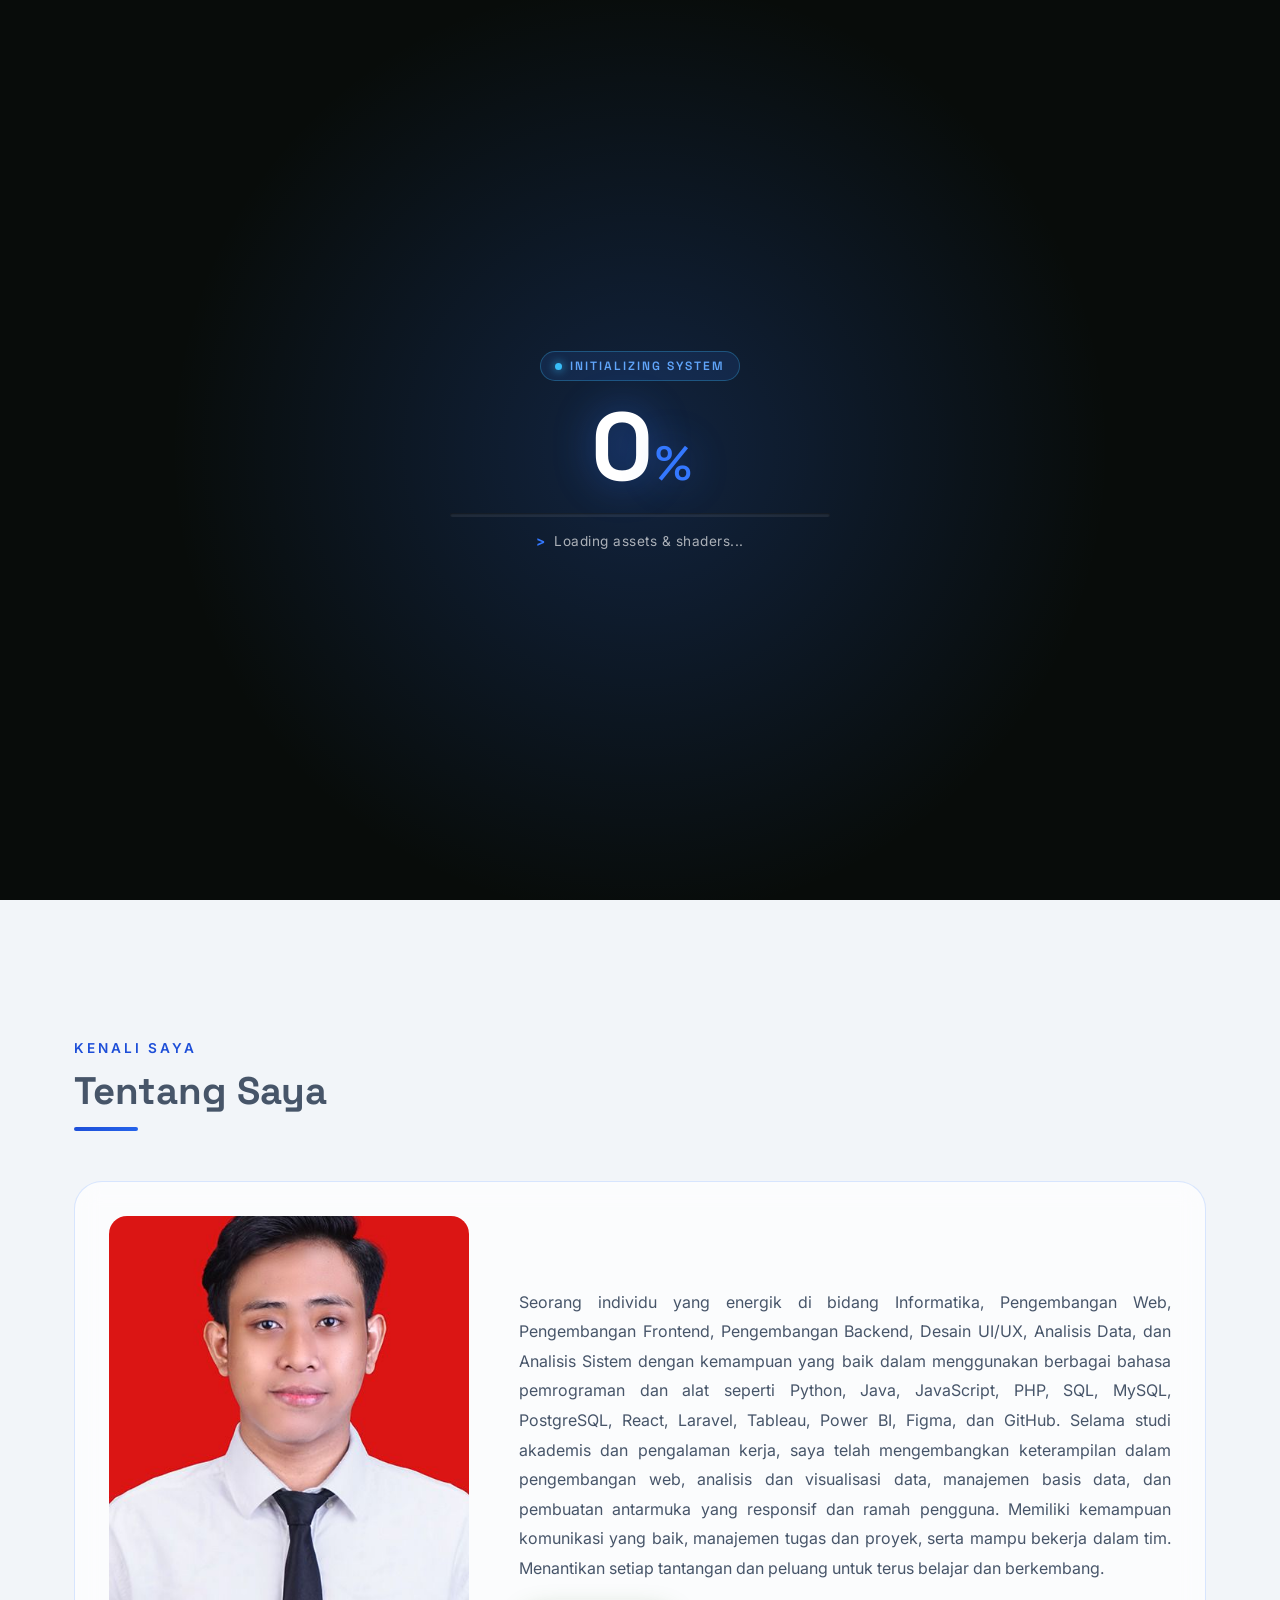
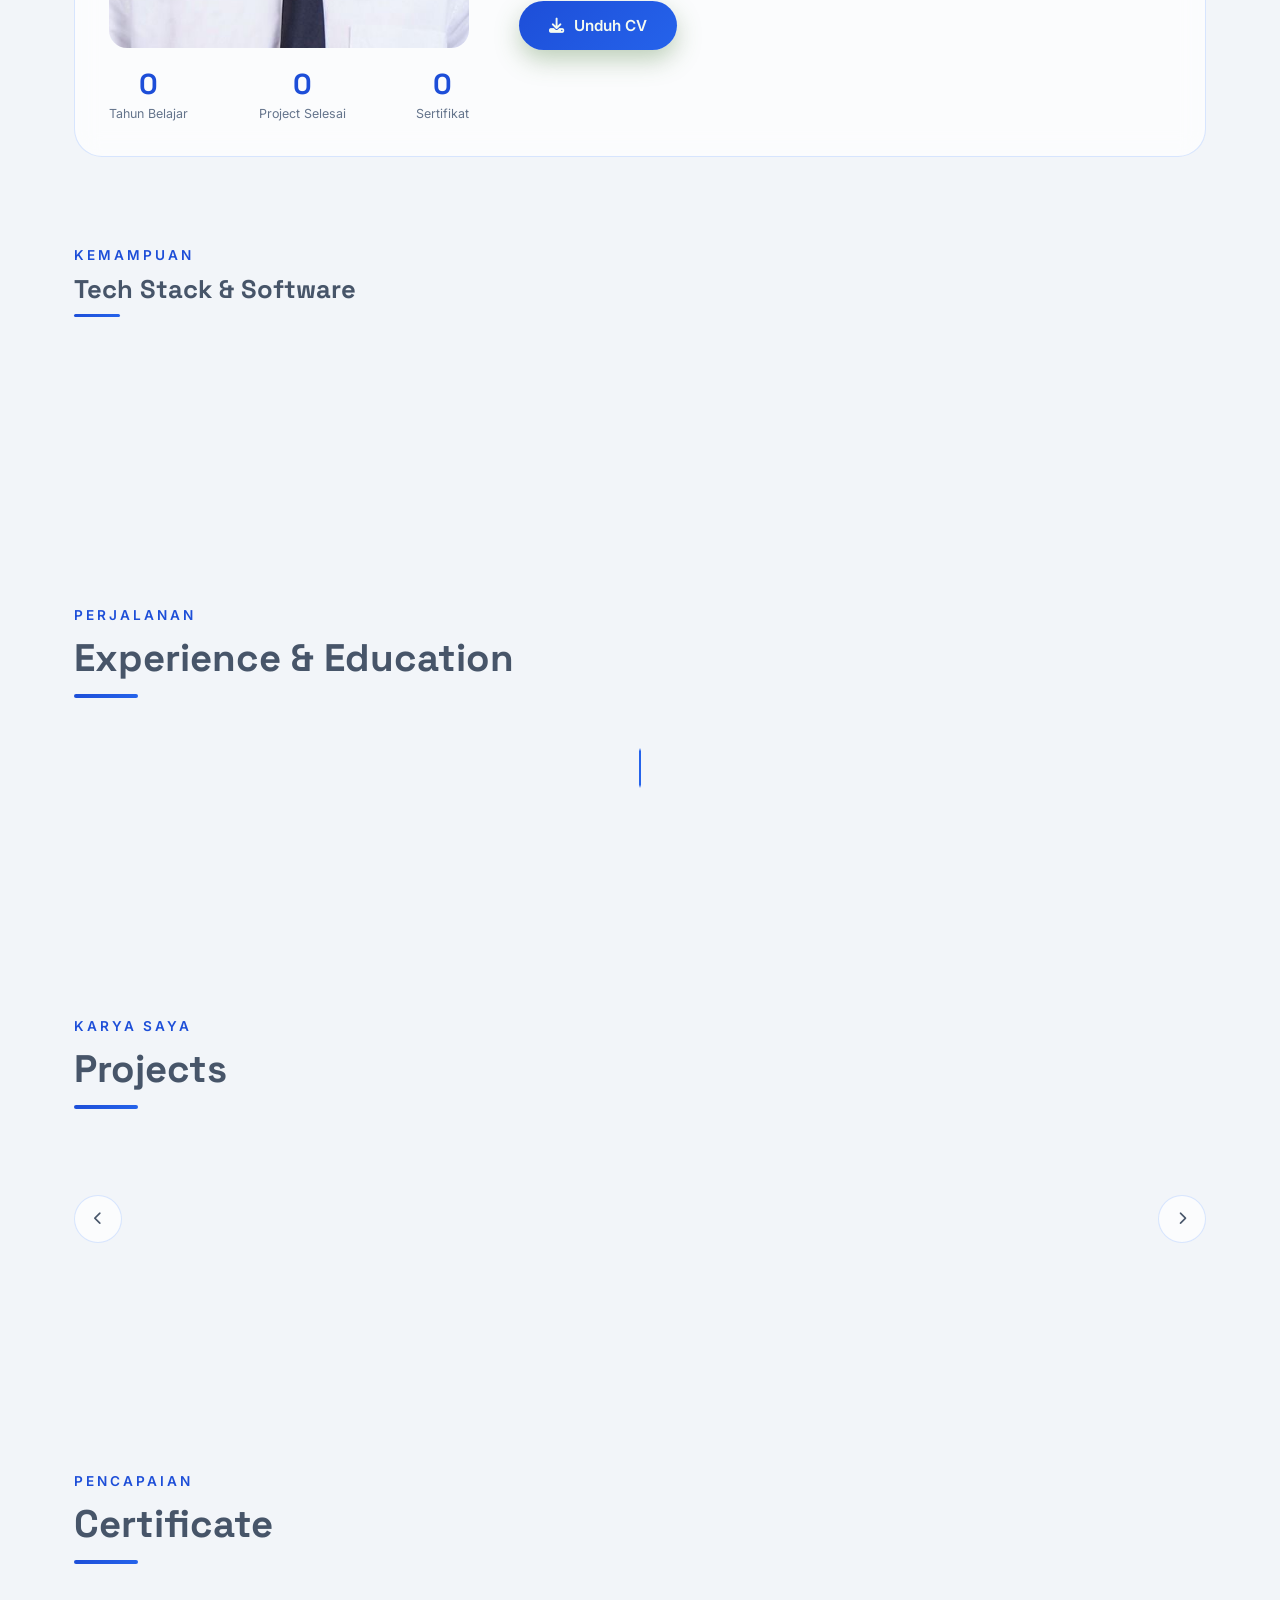
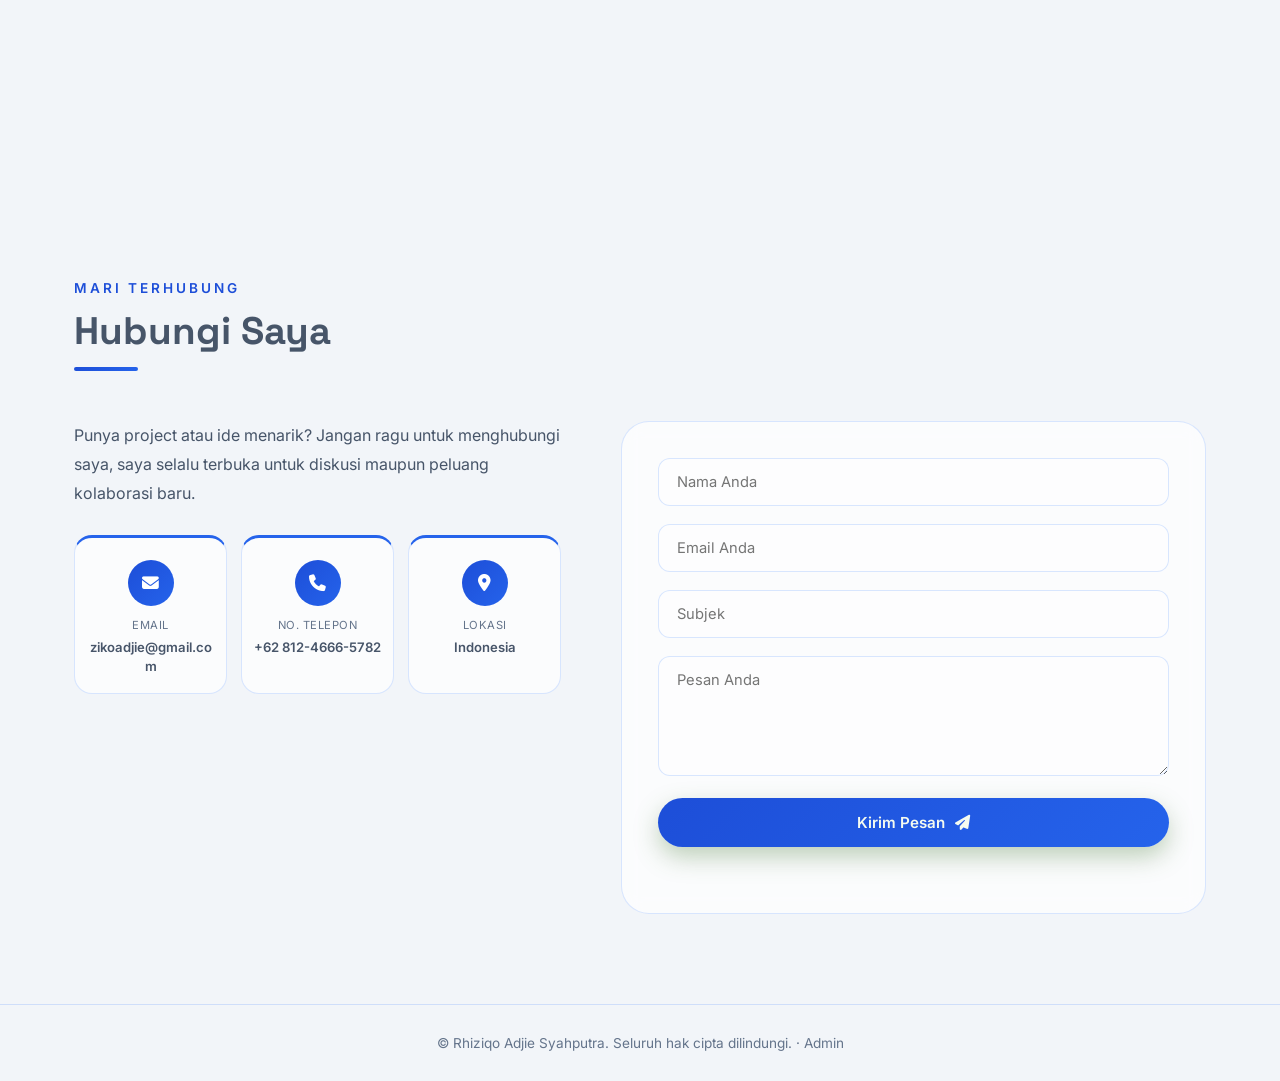
==== commit 38ed1852: "feat: implement interactive 3D lanyard Yu-Gi-Oh card and navy theme" ====
--- a/portfolio/index.html
+++ b/portfolio/index.html
@@ -22,6 +22,23 @@
 <body>
 
 <!-- ===== Animated background blobs ===== -->
+<!-- ===== PRELOADER SCREEN ===== -->
+<div class="site-preloader" id="sitePreloader">
+  <div class="preloader-inner">
+    <div class="preloader-badge">
+      <span class="badge-dot"></span>
+      <span class="badge-text">INITIALIZING SYSTEM</span>
+    </div>
+    <div class="preloader-counter">
+      <span id="preloaderNum">0</span><span class="preloader-pct">%</span>
+    </div>
+    <div class="preloader-bar">
+      <div class="preloader-bar-fill" id="preloaderBar"></div>
+    </div>
+    <p class="preloader-status"><span class="status-cursor">></span> <span id="preloaderStatus">Loading assets & shaders...</span></p>
+  </div>
+</div>
+
 <div class="bg-decor">
   <div class="blob blob-1"></div>
   <div class="blob blob-2"></div>
@@ -86,14 +103,44 @@
     </div>
 
     <div class="hero-photo-zone" data-aos="zoom-in" data-aos-delay="200">
-      <div class="hero-photo" id="heroPhoto">
-        <div class="photo-ring">
-          <img src="assets/img/profile.jpg" alt="Rhiziqo Adjie Syahputra" onerror="this.src='https://placehold.co/600x700/dfe9d5/3a4a2a?text=Foto+Profil'">
-        </div>
-        <div class="ring-glow"></div>
-        <div class="ring-particle p1"></div>
-        <div class="ring-particle p2"></div>
-        <div class="ring-particle p3"></div>
+      <div class="lanyard-rig" id="lanyardRig">
+        <!-- Tali lanyard ID card lebar biru-hitam dengan nama -->
+        <svg class="lanyard-rope-svg" id="lanyardRopeSvg" viewBox="0 0 1000 800" preserveAspectRatio="none" aria-hidden="true">
+          <defs>
+            <pattern id="ropePattern" width="60" height="260" patternUnits="userSpaceOnUse">
+              <image href="assets/img/lanyard-ribbon-navy.png" x="0" y="0" width="60" height="260" preserveAspectRatio="none"/>
+            </pattern>
+          </defs>
+          <path id="lanyardRopePath" d="" fill="none" stroke="url(#ropePattern)" stroke-width="58" stroke-linecap="square"/>
+          <path id="lanyardRopePathHighlight" d="" fill="none" stroke="rgba(56,189,248,0.25)" stroke-width="2"/>
+        </svg>
+
+        <!-- Klip pengait metal lanyard ID card -->
+        <div class="lanyard-metal-clip" id="lanyardClip">
+          <div class="lanyard-clip-body">
+            <div class="clip-loop"></div>
+            <div class="clip-rivet"></div>
+          </div>
+        </div>
+
+        <!-- Kartu 3D flip interaktif drag & pull -->
+        <div class="id-card-wrapper" id="idCardWrapper" role="button" tabindex="0" aria-label="ID Card Rhiziqo - Tarik ulur dan klik untuk balik">
+          <div class="id-card-inner">
+            <!-- Sisi Depan: Full Card Alfari style Rhiziqo -->
+            <div class="id-card-face id-card-front">
+              <img src="assets/img/card-front.webp" alt="Rhiziqo Adjie Syahputra Card Front" class="card-art-img">
+              <!-- Cahaya lampu halogen lembut mengikuti gerakan cursor -->
+              <div class="card-glare" id="cardGlareFront"></div>
+            </div>
+
+            <!-- Sisi Belakang: QR Code LinkedIn -->
+            <div class="id-card-face id-card-back">
+              <img src="assets/img/card-back.webp" alt="Rhiziqo Card Back" class="card-art-img">
+              <a href="https://linkedin.com/in/rhiziqoadjies" target="_blank" rel="noopener" class="card-direct-link" aria-label="Buka LinkedIn Rhiziqo"></a>
+              <div class="card-glare" id="cardGlareBack"></div>
+            </div>
+          </div>
+        </div>
       </div>
     </div>
 
--- a/portfolio/assets/css/style.css
+++ b/portfolio/assets/css/style.css
@@ -1,17 +1,17 @@
 :root{
-    --bg: #f4f3ec;
-    --bg-soft: #ece9de;
-    --text-main: #f7faf2;
-    --text-body: #55605a;
-    --text-muted: #83897f;
-    --accent: #35b07f;
-    --accent-2: #2c8562;
-    --accent-dark: #235f47;
-    --card-bg: rgba(255,255,255,0.62);
-    --card-border: rgba(255,255,255,0.8);
-    --glow: rgba(53,176,127,0.45);
-    --nav-bg: rgba(255,255,255,0.62);
-    --hero-heading: #26302a;     
+    --bg: #f2f5f9;
+    --bg-soft: #e5ebf4;
+    --text-main: #0c1424;
+    --text-body: #475569;
+    --text-muted: #64748b;
+    --accent: #3478ff;
+    --accent-2: #2563eb;
+    --accent-dark: #1d4ed8;
+    --card-bg: rgba(255,255,255,0.7);
+    --card-border: rgba(52,120,255,0.18);
+    --glow: rgba(52,120,255,0.35);
+    --nav-bg: rgba(255,255,255,0.7);
+    --hero-heading: #0f172a;     
   
     --font-display: 'Space Grotesk', sans-serif;
     --font-body: 'Inter', sans-serif;
@@ -23,16 +23,29 @@
   }
   
   [data-theme="dark"]{
-    --bg: #0e140a;
-    --bg-soft: #131c0c;
-    --text-main: #f3f7ee;
-    --text-body: #b9c4ad;
-    --text-muted: #7e8c72;
-    --accent: #6fe389;
-    --accent-2: #5fd17a;
-    --accent-dark: #2f4a26;
-    --card-bg: rgba(255,255,255,0.04);
-    --card-border: rgba(255,255,255,0.08);
+    --bg: #040812;
+    --bg-soft: #080f20;
+    --text-main: #f8fafc;
+    --text-body: #94a3b8;
+    --text-muted: #64748b;
+    --accent: #38bdf8;
+    --accent-2: #3478ff;
+    --accent-dark: #1d4ed8;
+    --card-bg: rgba(8,15,32,0.65);
+    --card-border: rgba(56,189,248,0.14);
+    --glow: rgba(52,120,255,0.45);
+    --nav-bg: rgba(4,8,18,0.72);
+    --hero-heading: #f8fafc;       
+  }
+  
+  @media (max-width:700px){
+    [data-theme="dark"]{
+      --bg: #03060e;
+      --bg-soft: #060b18;
+      --card-bg: rgba(8,15,32,0.6);
+    }
+    [data-theme="dark"] .blob{opacity:.22;}
+  }
     --glow: rgba(111,227,137,0.35);
     --nav-bg: rgba(20,28,14,0.6);
     --hero-heading: #f3f7ee;       
@@ -250,34 +263,198 @@
   [data-theme="dark"] .btn-outline:hover{color:var(--accent);}
   .btn.full{width:100%;justify-content:center;}
   
-  /* ---- foto hero: zona lebih besar agar "mendekat" terasa lebih cepat ---- */
-  .hero-photo-zone{padding:34px;flex-shrink:0;}
-  .hero-photo{position:relative;width:420px;height:420px;}
-  .photo-ring{
-    width:100%;height:100%;border-radius:50%;overflow:hidden;position:relative;z-index:2;
-    border:4px solid rgba(255,255,255,0.5);
-    transition:transform .5s cubic-bezier(.4,0,.2,1), filter .5s ease;
-  }
-  .photo-ring img{width:100%;height:100%;object-fit:cover;}
-  .hero-photo-zone:hover .photo-ring{
-    transform:scale(1.06);
-    filter:saturate(1.35) brightness(1.1);
-    box-shadow:0 0 50px var(--glow);
-  }
-  .ring-glow{
-    position:absolute;inset:-14px;border-radius:50%;z-index:1;
-    background:radial-gradient(circle, transparent 60%, var(--glow) 100%);
-    filter:blur(10px);animation:pulseGlow 4s ease-in-out infinite;
-    transition:opacity .5s, transform .5s;
-  }
-  .hero-photo-zone:hover .ring-glow{opacity:1;transform:scale(1.15);}
-  @keyframes pulseGlow{0%,100%{opacity:.6;transform:scale(1);}50%{opacity:1;transform:scale(1.03);}}
-  .ring-particle{position:absolute;border-radius:50%;background:var(--accent);opacity:.7;}
-  .p1{width:14px;height:14px;top:8%;right:4%;animation:orbit1 7s linear infinite;}
-  .p2{width:10px;height:10px;bottom:10%;left:0%;animation:orbit2 9s linear infinite;}
-  .p3{width:8px;height:8px;top:46%;right:-3%;animation:orbit1 11s linear infinite reverse;}
-  @keyframes orbit1{0%{transform:translate(0,0);}50%{transform:translate(14px,-18px);}100%{transform:translate(0,0);}}
-  @keyframes orbit2{0%{transform:translate(0,0);}50%{transform:translate(-12px,16px);}100%{transform:translate(0,0);}}
+  /* ---- PRELOADER SCREEN ---- */
+  .site-preloader{
+    position:fixed;inset:0;z-index:99999;
+    background:#080c0a;
+    display:flex;align-items:center;justify-content:center;
+    transition:opacity .6s cubic-bezier(.4,0,.2,1), visibility .6s;
+    overflow:hidden;
+  }
+  .site-preloader::before{
+    content:'';position:absolute;inset:0;
+    background:radial-gradient(circle at 50% 50%, rgba(52,120,255,0.22), transparent 60%);
+    pointer-events:none;
+  }
+  .site-preloader.fade-out{
+    opacity:0;visibility:hidden;pointer-events:none;
+  }
+  .preloader-inner{
+    position:relative;z-index:2;
+    display:flex;flex-direction:column;align-items:center;
+    max-width:380px;width:90%;
+    text-align:center;font-family:'Space Grotesk',sans-serif;
+  }
+  .preloader-badge{
+    display:inline-flex;align-items:center;gap:8px;
+    padding:6px 14px;border-radius:999px;
+    background:rgba(52,120,255,0.12);
+    border:1px solid rgba(56,189,248,0.3);
+    color:#60a5fa;font-size:0.75rem;letter-spacing:2px;font-weight:600;
+    margin-bottom:18px;
+  }
+  .badge-dot{
+    width:7px;height:7px;border-radius:50%;background:#38bdf8;
+    box-shadow:0 0 10px #38bdf8;animation:pulseDot 1.4s infinite ease-in-out;
+  }
+  @keyframes pulseDot{0%,100%{opacity:.4;transform:scale(.8);}50%{opacity:1;transform:scale(1.2);}}
+  .preloader-counter{
+    font-size:clamp(3.8rem,9vw,6rem);
+    font-weight:700;line-height:1;
+    color:#ffffff;letter-spacing:-2px;
+    margin-bottom:18px;
+    text-shadow:0 0 40px rgba(52,120,255,0.45);
+  }
+  .preloader-pct{
+    font-size:clamp(2rem,5vw,3rem);
+    color:var(--accent);margin-left:4px;font-weight:500;
+  }
+  .preloader-bar{
+    width:100%;height:4px;
+    background:rgba(255,255,255,0.08);border-radius:4px;
+    overflow:hidden;position:relative;
+    box-shadow:inset 0 1px 2px rgba(0,0,0,0.5);
+  }
+  .preloader-bar-fill{
+    width:0%;height:100%;
+    background:linear-gradient(90deg, #1e3a8a, var(--accent), #93c5fd);
+    border-radius:4px;
+    box-shadow:0 0 16px var(--accent);
+    transition:width .15s ease-out;
+  }
+  .preloader-status{
+    margin-top:16px;font-size:0.85rem;color:rgba(255,255,255,0.65);
+    font-family:'Inter',sans-serif;letter-spacing:0.5px;
+  }
+  .status-cursor{color:var(--accent);font-weight:700;margin-right:4px;}
+
+  /* ---- LANYARD RIG & 3D INTERACTIVE CARD (ALFARI STYLE) ---- */
+  .hero-photo-zone{
+    padding:0;flex-shrink:0;
+    perspective:1400px;
+    display:flex;justify-content:center;align-items:flex-start;
+    position:relative;
+    width:360px;height:500px;
+  }
+  .lanyard-rig{
+    position:relative;
+    width:100%;height:100%;
+    display:flex;flex-direction:column;align-items:center;
+    pointer-events:none;
+  }
+  .lanyard-rope-svg{
+    position:absolute;
+    top:-150px;left:0;
+    width:100%;height:310px;
+    pointer-events:none;
+    overflow:visible;
+    z-index:2;
+  }
+  .lanyard-metal-clip{
+    position:absolute;
+    top:108px;left:50%;
+    margin-left:-16px;
+    display:flex;flex-direction:column;align-items:center;
+    z-index:10;
+    pointer-events:none;
+    transform-origin:50% 0;
+  }
+  .lanyard-clip-body{
+    display:flex;flex-direction:column;align-items:center;
+  }
+  .clip-loop{
+    width:32px;height:12px;
+    background:linear-gradient(90deg, #182538 0%, #3a4d6b 50%, #182538 100%);
+    border-radius:3px;
+    border:1px solid #48658a;
+    box-shadow:0 2px 5px rgba(0,0,0,0.8);
+  }
+  .clip-rivet{
+    width:16px;height:18px;
+    background:radial-gradient(circle at 35% 35%, #94a3b8, #334155);
+    border-radius:3px 3px 6px 6px;
+    border:1.5px solid #64748b;
+    margin-top:-2px;
+    box-shadow:0 3px 6px rgba(0,0,0,0.6);
+  }
+
+  .id-card-wrapper{
+    position:absolute;
+    top:100px;left:50%;
+    margin-left:-145px;
+    width:290px;height:435px;
+    perspective:1400px;
+    cursor:grab;
+    user-select:none;
+    -webkit-user-select:none;
+    touch-action:none;
+    pointer-events:auto;
+    outline:none;
+    transform-origin:50% 0px;
+    transition:box-shadow .2s;
+    z-index:5;
+  }
+  .id-card-wrapper:active{
+    cursor:grabbing;
+  }
+  .id-card-inner{
+    width:100%;height:100%;
+    position:relative;
+    transform-style:preserve-3d;
+    transition:transform .65s cubic-bezier(.34,1.4,.64,1);
+    box-shadow:0 24px 60px rgba(0,0,0,0.45), 0 4px 16px rgba(0,0,0,0.25);
+    border-radius:18px;
+  }
+  .id-card-wrapper.flipped .id-card-inner{
+    transform:rotateY(180deg);
+  }
+
+  .id-card-face{
+    position:absolute;inset:0;
+    backface-visibility:hidden;
+    -webkit-backface-visibility:hidden;
+    border-radius:18px;
+    overflow:hidden;
+    background:#080d12;
+    border:1px solid rgba(255,255,255,0.12);
+  }
+  .card-art-img{
+    width:100%;height:100%;
+    object-fit:cover;
+    display:block;
+    pointer-events:none;
+  }
+
+  .id-card-front{
+    transform:rotateY(0deg);
+  }
+  .id-card-back{
+    transform:rotateY(180deg);
+  }
+  .card-direct-link{
+    position:absolute;
+    left:20px;right:20px;bottom:20px;
+    height:70px;
+    display:block;
+    border-radius:12px;
+    z-index:5;
+    cursor:pointer;
+  }
+
+  /* Efek silau/cahaya lampu lembut mengikuti gerakan kursor */
+  .card-glare{
+    position:absolute;inset:0;
+    pointer-events:none;
+    opacity:0;
+    mix-blend-mode:overlay;
+    background:radial-gradient(circle 240px at var(--gx, 50%) var(--gy, 50%), rgba(255,255,255,0.45) 0%, rgba(56,189,248,0.2) 35%, transparent 70%);
+    transition:opacity .3s ease;
+    z-index:6;
+    border-radius:inherit;
+  }
+  .id-card-wrapper:hover .card-glare{
+    opacity:1;
+  }
   
   .scroll-cue{
     position:absolute;bottom:30px;left:50%;transform:translateX(-50%);
